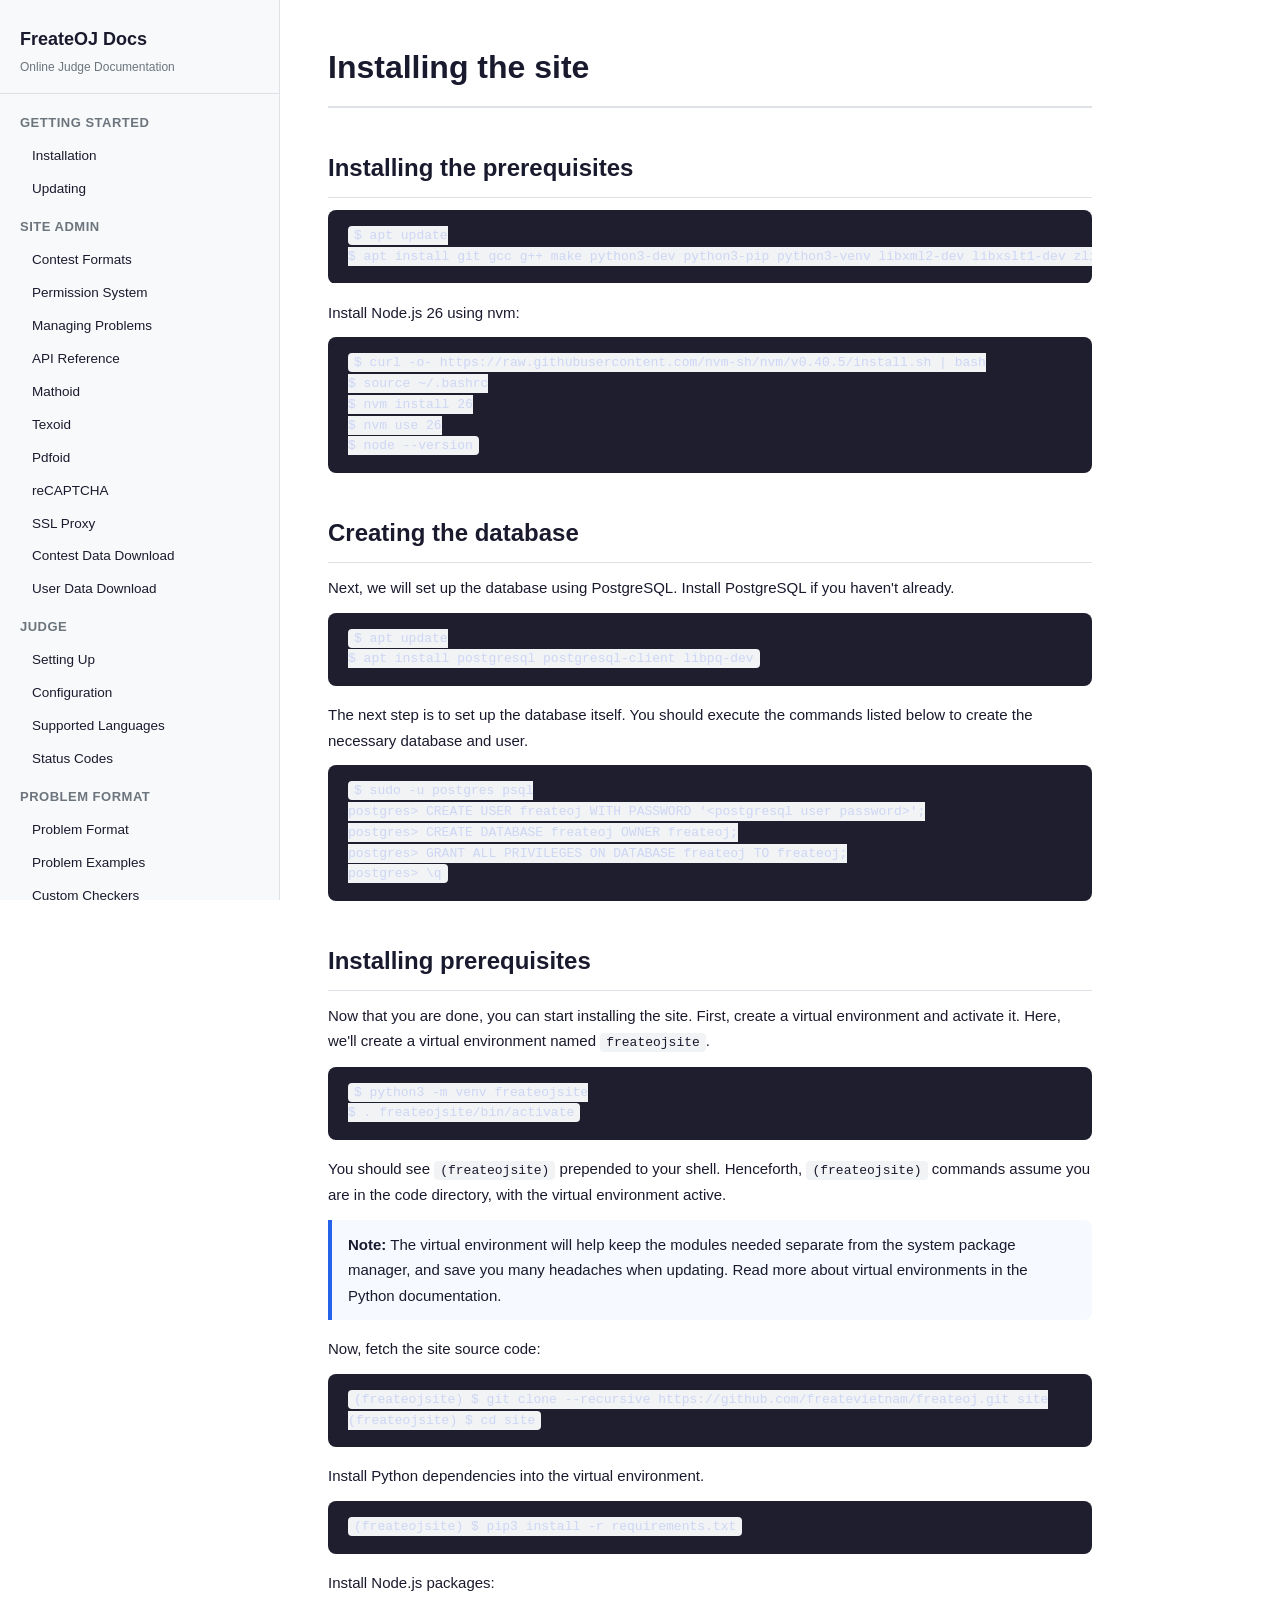
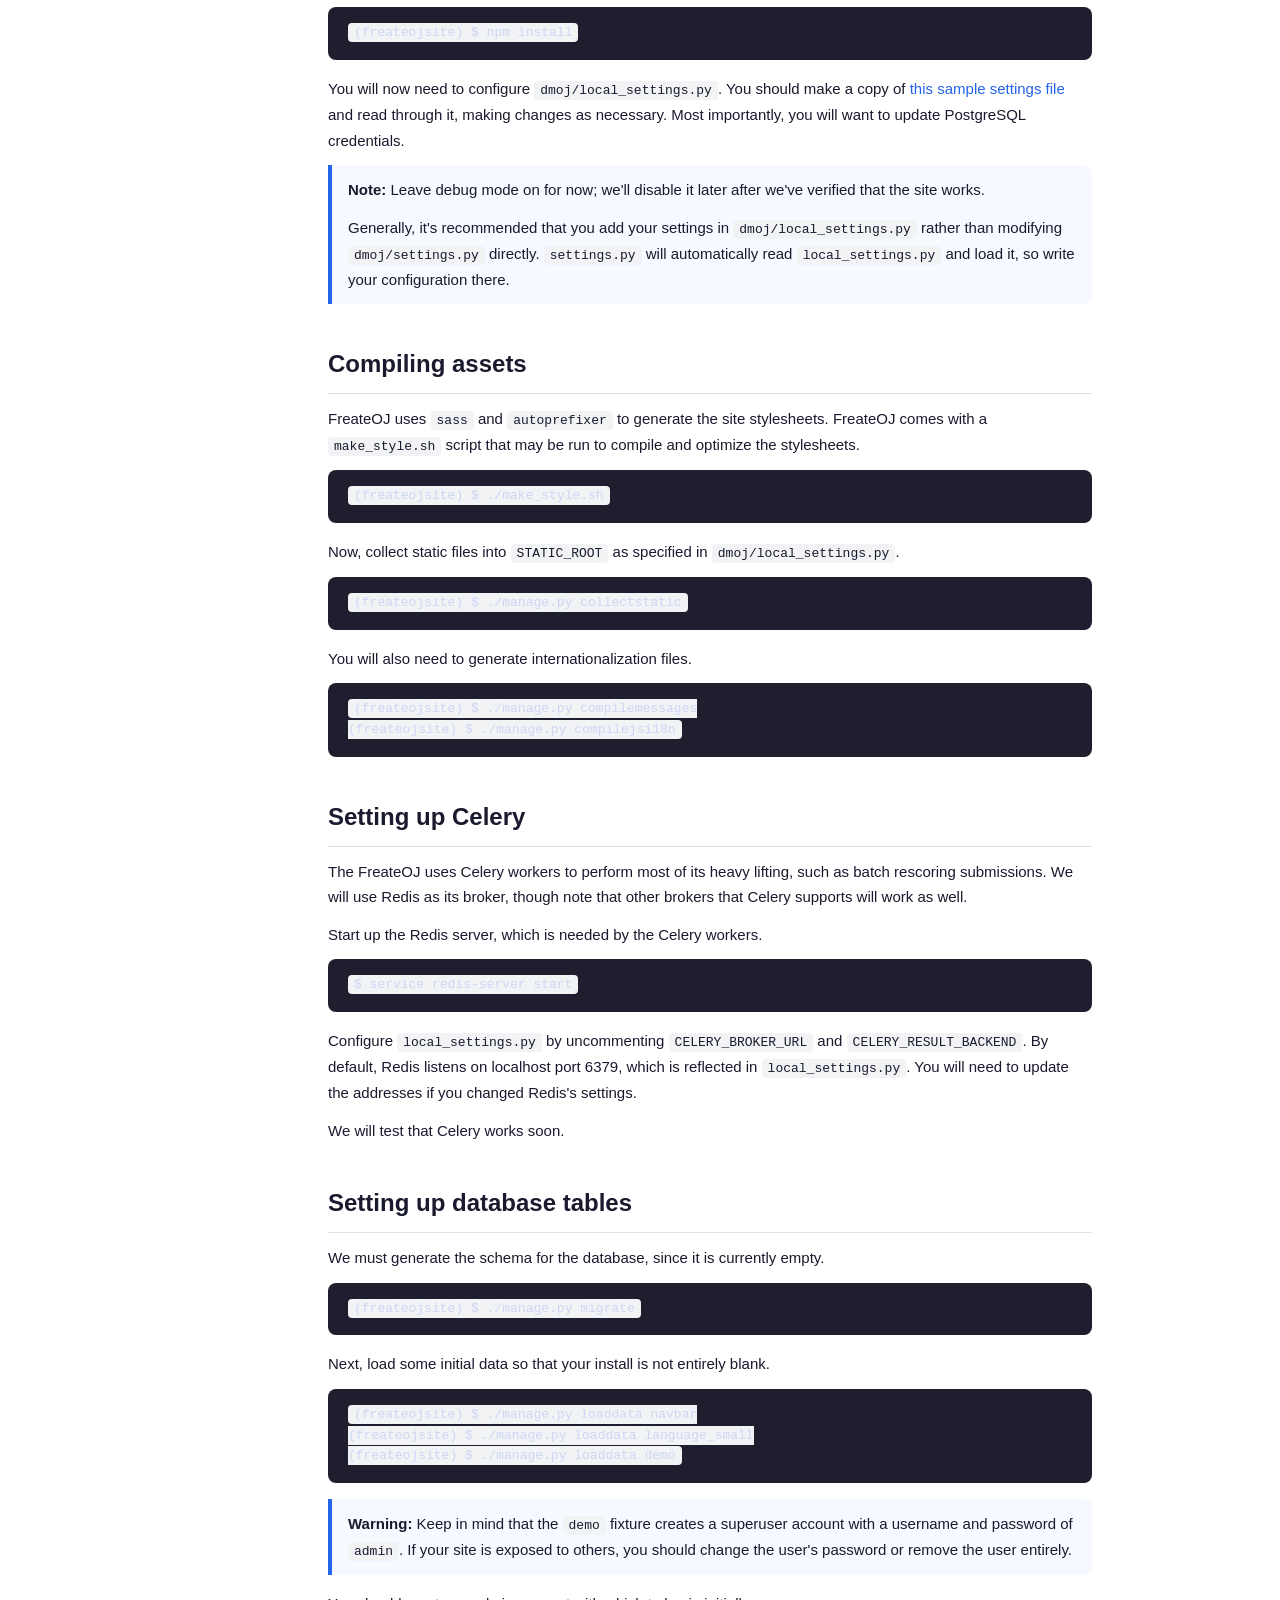
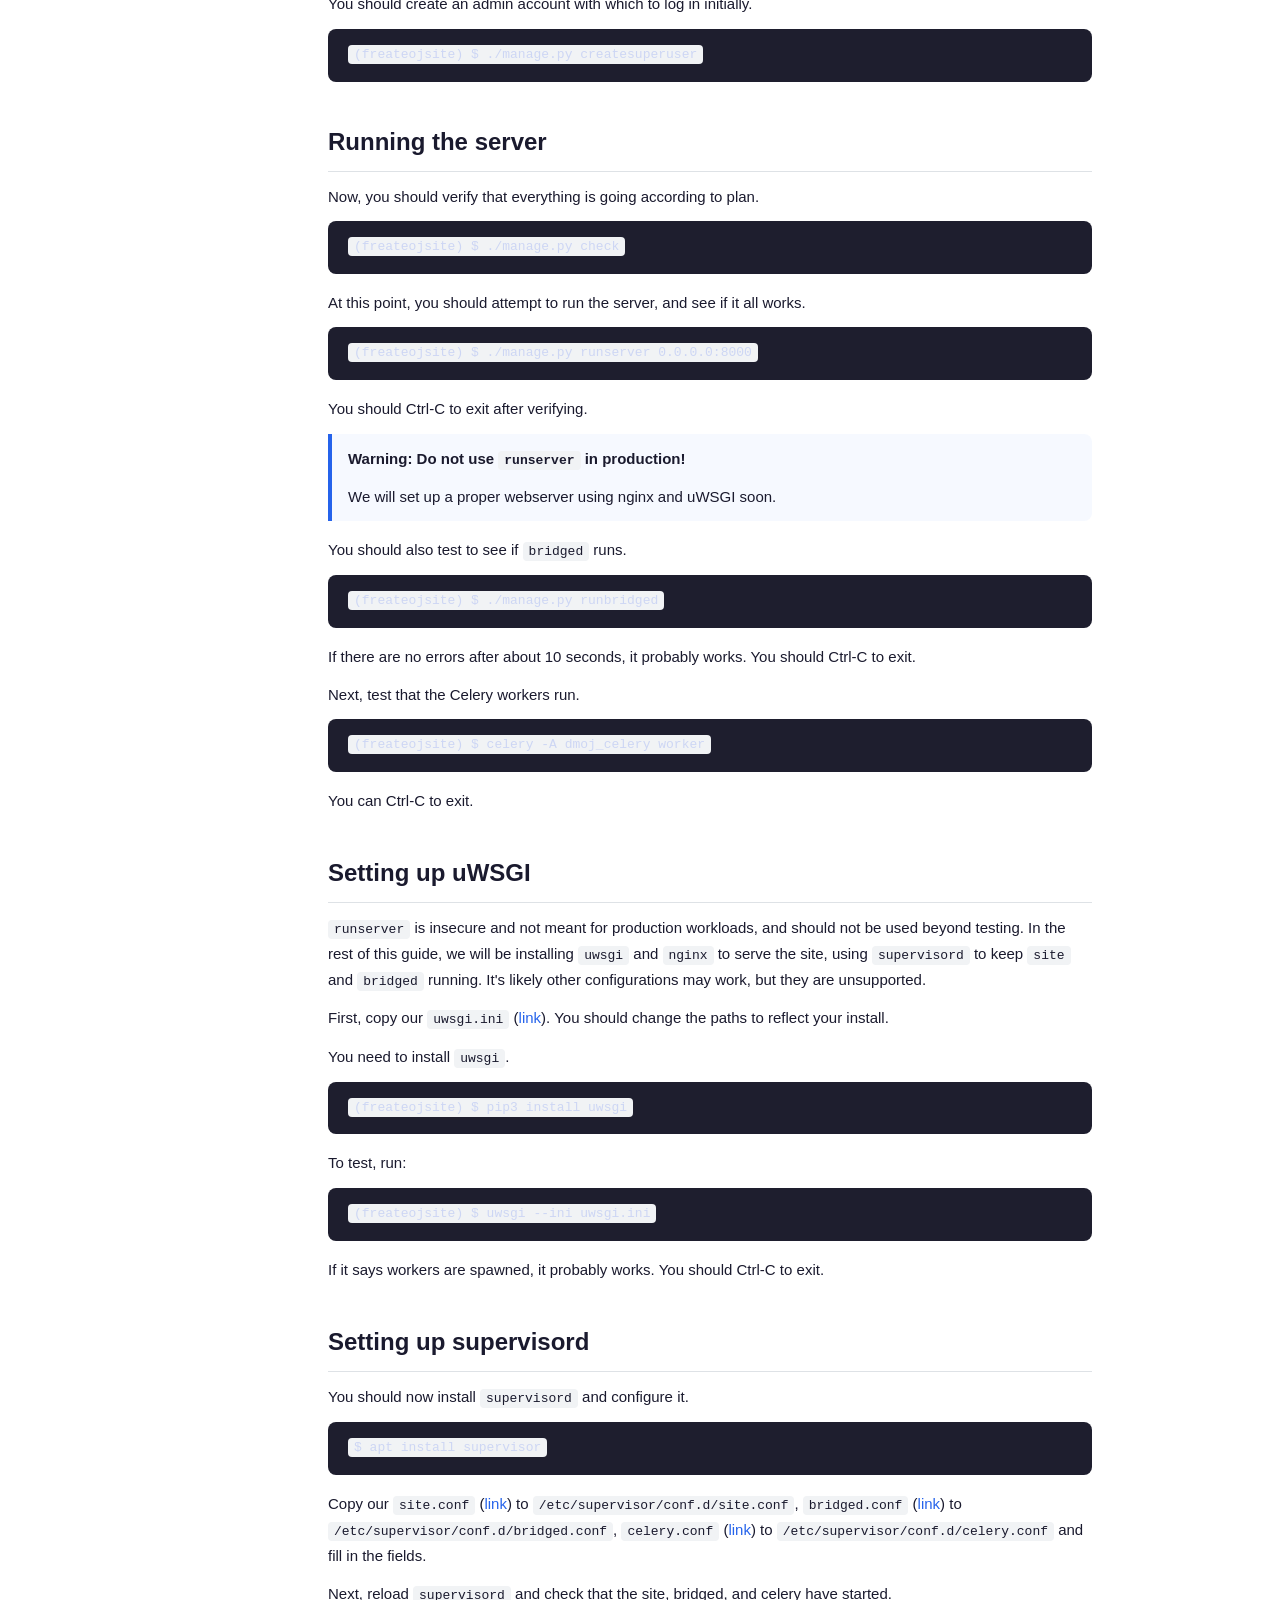
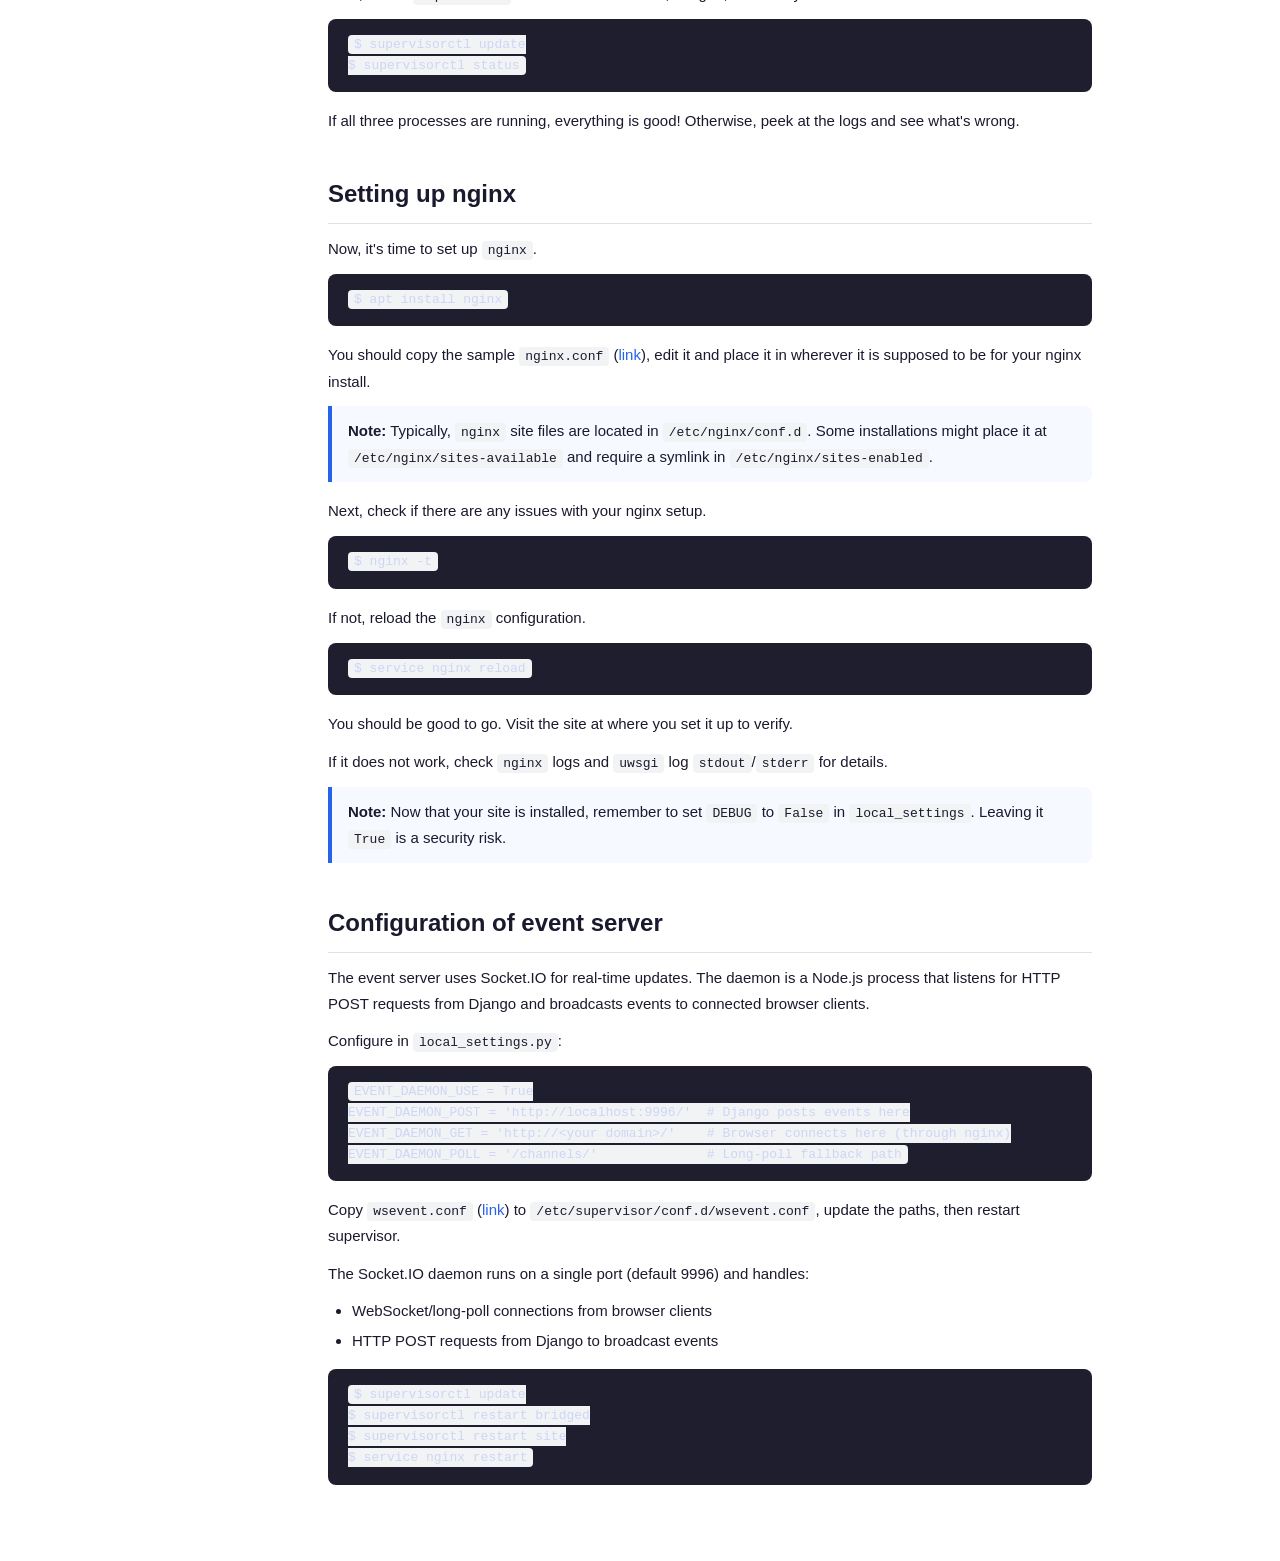
==== index.html @ dbfc80dc "Move site to root, remove unused files" ====
<!DOCTYPE html>
<html lang="en">
<head>
    <meta charset="UTF-8">
    <meta name="viewport" content="width=device-width, initial-scale=1.0">
    <title>FreateOJ Documentation</title>
    <link rel="stylesheet" href="css/docs.css">
</head>
<body>
    <button class="menu-toggle" onclick="document.querySelector('.sidebar').classList.toggle('open')">&#9776;</button>
    
    <aside class="sidebar">
        <div class="sidebar-header">
            <h2>FreateOJ Docs</h2>
            <p>Online Judge Documentation</p>
        </div>
        <nav>
            <ul>
                <li>
                    <a href="#">Getting Started</a>
                    <ul>
                        <li><a href="#installation">Installation</a></li>
                        <li><a href="#updating">Updating</a></li>
                    </ul>
                </li>
                <li>
                    <a href="#">Site Admin</a>
                    <ul>
                        <li><a href="#contest-formats">Contest Formats</a></li>
                        <li><a href="#permission-system">Permission System</a></li>
                        <li><a href="#managing-problems">Managing Problems</a></li>
                        <li><a href="#api">API Reference</a></li>
                        <li><a href="#mathoid">Mathoid</a></li>
                        <li><a href="#texoid">Texoid</a></li>
                        <li><a href="#pdfoid">Pdfoid</a></li>
                        <li><a href="#recaptcha">reCAPTCHA</a></li>
                        <li><a href="#ssl-proxy">SSL Proxy</a></li>
                        <li><a href="#contest-data-download">Contest Data Download</a></li>
                        <li><a href="#user-data-download">User Data Download</a></li>
                    </ul>
                </li>
                <li>
                    <a href="#">Judge</a>
                    <ul>
                        <li><a href="#judge-setup">Setting Up</a></li>
                        <li><a href="#judge-config">Configuration</a></li>
                        <li><a href="#supported-languages">Supported Languages</a></li>
                        <li><a href="#status-codes">Status Codes</a></li>
                    </ul>
                </li>
                <li>
                    <a href="#">Problem Format</a>
                    <ul>
                        <li><a href="#problem-format">Problem Format</a></li>
                        <li><a href="#problem-examples">Problem Examples</a></li>
                        <li><a href="#custom-checkers">Custom Checkers</a></li>
                        <li><a href="#custom-graders">Custom Graders</a></li>
                        <li><a href="#generators">Generators</a></li>
                    </ul>
                </li>
                <li>
                    <a href="#">Reference</a>
                    <ul>
                        <li><a href="#math-syntax">Math Syntax</a></li>
                        <li><a href="#license">License</a></li>
                    </ul>
                </li>
            </ul>
        </nav>
    </aside>
    
    <main class="main">

        <div class="doc-section active" id="installation">
            <h1>Installing the site</h1>
            <h2>Installing the prerequisites</h2>
<pre><code class="language-shell-session">$ apt update
$ apt install git gcc g++ make python3-dev python3-pip python3-venv libxml2-dev libxslt1-dev zlib1g-dev gettext curl redis-server pkg-config libpq-dev
</code></pre>
            <p>Install Node.js 26 using nvm:</p>
<pre><code class="language-shell-session">$ curl -o- https://raw.githubusercontent.com/nvm-sh/nvm/v0.40.5/install.sh | bash
$ source ~/.bashrc
$ nvm install 26
$ nvm use 26
$ node --version
</code></pre>
            <h2>Creating the database</h2>
            <p>Next, we will set up the database using PostgreSQL. Install PostgreSQL if you haven't already.</p>
<pre><code class="language-shell-session">$ apt update
$ apt install postgresql postgresql-client libpq-dev
</code></pre>
            <p>The next step is to set up the database itself. You should execute the commands listed below to create the necessary database and user.</p>
<pre><code class="language-shell-session">$ sudo -u postgres psql
postgres> CREATE USER freateoj WITH PASSWORD '&lt;postgresql user password&gt;';
postgres> CREATE DATABASE freateoj OWNER freateoj;
postgres> GRANT ALL PRIVILEGES ON DATABASE freateoj TO freateoj;
postgres> \q
</code></pre>
            <h2>Installing prerequisites</h2>
            <p>Now that you are done, you can start installing the site. First, create a virtual environment and activate it. Here, we'll create a virtual environment named <code>freateojsite</code>.</p>
<pre><code class="language-shell-session">$ python3 -m venv freateojsite
$ . freateojsite/bin/activate
</code></pre>
            <p>You should see <code>(freateojsite)</code> prepended to your shell. Henceforth, <code>(freateojsite)</code> commands assume you are in the code directory, with the virtual environment active.</p>
            <blockquote><p><strong>Note:</strong> The virtual environment will help keep the modules needed separate from the system package manager, and save you many headaches when updating. Read more about virtual environments in the Python documentation.</p></blockquote>
            <p>Now, fetch the site source code:</p>
<pre><code class="language-shell-session">(freateojsite) $ git clone --recursive https://github.com/freatevietnam/freateoj.git site
(freateojsite) $ cd site
</code></pre>
            <p>Install Python dependencies into the virtual environment.</p>
<pre><code class="language-shell-session">(freateojsite) $ pip3 install -r requirements.txt
</code></pre>
            <p>Install Node.js packages:</p>
<pre><code class="language-shell-session">(freateojsite) $ npm install
</code></pre>
            <p>You will now need to configure <code>dmoj/local_settings.py</code>. You should make a copy of <a href="sample_files/local_settings.py">this sample settings file</a> and read through it, making changes as necessary. Most importantly, you will want to update PostgreSQL credentials.</p>
            <blockquote><p><strong>Note:</strong> Leave debug mode on for now; we'll disable it later after we've verified that the site works.</p>
            <p>Generally, it's recommended that you add your settings in <code>dmoj/local_settings.py</code> rather than modifying <code>dmoj/settings.py</code> directly. <code>settings.py</code> will automatically read <code>local_settings.py</code> and load it, so write your configuration there.</p></blockquote>
            <h2>Compiling assets</h2>
            <p>FreateOJ uses <code>sass</code> and <code>autoprefixer</code> to generate the site stylesheets. FreateOJ comes with a <code>make_style.sh</code> script that may be run to compile and optimize the stylesheets.</p>
<pre><code class="language-shell-session">(freateojsite) $ ./make_style.sh
</code></pre>
            <p>Now, collect static files into <code>STATIC_ROOT</code> as specified in <code>dmoj/local_settings.py</code>.</p>
<pre><code class="language-shell-session">(freateojsite) $ ./manage.py collectstatic
</code></pre>
            <p>You will also need to generate internationalization files.</p>
<pre><code class="language-shell-session">(freateojsite) $ ./manage.py compilemessages
(freateojsite) $ ./manage.py compilejsi18n
</code></pre>
            <h2>Setting up Celery</h2>
            <p>The FreateOJ uses Celery workers to perform most of its heavy lifting, such as batch rescoring submissions. We will use Redis as its broker, though note that other brokers that Celery supports will work as well.</p>
            <p>Start up the Redis server, which is needed by the Celery workers.</p>
<pre><code class="language-shell-session">$ service redis-server start
</code></pre>
            <p>Configure <code>local_settings.py</code> by uncommenting <code>CELERY_BROKER_URL</code> and <code>CELERY_RESULT_BACKEND</code>. By default, Redis listens on localhost port 6379, which is reflected in <code>local_settings.py</code>. You will need to update the addresses if you changed Redis's settings.</p>
            <p>We will test that Celery works soon.</p>
            <h2>Setting up database tables</h2>
            <p>We must generate the schema for the database, since it is currently empty.</p>
<pre><code class="language-shell-session">(freateojsite) $ ./manage.py migrate
</code></pre>
            <p>Next, load some initial data so that your install is not entirely blank.</p>
<pre><code class="language-shell-session">(freateojsite) $ ./manage.py loaddata navbar
(freateojsite) $ ./manage.py loaddata language_small
(freateojsite) $ ./manage.py loaddata demo
</code></pre>
            <blockquote><p><strong>Warning:</strong> Keep in mind that the <code>demo</code> fixture creates a superuser account with a username and password of <code>admin</code>. If your site is exposed to others, you should change the user's password or remove the user entirely.</p></blockquote>
            <p>You should create an admin account with which to log in initially.</p>
<pre><code class="language-shell-session">(freateojsite) $ ./manage.py createsuperuser
</code></pre>
            <h2>Running the server</h2>
            <p>Now, you should verify that everything is going according to plan.</p>
<pre><code class="language-shell-session">(freateojsite) $ ./manage.py check
</code></pre>
            <p>At this point, you should attempt to run the server, and see if it all works.</p>
<pre><code class="language-shell-session">(freateojsite) $ ./manage.py runserver 0.0.0.0:8000
</code></pre>
            <p>You should Ctrl-C to exit after verifying.</p>
            <blockquote><p><strong>Warning:</strong> <strong>Do not use <code>runserver</code> in production!</strong></p>
            <p>We will set up a proper webserver using nginx and uWSGI soon.</p></blockquote>
            <p>You should also test to see if <code>bridged</code> runs.</p>
<pre><code class="language-shell-session">(freateojsite) $ ./manage.py runbridged
</code></pre>
            <p>If there are no errors after about 10 seconds, it probably works. You should Ctrl-C to exit.</p>
            <p>Next, test that the Celery workers run.</p>
<pre><code class="language-shell-session">(freateojsite) $ celery -A dmoj_celery worker
</code></pre>
            <p>You can Ctrl-C to exit.</p>
            <h2>Setting up uWSGI</h2>
            <p><code>runserver</code> is insecure and not meant for production workloads, and should not be used beyond testing. In the rest of this guide, we will be installing <code>uwsgi</code> and <code>nginx</code> to serve the site, using <code>supervisord</code> to keep <code>site</code> and <code>bridged</code> running. It's likely other configurations may work, but they are unsupported.</p>
            <p>First, copy our <code>uwsgi.ini</code> (<a href="sample_files/uwsgi.ini">link</a>). You should change the paths to reflect your install.</p>
            <p>You need to install <code>uwsgi</code>.</p>
<pre><code class="language-shell-session">(freateojsite) $ pip3 install uwsgi
</code></pre>
            <p>To test, run:</p>
<pre><code class="language-shell-session">(freateojsite) $ uwsgi --ini uwsgi.ini
</code></pre>
            <p>If it says workers are spawned, it probably works. You should Ctrl-C to exit.</p>
            <h2>Setting up supervisord</h2>
            <p>You should now install <code>supervisord</code> and configure it.</p>
<pre><code class="language-shell-session">$ apt install supervisor
</code></pre>
            <p>Copy our <code>site.conf</code> (<a href="sample_files/site.conf">link</a>) to <code>/etc/supervisor/conf.d/site.conf</code>, <code>bridged.conf</code> (<a href="sample_files/bridged.conf">link</a>) to <code>/etc/supervisor/conf.d/bridged.conf</code>, <code>celery.conf</code> (<a href="sample_files/celery.conf">link</a>) to <code>/etc/supervisor/conf.d/celery.conf</code> and fill in the fields.</p>
            <p>Next, reload <code>supervisord</code> and check that the site, bridged, and celery have started.</p>
<pre><code class="language-shell-session">$ supervisorctl update
$ supervisorctl status
</code></pre>
            <p>If all three processes are running, everything is good! Otherwise, peek at the logs and see what's wrong.</p>
            <h2>Setting up nginx</h2>
            <p>Now, it's time to set up <code>nginx</code>.</p>
<pre><code class="language-shell-session">$ apt install nginx
</code></pre>
            <p>You should copy the sample <code>nginx.conf</code> (<a href="sample_files/nginx.conf">link</a>), edit it and place it in wherever it is supposed to be for your nginx install.</p>
            <blockquote><p><strong>Note:</strong> Typically, <code>nginx</code> site files are located in <code>/etc/nginx/conf.d</code>. Some installations might place it at <code>/etc/nginx/sites-available</code> and require a symlink in <code>/etc/nginx/sites-enabled</code>.</p></blockquote>
            <p>Next, check if there are any issues with your nginx setup.</p>
<pre><code class="language-shell-session">$ nginx -t
</code></pre>
            <p>If not, reload the <code>nginx</code> configuration.</p>
<pre><code class="language-shell-session">$ service nginx reload
</code></pre>
            <p>You should be good to go. Visit the site at where you set it up to verify.</p>
            <p>If it does not work, check <code>nginx</code> logs and <code>uwsgi</code> log <code>stdout</code>/<code>stderr</code> for details.</p>
            <blockquote><p><strong>Note:</strong> Now that your site is installed, remember to set <code>DEBUG</code> to <code>False</code> in <code>local_settings</code>. Leaving it <code>True</code> is a security risk.</p></blockquote>
            <h2>Configuration of event server</h2>
            <p>The event server uses Socket.IO for real-time updates. The daemon is a Node.js process that listens for HTTP POST requests from Django and broadcasts events to connected browser clients.</p>
            <p>Configure in <code>local_settings.py</code>:</p>
<pre><code class="language-python">EVENT_DAEMON_USE = True
EVENT_DAEMON_POST = 'http://localhost:9996/'  # Django posts events here
EVENT_DAEMON_GET = 'http://&lt;your domain&gt;/'    # Browser connects here (through nginx)
EVENT_DAEMON_POLL = '/channels/'              # Long-poll fallback path
</code></pre>
            <p>Copy <code>wsevent.conf</code> (<a href="sample_files/wsevent.conf">link</a>) to <code>/etc/supervisor/conf.d/wsevent.conf</code>, update the paths, then restart supervisor.</p>
            <p>The Socket.IO daemon runs on a single port (default 9996) and handles:</p>
            <ul>
                <li>WebSocket/long-poll connections from browser clients</li>
                <li>HTTP POST requests from Django to broadcast events</li>
            </ul>
<pre><code class="language-shell-session">$ supervisorctl update
$ supervisorctl restart bridged
$ supervisorctl restart site
$ service nginx restart
</code></pre>
        </div>

        <div class="doc-section" id="updating">
            <h1>Updating the site</h1>
            <p>The FreateOJ is under active development, so occasionally you may wish to update. This is a fairly simple process.</p>
            <blockquote><p><strong>Warning:</strong> The FreateOJ development team makes no commitment to backwards compatibility. It's possible that an update migration might add, change, or delete data from your install. Always back up before attempting an update.</p>
            <p>If in doubt, feel free to contact us on Discord.</p></blockquote>
            <p>First, switch to the site virtual environment, and pull the latest changes.</p>
<pre><code class="language-shell-session">(freateojsite) $ git pull origin master
</code></pre>
            <p>Dependencies may have changed since the last time you updated, so install any missing ones now.</p>
<pre><code class="language-shell-session">(freateojsite) $ pip3 install -r requirements.txt
</code></pre>
            <p>The database schema might also have changed, so update it.</p>
<pre><code class="language-shell-session">(freateojsite) $ ./manage.py migrate
(freateojsite) $ ./manage.py check
</code></pre>
            <p>Finally, update any static files that may have changed.</p>
<pre><code class="language-shell-session">(freateojsite) $ ./make_style.sh
(freateojsite) $ ./manage.py collectstatic
(freateojsite) $ ./manage.py compilemessages
(freateojsite) $ ./manage.py compilejsi18n
</code></pre>
            <p>That's it! You may wish to condense the above steps into a script you can run at a later time.</p>
        </div>

        <div class="doc-section" id="contest-formats">
            <h1>Contest formats</h1>
            <p>The FreateOJ ships with 6 contest formats by default: Default, IOI, Codechef IOI Ranklist (henceforth shortened to simply Legacy IOI), ECOO, AtCoder, and ICPC.</p>
            <h2>Default</h2>
            <p>The <code>Default</code> contest format is what all contests ran on pre-April 23, 2019.</p>
            <p>The score is the sum of the highest-scoring submission on each problem, and ties are broken by adding the time of the last submission to each problem with a non-zero maximum score.</p>
            <p>Note that <em>any</em> submission will increase time penalty, not just score-changing submissions.</p>
            <p>There are no additional options that can be configured for this contest format.</p>
            <h2>IOI</h2>
            <p>The <code>IOI</code> contest format emulates the scoring used by IOI.</p>
            <p>The score is equal to the sum of the final score on each problem, where the final score for a problem is the maximum score for each subtask across all submissions, and by default, ties are not broken. For example, consider a contestant that makes two submissions on a task with two subtasks. The first gets 30 points on the first subtask and 10 points on the second subtask. The second gets 0 points on the first subtask and 40 points on the second subtask. The final score for this problem will be 70.</p>
            <p>The <code>cumtime</code> option can be set to <code>true</code> within the JSON configuration. This will break ties by summing the submission times of the first submissions that pass each subtask.</p>
            <h2>Legacy IOI</h2>
            <p>The <code>Legacy IOI</code> contest format emulates the scoring used by Codechef's IOI Ranklist.</p>
            <p>The score is equal to the sum of the highest-scoring submission on each problem, and by default, ties are not broken.</p>
            <p>The <code>cumtime</code> option can be set to <code>true</code> within the JSON configuration. This will break ties by summing the submission times of the most recent total score-changing submissions.</p>
            <h2>ECOO</h2>
            <p>The <code>ECOO</code> contest format is based on the scoring system used by the ECOO contest.</p>
            <p>The score is equal to the sum of scores of the last submission to each problem. By default, ties are not broken, however, setting <code>cumtime</code> to <code>true</code> will sum the times of the last submission to each problem, and use that for tiebreaking.</p>
            <p>The <code>first_ac_bonus</code> field, as suggested by the name, will add the specified number of points to a problem's score if it is solved on the first attempt, excluding compile errors and internal errors. This field defaults to 10.</p>
            <p>The <code>time_bonus</code> field awards a bonus for solving problems faster. The field is in minutes, and for each such interval of time before the contest ends, any submission with a non-zero score will have a bonus point added. This field defaults to 5. Note that specifying 0 will disable this bonus.</p>
            <p>For example, say a submission with a score of 50/100 is submitted 23 minutes before the contest ends. &lfloor;23/5&rfloor; = 4, so 4 bonus points are awarded, giving a total score of 50 + 4 = 54 for that problem.</p>
            <h2>AtCoder</h2>
            <p>The <code>AtCoder</code> contest format is based on the contest format used by AtCoder.</p>
            <p>The score is equal to the sum of the highest-scoring submission on each problem, and ties are broken based on the time of the last score-changing submission plus the penalty.</p>
            <p>The penalty is specified by the <code>penalty</code> field, and defaults to 5 minutes. The penalty is equal to the total number of incorrect submissions prior to the highest-scoring submission on each solved problem, multiplied by the specified value, in minutes, and is added to the cumulative time.</p>
            <h2>ICPC</h2>
            <p>The <code>ICPC</code> contest format is based on the contest format used by the ICPC.</p>
            <p>The score is equal to the number of problems solved, and ties are broken firstly based on the sum of the elapsed time that a correct submission was submitted to each problem plus the penalty, and secondly based on the time of the last score-changing submission.</p>
            <p>The penalty is specified by the <code>penalty</code> field, and defaults to 20 minutes. The penalty is equal to the number of incorrect submissions prior to the first correct submission, multiplied by the specified value, in minutes, and is added to the cumulative time. Note that the time penalty is applied to all problems with a non-zero score (this format will not automatically disable partial points).</p>
        </div>

        <div class="doc-section" id="permission-system">
            <h1>Permission system</h1>
            <p>The FreateOJ's permission system is very extensive and allows fine-tuning a user's permissions. Here, we will document which permissions are required to perform certain tasks on the site. Any undocumented models means that they follow Django's default permission system of (<code>can_add_&lt;model&gt;</code>, <code>can_change_&lt;model&gt;</code>, <code>can_delete_&lt;model&gt;</code>, and <code>can_view_&lt;model&gt;</code>).</p>
            <h2>Blog posts</h2>
            <p>Blog posts follow Django's default permission system.</p>
            <h4><code>edit_all_post</code> (Edit all posts)</h4>
            <p><strong>Prerequisite permissions</strong>: <code>change_blogpost</code></p>
            <p>The user can edit all blog posts on the admin site.</p>
            <h2>Comments</h2>
            <p>Comments and comment locks follow Django's default permission system.</p>
            <h4><code>override_comment_lock</code> (Override comment lock)</h4>
            <p>The user can post comments on pages which are comment locked.</p>
            <h2>Contests</h2>
            <p>Contest participations, contest problems, contest submissions, and contest tags follow Django's default permission system.</p>
            <h4><code>see_private_contest</code> (See private contests)</h4>
            <p>The user can see all contests without explicitly set as organizer. The user will also be able to see hidden scoreboards. However, they will <em>not</em> be able to edit contests on the admin site.</p>
            <h4><code>edit_own_contest</code> (Edit own contests)</h4>
            <p>The user can edit contests on the admin site, but only if they are explicitly set as organizer.</p>
            <h4><code>edit_all_contest</code> (Edit all contests)</h4>
            <p><strong>Prerequisite permissions: <code>edit_own_contest</code></strong></p>
            <p><strong>Superseded permissions: <code>see_private_contest</code></strong></p>
            <p>The user can see and edit all contests on the admin site without explicitly set as organizer.</p>
            <h4><code>clone_contest</code> (Clone contest)</h4>
            <p>The user can clone contests that they can edit on the admin site.</p>
            <h4><code>moss_contest</code> (MOSS contest)</h4>
            <p>The user can run MOSS on contests that they can edit on the admin site.</p>
            <h4><code>contest_rating</code> (Rate contests)</h4>
            <p>The user can edit rating-related fields on the contest admin page, and rate the contest.</p>
            <h4><code>contest_access_code</code> (Contest access codes)</h4>
            <p>The user can edit the <code>access_code</code> field on the contest admin page.</p>
            <h4><code>create_private_contest</code> (Create private contests)</h4>
            <p>The user can create organization-private and user-private contests. The user can also edit the <code>is_visible</code> field on the contest admin page as long as the contest is organization-private or user-private.</p>
            <h4><code>change_contest_visibility</code> (Change contest visibility)</h4>
            <p>The user can edit the <code>is_visible</code> field on the contest admin page.</p>
            <h4><code>contest_problem_label</code> (Edit contest problem label script)</h4>
            <p>The user can edit the contest problem label script on the contest admin page. The contest problem label script is a LUA script for customizing the header for each problem on the scoreboard.</p>
            <h4><code>lock_contest</code> (Change lock status of contest)</h4>
            <p>The user will be able to lock and unlock submissions from a contest. Note that this permission does not require the <code>lock_submission</code> permission. See the <code>lock_submission</code> permission for more details on what locking a submission entails.</p>
            <h2>Organizations</h2>
            <p>Organizations follow Django's default permission system.</p>
            <h4><code>organization_admin</code> (Administer organizations)</h4>
            <p>The user can edit <code>registrant</code>, <code>admins</code>, <code>is_open</code>, <code>slots</code> fields on the admin site.</p>
            <h4><code>edit_all_organization</code> (Edit all organizations)</h4>
            <p><strong>Prerequisite permissions: <code>change_organization</code></strong></p>
            <p>The user can edit all organizations.</p>
            <h2>Problems</h2>
            <h4><code>see_organization_problem</code> (See organization-private problems)</h4>
            <p>The user can see organization-private (but public) problems.</p>
            <h4><code>see_private_problem</code> (See hidden problems)</h4>
            <p><strong>Superseded permissions: <code>see_organization_problem</code></strong></p>
            <p>The user can see all problems. However, they will <em>not</em> be able to edit problems on the admin site or view submission source code.</p>
            <h4><code>edit_own_problem</code> (Edit own problems)</h4>
            <p>The user can edit problems on the admin site, but only if they are explicitly set as author or curator. They will also be able to view submission source code for these problems.</p>
            <h4><code>edit_public_problem</code> (Edit public problems)</h4>
            <p><strong>Prerequisite permissions: <code>edit_own_problem</code></strong></p>
            <p>The user can edit problems on the admin site, but only if the problem is publicly visible. Note that this includes all problems which are marked as public, regardless of whether they are only public to specific organizations or everyone. They will also be able to view submission source code for these problems.</p>
            <h4><code>edit_all_problem</code> (Edit all problems)</h4>
            <p><strong>Prerequisite permissions: <code>edit_own_problem</code></strong></p>
            <p><strong>Superseded permissions: <code>see_private_problem</code>, <code>edit_public_problem</code>, <code>view_all_submission</code></strong></p>
            <p>The user can see and edit all problems on the admin site.</p>
            <h4><code>problem_full_markup</code> (Edit problems with full markup)</h4>
            <p>The user will be able to edit the description of problems which offer full markup. Full markup includes access to all HTML tags, including the <code>&lt;script&gt;</code> and <code>&lt;style&gt;</code> tags. Without this permission, the user will only be able to edit problems whose description offers a safe, limited subset of HTML tags.</p>
            <h4><code>clone_problem</code> (Clone problem)</h4>
            <p>The user can clone problems that they can edit.</p>
            <h4><code>change_public_visibility</code> (Change is_public field)</h4>
            <p>The user can change the <code>is_public</code> field.</p>
            <h4><code>change_manually_managed</code> (Change is_manually_managed field)</h4>
            <p>The user can change the <code>is_manually_managed</code> field.</p>
            <h3>Problem solutions</h3>
            <p>Problem solutions follow Django's default permission system.</p>
            <h4><code>see_private_solution</code> (See hidden solutions)</h4>
            <p>The user can see all problem solutions for problems they can access, regardless of if the solution is public or not.</p>
            <h2>Profile</h2>
            <p>Profiles follow Django's default permission system.</p>
            <h4><code>totp</code> (Edit TOTP settings)</h4>
            <p>The user can see and edit TOTP-related fields, such as a user's TOTP key.</p>
            <h2>Submissions</h2>
            <p>Submission visibility and editability are determined by problem permissions. If the user can edit the problem, they can also edit related submissions. No user can add submissions, and deleting permissions follow Django's default permission system.</p>
            <h4><code>abort_any_submission</code> (Abort any submission)</h4>
            <p>The user can abort any submission. Without this permission, the user can only abort submissions that they have submitted and which have not been rejudged.</p>
            <h4><code>rejudge_submission</code> (Rejudge the submission)</h4>
            <p><strong>Prerequisite permissions: <code>edit_own_problem</code></strong></p>
            <p>The user can rejudge submissions for problems they can edit.</p>
            <h4><code>rejudge_submission_lot</code> (Rejudge a lot of submissions)</h4>
            <p><strong>Prerequisite permissions: <code>rejudge_submission</code></strong></p>
            <p>The user can batch-rejudge submissions, and bypass the <code>FREATEOJ_SUBMISSIONS_REJUDGE_LIMIT</code> setting.</p>
            <h4><code>spam_submission</code> (Submit without limit)</h4>
            <p>The user can bypass the <code>FREATEOJ_SUBMISSION_LIMIT</code> setting, meaning they can have an infinite number of non-rejudged submissions queued.</p>
            <h4><code>view_all_submission</code> (View all submission)</h4>
            <p>The user can view submissions for all problems, but <em>cannot</em> edit them on the admin site.</p>
            <h4><code>resubmit_other</code> (Resubmit others' submission)</h4>
            <p>The user can resubmit submissions by other users.</p>
            <h4><code>lock_submission</code> (Change lock status of submission)</h4>
            <p>The user will be able to lock and unlock submissions. Locked submissions will not be rejudgeable by anyone (including superusers) until they are unlocked.</p>
        </div>

        <div class="doc-section" id="managing-problems">
            <h1>Managing problems through the site interface</h1>
            <p>The FreateOJ comes with an online interface for creating and editing problem statements as well as data. This guide is intended as an introduction to using these features for creating your own problems.</p>
            <h2>Configuring site-managed data</h2>
            <p>Set <code>FREATEOJ_PROBLEM_DATA_ROOT</code> to a folder of your choice. The test data for all problems with site-managed data will be stored within this folder.</p>
            <h2>Adding a problem</h2>
            <p>To start, head to the admin site and use your credentials to log in. Once there, click the <em>Add</em> button on the <em>Problems</em> menu.</p>
            <p>This will open up the main problem editor. To start, you should provide a problem code (must be unique site-wide), and a title for your problem. <strong>Make sure to mark yourself as an author</strong>, as otherwise you will be locked out of your problem.</p>
            <p>Here you may edit your problem statement. The FreateOJ features a rich Markdown-based syntax, with custom extensions for LaTeX-based display math, and Mathjax-based inline math. See the sample problem markdown file for a full feature example (you may copy/paste its content into your editor).</p>
            <p>There are many options controlling your problem described in the editor, that you may use to customize the execution of your problem.</p>
            <p>Once you are done preparing your statement, click the <em>Save</em> button, then scroll up to the top of the page and click the <em>View on site</em> button.</p>
            <h2>Editing test data</h2>
            <p>Internally, the FreateOJ uses a YAML-based format for describing problem data, which you may read about in the problem format documentation. The site provides an interface for managing problem data, removing the need to drop down to YAML configuration for most problems.</p>
            <p>On the problem page, click the <em>Edit test data</em> link to open up the test data editor.</p>
            <p>In the editor, you must first upload a zip archive containing the input/output data used for your problem. The typical convention is to use text files ending with a <code>.in</code> extension for input files, and <code>.out</code> for output files, with the test case number embedded in the filename.</p>
            <p>For example, for a problem with a code of <code>testp1</code>, the first test case would be named <code>testp1.1.in</code>, with an output file <code>testp1.1.out</code>.</p>
            <p>Using this format is <strong>not</strong> necessary &mdash; the judge will accept any filenames &mdash; but using it will allow the test data editor to autocomplete paths, saving some manual input.</p>
            <p>There are many other options, but for most problems, only one more is necessary: the per-case point value. If partial points are enabled in the problem statement editor, then a user's score on the problem is equal to the sum of the point values of the cases they got right divided by the total sum of case point values, multiplied by the number of points the problem is worth.</p>
            <p>For example, if your problem is worth 100 points and has 3 cases weighted 1/2/7 points respectively, a user who gets the first two cases correct and then fails the last one will have a score of 30 points, out of 100.</p>
            <h2>Submitting to a problem</h2>
            <p>After you have created your test data, you should head back to the problem and click the <em>Submit solution</em> button. If at any point in time you need to update your data, you may do so from the test data editor, and it will update automatically.</p>
        </div>

        <div class="doc-section" id="api">
            <h1>API</h1>
            <blockquote><p>!?> Untested on FreateOJ</p></blockquote>
            <p>FreateOJ supports a simple JSON API for accessing most data used by the backend. Access to the API makes use of API tokens.</p>
            <h2>API tokens</h2>
            <p>FreateOJ supports API tokens for accessing the majority of the site as your native user. The admin portion of the site is left intentionally inaccessible with these tokens. You may generate an API token on your <em>Edit profile</em> page. To use, include the following header with every request where <code>&lt;API Token&gt;</code> is your API token:</p>
<pre><code class="language-http">Authorization: Bearer &lt;API Token&gt;
</code></pre>
            <h3>Error responses</h3>
            <p>The following error codes may be returned by the API token authentication layer. Note that the site itself may return other codes not listed here or identical codes with different error messages, so read the error messages carefully.</p>
            <ul>
                <li><code>400 Invalid authorization header</code> - The <strong>header</strong> you provided is invalid. Make sure it matches the following regex: <code>Authorization: Bearer ([a-zA-Z0-9_-]{48})</code></li>
                <li><code>401 Invalid token</code> - The <strong>token</strong> you provided is invalid. Make sure it matches the one on your <em>Edit profile</em> page.</li>
                <li><code>403 Admin inaccessible</code> - You are trying to access the inaccessible admin portion of the site.</li>
            </ul>
            <h2>Rate limiting</h2>
            <p><strong>90 requests per minute</strong></p>
            <p>If you exceed this limit, you will be captcha'd. Captchas are automatically removed after 3 days. However, note that if you are captcha'd again within this 3 day period, the 3 day counter will reset.</p>
            <p><strong>Note</strong>: This is only a feature on FreateOJ.</p>
            <h2>Format</h2>
            <p>All responses are of the following structure:</p>
<pre><code class="language-json">{
    "api_version": "2.0",
    "method": "&lt;HTTP method that was used&gt;",
    "fetched": "&lt;time that the request was made in ISO format&gt;",
    "data": "&lt;rest of the data&gt;",
    "error": "&lt;any errors that were encountered&gt;"
}
</code></pre>
            <p>It is guaranteed that only one of <code>data</code> or <code>error</code> will be in the response.</p>
            <h3>Error format</h3>
<pre><code class="language-json">{
    "error": {
        "code": "&lt;HTTP status code&gt;",
        "message": "&lt;error message&gt;"
    }
}
</code></pre>
            <h3>Data format</h3>
            <p>The data format differs depending on the endpoint called. For endpoints that respond with a single object:</p>
<pre><code class="language-json">{
    "data": {
        "object": "&lt;object data&gt;"
    }
}
</code></pre>
            <p>For endpoints that respond with a list of objects:</p>
<pre><code class="language-json">{
    "data": {
        "current_object_count": "&lt;number of objects in the current page&gt;",
        "objects_per_page": "&lt;maximum number of objects that will ever appear on a single page&gt;",
        "total_objects": "&lt;total number of objects in the list&gt;",
        "page_index": "&lt;the current page's index, one indexed&gt;",
        "total_pages": "&lt;total number of pages&gt;",
        "objects": [
            "&lt;list of object data&gt;"
        ]
    }
}
</code></pre>
            <h3>Filtering</h3>
            <p>Most of the API endpoints support filtering via query parameters. There are two types of filtering that are supported, basic filtering and list filtering. Basic filtering allows filtering for a single value, while list filtering allows filtering for a group of values. Each endpoint describes the filtering that it supports, with the name in a codeblock being the query parameter name.</p>
            <p>Example of basic filtering: <code>/api/v2/problems?partial=True</code> - This will only return problems with partial points enabled.</p>
            <p>Example of list filtering: <code>/api/v2/problems?organization=1&amp;organization=2&amp;type=Implementation</code> - This will only return problems (private to organizations 1 OR 2) AND (problem type is Implementation).</p>
            <h2>Endpoints</h2>
            <h3><code>/api/v2/contests</code></h3>
            <p>Example: <code>/api/v2/contests?tag=seasonal&amp;tag=dmopc</code></p>
            <h4>Basic filters</h4>
            <ul><li><code>is_rated</code> - boolean</li></ul>
            <h4>List filters</h4>
            <ul><li><code>tag</code> - tag name</li><li><code>organization</code> - organization id</li></ul>
            <h4>Object response</h4>
<pre><code class="language-json">{
    "key": "&lt;contest key&gt;",
    "name": "&lt;contest name&gt;",
    "start_time": "&lt;contest start time in ISO format&gt;",
    "end_time": "&lt;contest end time in ISO format&gt;",
    "is_rated": "&lt;whether the contest is rated&gt;",
    "rate_all": "&lt;whether the contest is rated on join&gt;",
    "time_limit": "&lt;contest time limit in seconds, or null if the contest is not windowed&gt;",
    "tags": ["&lt;list of tag name&gt;"]
}
</code></pre>
            <h3><code>/api/v2/contest/&lt;contest key&gt;</code></h3>
            <p>Example: <code>/api/v2/contest/bts19</code></p>
            <h4>Object response</h4>
<pre><code class="language-json">{
    "key": "&lt;contest key&gt;",
    "name": "&lt;contest name&gt;",
    "start_time": "&lt;contest start time in ISO format&gt;",
    "end_time": "&lt;contest end time in ISO format&gt;",
    "time_limit": "&lt;contest time limit in seconds, or null if the contest is not windowed&gt;",
    "is_rated": "&lt;whether the contest is rated&gt;",
    "rate_all": "&lt;whether the contest is rated on join&gt;",
    "has_rating": "&lt;whether the contest has been rated&gt;",
    "rating_floor": "&lt;the minimum user rating required for the user to be rated&gt;",
    "rating_ceiling": "&lt;the maximum user rating for the user to be rated&gt;",
    "hidden_scoreboard": "&lt;whether the contest's scoreboard is hidden&gt;",
    "scoreboard_visibility": "&lt;whether the scoreboard is (V)isible, visible after (C)ontest, or visible after (P)articipation&gt;",
    "is_organization_private": "&lt;whether the contest is private to organizations&gt;",
    "organizations": ["&lt;list of organization id&gt;"],
    "is_private": "&lt;whether the contest is private to specific users&gt;",
    "tags": ["&lt;list of tag name&gt;"],
    "format": {
        "name": "&lt;the name of the contest format&gt;",
        "config": "&lt;the contest format JSON configuration&gt;"
    },
    "problems": [
        {
            "points": "&lt;the integer amount of points the problem is worth in contest&gt;",
            "partial": "&lt;whether it is possible to achieve partial points on the problem&gt;",
            "is_pretested": "&lt;whether the problem is pretested&gt;",
            "max_submissions": "&lt;the maximum number of submissions allowed, or null if there is no limit&gt;",
            "label": "&lt;the label for this problem&gt;",
            "name": "&lt;problem name&gt;",
            "code": "&lt;problem code&gt;"
        }
    ],
    "rankings": [
        {
            "user": "&lt;participant username&gt;",
            "start_time": "&lt;effective participation start time in ISO format&gt;",
            "end_time": "&lt;participation end time in ISO format&gt;",
            "score": "&lt;participant score&gt;",
            "cumulative_time": "&lt;participant cumulative time, dependent on the contest format&gt;",
            "tiebreaker": "&lt;participant tiebreaker value&gt;",
            "old_rating": "&lt;participant rating before the contest, or null if not rated&gt;",
            "new_rating": "&lt;participant rating after the contest, or null if not rated&gt;",
            "is_disqualified": "&lt;whether this participant is disqualified&gt;",
            "solutions": ["&lt;list of contest format-dependent dictionaries for individual problem scores&gt;"]
        }
    ]
}
</code></pre>
            <h3><code>/api/v2/participations</code></h3>
            <p>Example: <code>/api/v2/participations?contest=dmopc19c6&amp;virtual_participation_number=0&amp;is_disqualified=True</code></p>
            <h4>Basic filters</h4>
            <ul><li><code>contest</code> - contest key</li><li><code>user</code> - user username</li><li><code>is_disqualified</code> - boolean</li><li><code>virtual_participation_number</code> - non-negative integer</li></ul>
            <h4>Object response</h4>
<pre><code class="language-json">{
    "user": "&lt;participant username&gt;",
    "contest": "&lt;contest key&gt;",
    "start_time": "&lt;effective participation start time in ISO format&gt;",
    "end_time": "&lt;participation end time in ISO format&gt;",
    "score": "&lt;participant score&gt;",
    "cumulative_time": "&lt;participant cumulative time, dependent on the contest format&gt;",
    "tiebreaker": "&lt;participant tiebreaker value&gt;",
    "is_disqualified": "&lt;whether this participant is disqualified&gt;",
    "virtual_participation_number": "&lt;virtual participation number&gt;"
}
</code></pre>
            <h3><code>/api/v2/problems</code></h3>
            <p>Example: <code>/api/v2/problems?partial=True&amp;type=Uncategorized</code></p>
            <h4>Basic filters</h4>
            <ul><li><code>partial</code> - boolean</li></ul>
            <h4>List filters</h4>
            <ul><li><code>group</code> - problem group full name</li><li><code>type</code> - problem type full name</li><li><code>organization</code> - organization id</li></ul>
            <h4>Additional filters</h4>
            <ul><li><code>search</code> - similar to a list filter, except searches for the list of parameters in the problem's name, code, and description.</li></ul>
            <h4>Object response</h4>
<pre><code class="language-json">{
    "code": "&lt;problem code&gt;",
    "name": "&lt;problem name&gt;",
    "types": ["&lt;list of type full name&gt;"],
    "group": "&lt;problem group full name&gt;",
    "points": "&lt;problem points&gt;",
    "partial": "&lt;whether partials are enabled for this problem&gt;",
    "is_organization_private": "&lt;whether the problem is private to organizations&gt;",
    "is_public": "&lt;whether the problem is publicly visible&gt;"
}
</code></pre>
            <h3><code>/api/v2/problem/&lt;problem code&gt;</code></h3>
            <p>Example: <code>/api/v2/problem/helloworld</code></p>
            <h4>Object response</h4>
<pre><code class="language-json">{
    "code": "&lt;problem code&gt;",
    "name": "&lt;problem name&gt;",
    "authors": ["&lt;list of author username&gt;"],
    "types": ["&lt;list of type full name&gt;"],
    "group": "&lt;problem group full name&gt;",
    "time_limit": "&lt;problem time limit&gt;",
    "memory_limit": "&lt;problem memory limit&gt;",
    "language_resource_limits": [
        {
            "language": "&lt;language key&gt;",
            "time_limit": "&lt;language-specific time limit&gt;",
            "memory_limit": "&lt;language-specific memory limit&gt;"
        }
    ],
    "points": "&lt;problem points&gt;",
    "partial": "&lt;whether partials are enabled for this problem&gt;",
    "short_circuit": "&lt;whether short circuit is enabled for this problem&gt;",
    "languages": ["&lt;list of language key&gt;"],
    "is_organization_private": "&lt;whether the problem is private to organizations&gt;",
    "organizations": ["&lt;list of organization id&gt;"],
    "is_public": "&lt;whether the problem is publicly visible&gt;"
}
</code></pre>
            <h4>Additional info</h4>
            <p><code>is_public</code>: Whether the problem is publicly visible to the organizations listed. If <code>is_organization_private</code> is <code>false</code>, the problem is visible to all users.</p>
            <h3><code>/api/v2/users</code></h3>
            <p>Example: <code>/api/v2/users?organization=8</code></p>
            <h4>List filters</h4>
            <ul><li><code>organization</code> - organization id</li></ul>
            <h4>Object response</h4>
<pre><code class="language-json">{
    "id": "&lt;user id&gt;",
    "username": "&lt;user username&gt;",
    "points": "&lt;user points&gt;",
    "performance_points": "&lt;user performance points&gt;",
    "problem_count": "&lt;number of problems the user has solved&gt;",
    "rank": "&lt;user display rank&gt;",
    "rating": "&lt;user rating&gt;"
}
</code></pre>
            <h3><code>/api/v2/user/&lt;user username&gt;</code></h3>
            <p>Example: <code>/api/v2/user/Xyene</code></p>
            <h4>Object response</h4>
<pre><code class="language-json">{
    "id": "&lt;user id&gt;",
    "username": "&lt;user username&gt;",
    "points": "&lt;user points&gt;",
    "performance_points": "&lt;user performance points&gt;",
    "problem_count": "&lt;number of problems the user has solved&gt;",
    "solved_problems": ["&lt;list of problem code&gt;"],
    "rank": "&lt;user display rank&gt;",
    "rating": "&lt;user rating&gt;",
    "organizations": ["&lt;list of organization id&gt;"],
    "contests": [
        {
            "key": "&lt;contest key&gt;",
            "score": "&lt;user score&gt;",
            "cumulative_time": "&lt;user cumulative time, dependent on the contest format&gt;",
            "rating": "&lt;user rating after this contest, or null if not rated&gt;",
            "raw_rating": "&lt;user raw rating after this contest, or null if not rated&gt;",
            "performance": "&lt;user performance, or null if not rated&gt;"
        }
    ]
}
</code></pre>
            <h3><code>/api/v2/submissions</code></h3>
            <p>Example: <code>/api/v2/submissions?user=Ninjaclasher</code></p>
            <h4>Basic filters</h4>
            <ul><li><code>user</code> - user username</li><li><code>problem</code> - problem code</li></ul>
            <h4>List filters</h4>
            <ul><li><code>language</code> - language key</li><li><code>result</code> - string</li></ul>
            <h4>Object response</h4>
<pre><code class="language-json">{
    "id": "&lt;submission id&gt;",
    "problem": "&lt;problem code&gt;",
    "user": "&lt;user username&gt;",
    "date": "&lt;submission date in ISO format&gt;",
    "language": "&lt;language key&gt;",
    "time": "&lt;submission time usage&gt;",
    "memory": "&lt;submission memory usage&gt;",
    "points": "&lt;submission points awarded&gt;",
    "result": "&lt;submission result&gt;"
}
</code></pre>
            <h3><code>/api/v2/submission/&lt;submission id&gt;</code></h3>
            <p>Example: <code>/api/v2/submission/1000000</code></p>
            <h4>Object response</h4>
<pre><code class="language-json">{
    "id": "&lt;submission id&gt;",
    "problem": "&lt;problem code&gt;",
    "user": "&lt;user username&gt;",
    "date": "&lt;submission date in ISO format&gt;",
    "time": "&lt;submission time usage&gt;",
    "memory": "&lt;submission memory usage&gt;",
    "points": "&lt;submission points awarded&gt;",
    "language": "&lt;language key&gt;",
    "status": "&lt;submission status&gt;",
    "result": "&lt;submission result&gt;",
    "case_points": "&lt;submission case points&gt;",
    "case_total": "&lt;submission case total&gt;",
    "cases": ["&lt;list of case or batch data&gt;"]
}
</code></pre>
            <h4>Additional info</h4>
            <p><code>case or batch data</code>: Each object will be one of the following, depending on whether the current case is a batch or a single test case:</p>
            <h4>Case data</h4>
<pre><code class="language-json">{
    "type": "case",
    "case_id": "&lt;case id&gt;",
    "status": "&lt;case status&gt;",
    "time": "&lt;case time usage&gt;",
    "memory": "&lt;case memory usage&gt;",
    "points": "&lt;case points awarded&gt;",
    "total": "&lt;case total points&gt;"
}
</code></pre>
            <h4>Batch data</h4>
<pre><code class="language-json">{
    "type": "batch",
    "batch_id": "&lt;batch id&gt;",
    "cases": ["&lt;list of case data&gt;"],
    "points": "&lt;batch points awarded&gt;",
    "total": "&lt;batch total points&gt;"
}
</code></pre>
            <h3><code>/api/v2/organizations</code></h3>
            <p>Example: <code>/api/v2/organizations?is_open=False</code></p>
            <h4>Basic filters</h4>
            <ul><li><code>is_open</code> - boolean</li></ul>
            <h4>Object response</h4>
<pre><code class="language-json">{
    "id": "&lt;organization id&gt;",
    "slug": "&lt;organization slug&gt;",
    "short_name": "&lt;organization name&gt;",
    "is_open": "&lt;whether anyone can join the organization&gt;",
    "member_count": "&lt;number of users in the organization&gt;"
}
</code></pre>
            <h3><code>/api/v2/languages</code></h3>
            <p>Example: <code>/api/v2/languages?common_name=Python</code></p>
            <h4>Basic filters</h4>
            <ul><li><code>common_name</code> - language common name</li></ul>
            <h4>Object response</h4>
<pre><code class="language-json">{
    "id": "&lt;language id&gt;",
    "key": "&lt;language key&gt;",
    "short_name": "&lt;language short name&gt;",
    "common_name": "&lt;language common name&gt;",
    "ace_mode_name": "&lt;Ace mode name&gt;",
    "pygments_name": "&lt;Pygments name&gt;",
    "code_template": "&lt;default code template&gt;"
}
</code></pre>
            <h3><code>/api/v2/judges</code></h3>
            <p>Example: <code>/api/v2/judges</code></p>
            <h4>Object response</h4>
<pre><code class="language-json">{
    "name": "&lt;judge name&gt;",
    "start_time": "&lt;judge start time in ISO format&gt;",
    "ping": "&lt;judge ping in milliseconds&gt;",
    "load": "&lt;judge load&gt;",
    "languages": ["&lt;list of language key&gt;"]
}
</code></pre>
        </div>

        <div class="doc-section" id="mathoid">
            <h1>Rendering LaTeX math in problem statements</h1>
            <blockquote><p><strong>Warning:</strong> Untested on FreateOJ</p></blockquote>
            <p>The FreateOJ platform is capable of rendering LaTeX math for constraints and formulas that may appear in problem statements.</p>
            <p>The FreateOJ makes use of the Wikimedia Mathoid project to render math.</p>
            <h2>Installing Mathoid</h2>
            <p>Follow the installation instructions of Mathoid. Moving forward, we'll assume that you are running Mathoid on <code>localhost:8888</code>.</p>
            <h2>Configuring FreateOJ to use Mathoid</h2>
            <p>Assuming Mathoid is installed, configuring FreateOJ to generate math with it requires the addition of a few lines to <code>local_settings.py</code>.</p>
<pre><code class="language-python"># The URL Mathoid is running on.
MATHOID_URL = 'http://localhost:8888'

# A directory accessible by the user running Mathoid, as well as the web (nginx) user.
# For optimal performance, change this to something more persistent than /tmp.
MATHOID_CACHE_ROOT = '/tmp/mathoid_cache'

# The URL base MATHOID_CACHE_ROOT is configured to be served under in your webserver. For
# example, if /tmp/mathoid_cache/render.png exists, example.com/mathoid/render.png should
# serve it.
MATHOID_CACHE_URL = '//example.com/mathoid/'
</code></pre>
            <p>Restart FreateOJ for the changes to take effect. After restarting, you may have to purge Django's cache before seeing any changes.</p>
            <h2>Using Mathoid math in problem statements</h2>
            <p>A snippet of a problem statement using Mathoid to render math is shown below.</p>
<pre><code class="language-markdown">The Fibonacci sequence is a well known sequence of numbers in which

$$F(n) = \begin{cases} 0, &amp; \text{if } n = 0 \\ 1, &amp; \text{if } n = 1 \\ F(n-2) + F(n-1), &amp; \text{if } n \ge 2 \end{cases}$$

Given a number ~N~ ~(1 \le N \le 10^{19})~, find the ~N^{th}~ Fibonacci number, modulo ~1\,000\,000\,007~ ~(= 10^9 + 7)~.
**Note:** For 30% of the marks of this problem, it is guaranteed that ~(1 \le N \le 1\,000\,000)~.
</code></pre>
        </div>

        <div class="doc-section" id="texoid">
            <h1>Rendering LaTeX diagrams in problem statements</h1>
            <blockquote><p><strong>Warning:</strong> Untested on FreateOJ</p></blockquote>
            <p>The FreateOJ platform is capable of rendering LaTeX documents onto problem statements. This can be useful for things like drawing graphs with ease, porting over PDF resources, and so on.</p>
            <p>FreateOJ supports this through a related project, Texoid. Texoid interfaces with texlive to provide a REST endpoint for LaTeX rendering.</p>
            <h2>Installing Texoid</h2>
            <p>First, clone the Texoid repository, and install it and its dependencies into a new virtualenv.</p>
<pre><code class="language-shell-session">$ git clone Texoid repository
$ cd texoid
$ python3 -m venv env
$ . env/bin/activate
$ pip install -e .
</code></pre>
            <p>Texoid relies on LaTeX distribution to render documents to DVI format, <code>dvisvgm</code> to convert to SVGs, and ImageMagick to convert SVGs into PNGs. On a typical Debian or Ubuntu machine, you can fetch everything you need with:</p>
<pre><code class="language-shell-session">$ apt install texlive-latex-base texlive-binaries imagemagick
</code></pre>
            <h2>Running Texoid</h2>
            <p>To start the Texoid server, run:</p>
<pre><code class="language-shell-session">$ export LATEX_BIN=&lt;path to latex&gt;
$ export DVISVGM_BIN=&lt;path to dvisvgm&gt;
$ export CONVERT_BIN=&lt;path to convert&gt;
$ env/bin/texoid --port=&lt;port&gt;
</code></pre>
            <p>The environment variables are not necessary if all three executables are present in <code>$PATH</code>, as they should be if you followed the installation instructions above. Here, convert refers to ImageMagick's <code>convert</code> tool.</p>
            <p>To test, start Texoid with <code>--port=8886</code>. Then, we can request a render of a simple LaTeX document.</p>
<pre><code class="language-latex">\documentclass{standalone}
\begin{document}
$E=mc^2$
\end{document}
</code></pre>
            <p>The response should contain JSON, with SVG and a Base64-encoded PNG inside.</p>
<pre><code class="language-shell-session">$ curl --data 'q=%5Cdocumentclass%7Bstandalone%7D%0A%5Cbegin%7Bdocument%7D%0A%24E%3Dmc%5E2%24%0A%5Cend%7Bdocument%7D' http://localhost:8886
{
    "success": true,
    "svg": "&lt;?xml version='1.0'?&gt;&lt;svg...&lt;/svg&gt;",
    "png": "iVBORw0KGgoA...kSuQmCC\n",
    "meta": {
        "width": "48",
        "height": "10"
    }
}
</code></pre>
            <h2>Configuring FreateOJ to use Texoid</h2>
            <p>Once Texoid is installed, configuring FreateOJ to generate LaTeX diagrams with it requires the addition of a few lines to <code>local_settings.py</code>.</p>
<pre><code class="language-python"># The URL Texoid is running on.
TEXOID_URL = 'http://localhost:8886'

# A directory accessible by the user running Texoid, as well as the web (nginx)
# user.
#
# For optimal performance (since launching texlive is expensive), change this
# to something more persistent than /tmp.
TEXOID_CACHE_ROOT = '/tmp/texoid_cache'

# The URL base TEXOID_CACHE_ROOT is configured to be served under in your
# webserver. For example, if /tmp/texoid_cache/render.png exists,
# example.com/texoid/render.png should serve it.
TEXOID_CACHE_URL = '//example.com/texoid/'
</code></pre>
            <p>Restart FreateOJ for the changes to take effect. After restarting, you may have to purge Django's cache before seeing any changes.</p>
            <h2>Using LaTeX diagrams in problem statements</h2>
            <p>To invoke Texoid to generate LaTeX diagrams, wrap your LaTeX code in <code>&lt;latex&gt;</code> blocks.</p>
<pre><code class="language-markdown">## This is a LaTeX Demo

The diagram below is **real LaTeX!**

&lt;latex&gt;
\documentclass{standalone}
\begin{document}
$E=mc^2$
\end{document}
&lt;/latex&gt;
</code></pre>
            <p>Typically, <code>\documentclass{standalone}</code> works best for inlining diagrams.</p>
        </div>

        <div class="doc-section" id="pdfoid">
            <h1>PDF generation of problem statements</h1>
            <p>The FreateOJ supports rendering problem statements to PDF. This can be useful in the case of on-site contests, where contestants receive paper versions of the problems.</p>
            <p>PDF generation is backed by a related project, Pdfoid. Pdfoid interfaces with Selenium to provide a REST endpoint for PDF rendering.</p>
            <h2>Installing Pdfoid</h2>
            <p>First, clone the Pdfoid repository, and install it and its dependencies into a new virtualenv.</p>
<pre><code class="language-shell-session">$ git clone Pdfoid repository
$ cd pdfoid
$ python3 -m venv env
$ . env/bin/activate
$ pip install -e .
</code></pre>
            <p>Install <code>exiftool</code>, which is used to set PDF titles.</p>
<pre><code class="language-shell-session">$ apt install exiftool
</code></pre>
            <p>Install ChromeDriver, a special version of the Chromium engine needed by Selenium to create PDFs.</p>
<pre><code class="language-shell-session">$ apt install chromium-driver
</code></pre>
            <h2>Running Pdfoid</h2>
            <p>To start the Pdfoid server, run:</p>
<pre><code class="language-shell-session">$ export CHROME_PATH=&lt;path to chrome&gt;
$ export CHROMEDRIVER_PATH=&lt;path to chromedriver&gt;
$ export EXIFTOOL_PATH=&lt;path to exiftool&gt;
$ env/bin/pdfoid --port=&lt;port&gt;
</code></pre>
            <p>The environment variables are not necessary if all three executables are present in <code>$PATH</code>, as they should be if you followed the installation instructions above.</p>
            <p>To test, start Pdfoid with <code>--port=8887</code>. Then, we can request a render of a simple HTML document.</p>
<pre><code class="language-html">&lt;div&gt;Hello, World!&lt;/div&gt;
</code></pre>
            <p>The response should contain JSON, with a Base64-encoded PDF inside.</p>
<pre><code class="language-shell-session">$ curl -d "title=Hello&amp;html=Hello, World" -X POST -H "Content-Type: application/x-www-form-urlencoded" http://localhost:8887
{
    "success": true,
    "pdf": "JVBERi0xLjQKJdPr6eEKMSAwIG9iago8PC9DcmVhdG9yIChDaHJvbWl1bSkK..."
}
</code></pre>
            <blockquote><p><strong>Note:</strong> The FreateOJ uses a Segoe UI font when viewed on Windows browsers. If running Pdfoid on a Linux server, installing Segoe UI fonts on it will provide optimal rendering quality &mdash; otherwise, a fallback font will be used and statements will look subpar.</p></blockquote>
            <h2>Configuration</h2>
            <p>Configuring FreateOJ to generate PDFs with Pdfoid can be done by adding the following lines to your <code>local_settings.py</code>.</p>
<pre><code class="language-python"># The URL Pdfoid is running on.
FREATEOJ_PDF_PDFOID_URL = 'http://localhost:8887'

# Optional, cache location for generated PDFs. You should consider using
# something more persistent than /tmp, since PDF generation is an expensive
# operation. If omitted, no cache will be used.
FREATEOJ_PDF_PROBLEM_CACHE = '/tmp'

# Optional, URL serving FREATEOJ_PDF_PROBLEM_CACHE with X-Accel-Redirect. This is
# recommended to have nginx serve PDFs, rather than uWSGI. To enable this,
# uncomment the line below, as well as the corresponding section in the sample
# nginx configuration file.
#FREATEOJ_PDF_PROBLEM_INTERNAL = '/pdfcache'
</code></pre>
            <p>Restart FreateOJ for the changes to take effect.</p>
            <h2>Troubleshooting</h2>
            <h3>"View as PDF" button doesn't show up</h3>
            <p>If a "View as PDF" button does not show up on the problem page, make sure that the <code>FREATEOJ_PDF_PDFOID_URL</code> variable is set.</p>
            <h3>"View as PDF" button shows up</h3>
            <p>If a "View as PDF" button shows up, but generation fails, an error log should be displayed in the browser. This log will also be captured by the <code>judge.problem.pdf</code> Django log handler. Depending on the error, explicitly setting the Pdfoid environment variables <code>CHROME_PATH</code> to the path of the Chromium binary and <code>CHROMEDRIVER_PATH</code> to the path of the ChromeDriver binary may alleviate the problem.</p>
            <p>For other errors, take a look at the Selenium documentation, specifically the common exceptions section.</p>
        </div>

        <div class="doc-section" id="recaptcha">
            <h1>reCAPTCHA spam registration prevention</h1>
            <blockquote><p><strong>Warning:</strong> Untested on FreateOJ</p></blockquote>
            <p>If you run FreateOJ for any prolonged period of time, eventually spambots will begin registering in large numbers.</p>
            <p>FreateOJ can integrate with reCAPTCHA to filter out spam registrations with a little setup.</p>
            <h2>Getting an API key</h2>
            <p>First, head to the reCAPTCHA admin site at Google reCAPTCHA admin site. Select "reCAPTCHA v2", specify your domain, and click through to get an API key pair.</p>
            <p>In <code>local_settings.py</code>, set <code>RECAPTCHA_PUBLIC_KEY</code> to the site key, and <code>RECAPTCHA_PRIVATE_KEY</code> to the secret key.</p>
            <h2>Installing reCAPTCHA support</h2>
            <p>First, install <code>django-recaptcha2</code> in the site virtual environment.</p>
<pre><code class="language-shell-session">(freateojsite) $ pip3 install django-recaptcha2
</code></pre>
            <p>Finally, open <code>local_settings.py</code> in your editor of choice, and add <code>snowpenguin.django.recaptcha2</code> to the end of <code>INSTALLED_APPS</code>.</p>
            <p>Restart FreateOJ for the changes to take effect. You should now have an "I'm not a robot" checkbox on registration.</p>
        </div>

        <div class="doc-section" id="ssl-proxy">
            <h1>SSL proxying for user content</h1>
            <blockquote><p><strong>Warning:</strong> Untested on FreateOJ</p></blockquote>
            <p>User-generated content (e.g., comments) poses a threat to site security, and can cause mixed-content warnings. If your site is served over HTTPS, this may be suboptimal - routing user content through a secure server can help.</p>
            <p>The FreateOJ site provides support for this through the Github Camo project, which requires CoffeeScript to be installed (<code>apt install coffeescript</code>).</p>
            <blockquote><p><strong>Warning:</strong> Setting up Camo on the same server as your site can leave you open to attacks, even if you are set up behind Cloudflare: a malicious user can link an image to their domain, have Camo access it, and then view their server logs to see the requesting IP (allowing them to attack you behind e.g. Cloudflare).</p>
            <p>If this is important in your scenario, consider running Camo on a separate server.</p></blockquote>
            <h2>Installing Camo to <code>/code</code></h2>
<pre><code class="language-shell-session">$ cd /code
$ git clone Camo repository camo
</code></pre>
            <p>Now, Camo may be started by running <code>/code/camo/server.coffee</code>.</p>
<pre><code class="language-shell-session">$ PORT="&lt;port&gt;" CAMO_KEY="&lt;key&gt;" coffee /code/camo/server.coffee
</code></pre>
            <ul>
                <li>Camo will listen on <code>&lt;port&gt;</code>.</li>
                <li><code>&lt;key&gt;</code> is the HMAC secret key used for digests. Set it to anything you want. This is used for cache-busting purposes, so it does not need to be secure.</li>
            </ul>
            <h2>Configuring FreateOJ to use Camo</h2>
            <p>To enable the use of Camo in the FreateOJ site, you need to specify a couple of variables in your <code>local_settings.py</code>.</p>
<pre><code class="language-python"># The URL on which Camo is listening
FREATEOJ_CAMO_URL = "https://example.com[:port]"
# The key you specified for running Camo
FREATEOJ_CAMO_KEY = "&lt;key&gt;"
# Domains to exclude from Camo proxying. Typically, these would be your own domains which you use
# for content delivery, and you know to already be secure.
FREATEOJ_CAMO_EXCLUDE = ("https://oj.freate.io.vn",)
# Whether Camo should use HTTPS for protocol neutral URIs (you probably want this)
FREATEOJ_CAMO_HTTPS = True
</code></pre>
            <p>Restart FreateOJ for the changes to take effect. After restarting, you may have to purge Django's cache before seeing any changes.</p>
        </div>

        <div class="doc-section" id="contest-data-download">
            <h1>Contest data downloads</h1>
            <p>The FreateOJ allows contest authors to download contest data. At the time of writing, only submission data can be downloaded.</p>
            <p>By default, this feature is disabled. To enable, uncomment the relevant settings in <code>local_settings.py</code>.</p>
<pre><code class="language-python"># Uncomment to allow contest authors to download contest data
FREATEOJ_CONTEST_DATA_DOWNLOAD = True

# Directory to cache contest data downloads.
# It is the administrator's responsibility to clean up old files.
FREATEOJ_CONTEST_DATA_CACHE = '/home/freateoj-uwsgi/contestdatacache'

# Path to use for nginx's X-Accel-Redirect feature.
# Should be an internal location mapped to the above directory.
FREATEOJ_CONTEST_DATA_INTERNAL = '/contestdatacache'

# How often contest data can be exported.
# This applies per contest, not per user.
FREATEOJ_CONTEST_DATA_DOWNLOAD_RATELIMIT = datetime.timedelta(days=1)
</code></pre>
            <p>Also, uncomment the relevant section in your Nginx configuration if you wish to take advantage of Nginx's X-Accel-Redirect feature (see nginx documentation).</p>
<pre><code class="language-nginx"># Uncomment if you are allowing contest data downloads and want to serve it faster.
# This location name should be set to FREATEOJ_CONTEST_DATA_INTERNAL.
location /contestdatacache {
    internal;
    root &lt;path to data cache directory, without the final /contestdatacache&gt;;

    # Default from local_settings.py:
    #root /home/freateoj-uwsgi/;
}
</code></pre>
            <p>These data files are not cleaned up automatically. Although each contest can have at most one data file stored on the server at a time, you may want to clean up old files. A Cron job should suffice:</p>
<pre><code class="language-shell-session">0 */4 * * * find /home/freateoj-uwsgi/contestdatacache/ -type f -mtime +2 -delete
</code></pre>
            <p>This Cron job will delete files older than 2 days every 4 hours. You are recommended to tweak these values according to your ratelimit.</p>
            <p>You should now find a link on your <em>Edit Profile</em> that allows you to download your data, along with various configuration options.</p>
        </div>

        <div class="doc-section" id="user-data-download">
            <h1>User data downloads</h1>
            <p>The FreateOJ allows users to download their data. At the time of writing, only user comment and submission data can be downloaded.</p>
            <p>By default, this feature is disabled. To enable, uncomment the relevant settings in <code>local_settings.py</code>.</p>
<pre><code class="language-python">## Data download settings.
# Uncomment to allow users to download their data.
FREATEOJ_USER_DATA_DOWNLOAD = True

# Directory to cache user data downloads.
# It is the administrator's responsibility to clean up old files.
FREATEOJ_USER_DATA_CACHE = '/home/freateoj-uwsgi/userdatacache'

# Path to use for nginx's X-Accel-Redirect feature.
# Should be an internal location mapped to the above directory.
FREATEOJ_USER_DATA_INTERNAL = '/userdatacache'

# How often a user can download their data.
FREATEOJ_USER_DATA_DOWNLOAD_RATELIMIT = datetime.timedelta(days=1)
</code></pre>
            <p>Also, uncomment the relevant section in your Nginx configuration if you wish to take advantage of Nginx's X-Accel-Redirect feature (see nginx documentation).</p>
<pre><code class="language-nginx"># Uncomment if you are allowing user data downloads and want to serve it faster.
# This location name should be set to FREATEOJ_USER_DATA_INTERNAL.
location /userdatacache {
    internal;
    root &lt;path to data cache directory, without the final /userdatacache&gt;;

    # Default from local_settings.py:
    #root /home/freateoj-uwsgi/;
}
</code></pre>
            <p>These data files are not cleaned up automatically. Although each user can have at most one data file stored on the server at a time, you may want to clean up old files. A Cron job should suffice:</p>
<pre><code class="language-shell-session">0 */4 * * * find /home/freateoj-uwsgi/userdatacache/ -type f -mtime +2 -delete
</code></pre>
            <p>This cron job will delete files older than 2 days every 4 hours. You are recommended to tweak these values according to your ratelimit.</p>
            <p>You should now find a link on your <em>Edit profile</em> that allows you to download your data, along with various configuration options.</p>
        </div>

        <div class="doc-section" id="judge-setup">
            <h1>Setting up a judge</h1>
            <p>This guide goes through the process of installing a judge and connecting it to the site. It is intended for Linux-based machines (WSL included); Windows is not supported.</p>
            <p>It is assumed that the site installation instructions have been followed, and that a bridge instance is running.</p>
            <h2>Site-side setup</h2>
            <p>First, add a judge on the admin page, located under <code>/admin/judge/</code>. Provide the name of the judge and the authentication key for the judge. You may use the <code>Regenerate</code> button to generate an authentication key.</p>
            <p>In <code>local_settings.py</code>, find the <code>BRIDGED_JUDGE_ADDRESS</code>. This is the address you will be connecting a judge to. By default, this should be <code>localhost:9999</code>. If you are connecting from a different machine, you will need to change <code>localhost</code> to an actual IP. Also, ensure that this port is <strong>open</strong>, or you will receive cryptic error messages when attempting to connect a judge.</p>
            <p>Finally, ensure the bridge is running. You should see something similar to the following lines.</p>
<pre><code class="language-shell-session">$ supervisorctl status
bridged RUNNING pid &lt;pid&gt;, uptime &lt;uptime&gt;
</code></pre>
            <h2>Judge-side setup</h2>
            <p>FreateOJ supports installing judges through Docker and a PyPI package. We recommend the Docker installation if you are able to use Docker, since we have dealt with the hard problem of getting many runtimes co-existing on the same machine and keeping them up-to-date. The PyPI package is also supported, and may give you more control at the expense of more administrative complexity.</p>
            <h3>With Docker</h3>
            <h4>Pre-built</h4>
            <p>We maintain Docker images with all runtimes we support in the <a href="judge-server">judge-server</a> project.</p>
            <p>Runtimes are split into three tiers of decreasing support. Tier 1 includes Python 2/3, C/C++ (GCC only), Java 8, and Pascal. Tier 3 contains all the runtimes we run on FreateOJ. Tier 2 contains some in-between mix; read the <code>Dockerfile</code> for each tier for details. These images are rebuilt and tested every week to contain the latest runtime versions.</p>
            <blockquote><p><strong>Note:</strong> FreateOJ uses a custom tier, <code>tierfreateoj</code>, which contains all the runtimes in Tier 1 and some additional ones. You can find the list of supported runtimes here. The Docker image is maintained at freateoj/judge-tierfreateoj on Docker Hub.</p></blockquote>
            <h4>From source</h4>
            <p>The session below build a <code>judge-tierfreateoj</code>:</p>
<pre><code class="language-shell-session">$ git clone --recursive judge-server
$ cd judge/.docker
$ make judge-tierfreateoj
</code></pre>
            <p>The session below spawns a <code>tierfreateoj</code> judge image in the same server as the site server. <strong>It expects problems to be placed on the host under <code>/mnt/problems</code>, and judge-specific configuration to be in <code>/mnt/problems/judge.yml</code>.</strong></p>
            <blockquote><p><strong>Note:</strong> For first time developers: Both the judge and site can share a common problems folder, which is specified at <code>DMOJ_PROBLEM_DATA_ROOT</code> in <code>settings.py</code> for the site and as below for the judge.</p></blockquote>
            <p>Your <code>judge.yml</code> file should look something like below:</p>
<pre><code class="language-yaml">id: &lt;judge name&gt;
key: &lt;judge authentication key&gt;
problem_storage_globs:
  - /problems/*
</code></pre>
<pre><code class="language-shell-session">$ docker run \
    --name judge \
    --network="host" \
    -v /mnt/problems:/problems \
    --cap-add=SYS_PTRACE \
    -d \
    --restart=always \
    freateoj/judge-tierfreateoj:latest \
    run -p 9999 -c /problems/judge.yml localhost -A 0.0.0.0 -a 12345
</code></pre>
            <p>If you changed the port that was specified in <code>BRIDGED_JUDGE_ADDRESS</code> of the site's <code>local_settings.py</code>, you need to change the <code>-p 9999</code> to match the config as well.</p>
            <p>If you want to run multiple judges, you need to changes:</p>
            <ul>
                <li>Container name (<code>--name judge</code>): each judge need different name</li>
                <li>judge.yml file (<code>/problems/judge.yml</code>): each judge need different config file</li>
                <li><code>-a 12345</code>: change to others ports</li>
            </ul>
            <h3>Through PyPI</h3>
            <blockquote><p><strong>Warning:</strong> Not available for FreateOJ</p></blockquote>
            <p>We are not maintaining our judge on PyPI, you should use the docker setup above.</p>
        </div>

        <div class="doc-section" id="judge-config">
            <h1>Configuring a judge</h1>
            <p>The FreateOJ judge is configured with a YAML file, which contains the runtimes, problems folders, and other information.</p>
            <p>A sample configuration file is available <a href="../sample_files/judge_conf.yml">here</a>.</p>
            <h2>Runtimes</h2>
            <p>The runtimes are configured with a <code>runtime</code> node. While most runtimes can be automatically configured with <code>dmoj-autoconf</code>, those that are not in the <code>$PATH</code> variable will not be automatically detected, and will need to be manually configured.</p>
            <h2>Problems</h2>
            <p>The problems are configured with <code>problem_storage_globs</code>. This is a list of (potentially recursive) globs, as defined by Python's <code>glob</code> library. Any folders that match any of the listed globs and contain an <code>init.yml</code> will be treated as a problem directory. For example:</p>
            <ul>
                <li><code>/mnt/problems/folder1/*</code> will match <code>/mnt/problems/folder1/problem1</code>.</li>
                <li><code>/mnt/problems/folder2/**/</code> will match all subfolders of <code>/mnt/problems/folder2</code>, e.g. <code>/mnt/problems/folder2/foo/bar/problem2</code>.</li>
                <li><code>/mnt/problems/folder3/year20[0-9][0-9]</code> will match <code>/mnt/problems/folder3/year2023</code>.</li>
            </ul>
            <h2>ID</h2>
            <p>The judge's display name is configured with an <code>id</code> node. This is a string, and it should match the one on the site interface.</p>
            <h2>Key</h2>
            <p>This key is used to validate your judge's connection to the bridge, and as such, should match the one on the site interface. This is configured with a <code>key</code> node.</p>
        </div>

        <div class="doc-section" id="supported-languages">
            <h1>Supported languages</h1>
            <p>FreateOJ supports grading in 56 languages: Ada, Assembly (x64/x86), AWK, Brain****, C (Clang/GCC), C#, C++14 (Clang/GCC), C++03/11/17/20, C11, COBOL, D, Dart, F#, Forth, Fortran, Go, Groovy, Haskell, INTERCAL, Java 8/latest, Kotlin, Lean 4, Lisp, LLVM IR, Lua, NASM, NASM64, OCaml, Pascal, Perl, PHP, Pike, Prolog, PyPy 2/3, Python 2/3, Racket, Ruby, Rust, Scala, Scheme, Sed, Swift, TCL, Text, Turing, V8 JavaScript, Visual Basic, Zig. All these languages are tested in production on FreateOJ.</p>
            <p>As it stands, some languages are used more than others in the scope of competitive programming, so some executors have been tested more than others. As a result, they are more likely to be bug-free. As of October 2022, the stats are:</p>
<pre><code class="language-text">Java 8: 1047632
Python 3: 900484
C++11: 589256
C++14: 510588
C++17: 393980
Java (latest): 172589
C++20: 163351
Python 2: 142767
</code></pre>
        </div>

        <div class="doc-section" id="status-codes">
            <h1>Status codes</h1>
            <p>This page lists all status codes encountered on the FreateOJ and their description. It should be noted that it is possible for a test case to be given multiple status codes (indeed, this is usually the case for non-AC verdicts), in which case the one with the highest priority will be displayed. This page lists status codes in order of increasing priority.</p>
            <h2>AC - Accepted</h2>
            <p>Your program passed testing! In some cases, this may be accompanied with additional feedback from the grader.</p>
            <h2>WA - Wrong Answer</h2>
            <p>Your program did not crash while executing, but the output it produced was wrong. As for AC, this may be accompanied with additional feedback stating what you did wrong.</p>
            <h2>IR - Invalid Return</h2>
            <p>Your program returned with a nonzero exit code (if you're not using a native language like C++, it crashed). For languages like Python or Java, this will typically be accompanied with the name of the exception your program threw, e.g., <code>NameError</code> or <code>java.lang.NullPointerException</code>, respectively.</p>
            <h2>RTE - Runtime Error</h2>
            <p>Your program caused a runtime error to occur. This will only occur for native languages like C or C++. FreateOJ maps many common RTEs to more useful descriptions, described below.</p>
            <table>
                <thead><tr><th>Feedback</th><th>Description</th></tr></thead>
                <tbody>
                    <tr><td><code>segmentation fault</code>, <code>bus error</code></td><td>Your program was killed by <code>SIGSEGV</code> or <code>SIGBUS</code>. Generally, this means you ran out of memory, but it can also mean that you are accessing arrays out of bounds, in some cases.</td></tr>
                    <tr><td><code>floating point exception</code></td><td>Your program performed a bad arithmetic operation, such as division by zero.</td></tr>
                    <tr><td><code>killed</code></td><td>Your program was killed by the runtime for some reason (we don't know).</td></tr>
                    <tr><td><code>{} syscall disallowed</code></td><td>Unless you are doing something of a dubious nature, you should never see this message. If you do, please submit an issue on the judge-server repository so we can get it sorted out. It is raised when your program attempts to use a disallowed system call.</td></tr>
                    <tr><td><code>std::bad_alloc</code></td><td><code>new</code> failed to allocate enough memory.</td></tr>
                    <tr><td><code>failed initializing</code></td><td>Your program uses too much data defined in global scope for it to fit inside the memory constraints at startup. A typical example is code like <code>int arr[10000][10000]</code> on a problem with a 64mb memory limit &mdash; the aforementioned array will take 381mb, far above the allowed limit.</td></tr>
                </tbody>
            </table>
            <h2>OLE - Output Limit Exceeded</h2>
            <p>Your program outputted too much data to <code>stdout</code>, typically over 256mb (though some problems may have custom &mdash; generally larger &mdash; constraints).</p>
            <h2>MLE - Memory Limit Exceeded</h2>
            <p>Your program ran out of memory. Sometimes, this might manifest itself as an RTE with <code>segmentation fault</code> or <code>std::bad_alloc</code>.</p>
            <h2>TLE - Time Limit Exceeded</h2>
            <p>Your program took too long to execute.</p>
            <h2>IE - Internal Error</h2>
            <p>If you see this, it means either the judge encountered an error or the problemsetter's configuration is incorrect.</p>
        </div>

        <div class="doc-section" id="problem-format">
            <h1>Problem format</h1>
            <p>Each problem is stored in its own directory. That directory must contain a file named <code>init.yml</code>.</p>
            <h2><code>init.yml</code></h2>
            <p>The entire file is a YAML object. It must contain one key, <code>test_cases</code>. <code>test_cases</code> can either be a list of test cases, or two regexes to match input and output test cases. Optionally, but almost always, will there be an <code>archive</code> key, which allows the problem data to be stored, compressed, in a <code>.zip</code> file, instead of the problem directory as flat files.</p>
            <h2><code>test_cases</code></h2>
            <p>There are two methods to specify test cases.</p>
            <p>The first method is to use a list of YAML associative arrays. Each element in the list is a YAML associative array (usually written as a keyed branch) that represents a test case. The element contains the key <code>points</code>, mapping to an integer specifying the number of points that test case is worth.</p>
            <p>If <code>points: 0</code> is specified, getting a non-AC verdict on this case will result in the remaining test cases being skipped. This also applies to batched test cases where <code>points: 0</code> is specified.</p>
            <p>However, note that these cases will not be automatically run at the beginning, that is if you specify</p>
<pre><code class="language-yaml">test_cases:
- {in: case1.1.in, out: case1.1.out, points: 100}
- {in: case1.0.in, out: case1.0.out, points: 0}
</code></pre>
            <p><code>case1.1</code> will be graded before <code>case1.0</code>, and getting a non-AC verdict on <code>case1.0</code> will result in a verdict of <code>100/100 (WA)</code>.</p>
            <p>The correct configuration would be:</p>
<pre><code class="language-yaml">test_cases:
- {in: case1.0.in, out: case1.0.out, points: 0}
- {in: case1.1.in, out: case1.1.out, points: 100}
</code></pre>
            <h3>Normal cases</h3>
            <p>For normal cases, the test case will contain keys <code>in</code> and <code>out</code>, mapping to the path for the input and output files, respectively. The path is in the zip file if <code>archive</code> is defined, otherwise relative to the problem directory. A normal case will contain the key <code>points</code>.</p>
            <h3>Batched cases</h3>
            <p>The batch will contain the keys <code>points</code> and <code>batched</code>. <code>batched</code> will map to a list of batched cases, where each case contains <code>in</code> and <code>out</code>.</p>
            <p>Optionally, the batch can contain a key <code>dependencies</code>. If specified, it should be a list of integers, indicating the one-indexed batch numbers that the batch depends on. This batch will only run if all of the dependent batches passed. The sample <code>init.yml</code> below is set up so the last batch only runs if the first two passed.</p>
            <p>Note that if short circuit is enabled, it overrides this setting, i.e., a failed case implies immediate judging termination. Pretests (cases or batches with <code>points: 0</code>) also still imply immediate judging termination.</p>
            <p>Below is a sample <code>init.yml</code>:</p>
<pre><code class="language-yaml">archive: tle16p4.zip
test_cases:
- {points: 0, in: tle16p4.p0.in, out: tle16p4.p0.out}
- {points: 10, in: tle16p4.p1.in, out: tle16p4.p1.out}
- points: 10
  batched:
  - {in: tle16p4.0.in, out: tle16p4.0.out}
  - {in: tle16p4.1.in, out: tle16p4.1.out}
- points: 10
  batched:
  - {in: tle16p4.2.in, out: tle16p4.2.out}
  - {in: tle16p4.3.in, out: tle16p4.3.out}
- points: 10
  batched:
  - {in: tle16p4.4.in, out: tle16p4.4.out}
  - {in: tle16p4.5.in, out: tle16p4.5.out}
  dependencies: [1, 2]
</code></pre>
            <p>As FreateOJ's YAML dialect supports dynamic keys, large <code>init.yml</code>s can be programmatically generated. See the sample files for examples.</p>
            <h3>Specifying cases with regexes</h3>
            <p>If the test cases follow a similar format, it is possible to specify them with a regex.</p>
            <p>The default regex for input files is <code>^(?=.*?\.in|in).*?(?:(?:^|\W)(?P&lt;batch&gt;\d+)[^\d\s]+)?(?P&lt;case&gt;\d+)[^\d\s]*$</code>, and the default regex for output files is <code>^(?=.*?\.out|out).*?(?:(?:^|\W)(?P&lt;batch&gt;\d+)[^\d\s]+)?(?P&lt;case&gt;\d+)[^\d\s]*$</code>.</p>
            <p>Some examples of file formats they can match are:</p>
<pre><code class="language-text">test.1.in
test-1.in
test-case-1.in

test-1-2.in
test-batch-1-case-2.in
1.2.in
problem-1-case-1-batch-2.in
</code></pre>
            <p>Where the first three are standalone cases (i.e. not in a batch) and the latter four are batched.</p>
            <p>Note that non-batched cases treat their case number as their batch number, e.g.</p>
<pre><code class="language-text">1.in
2.1.in
2.2.in
3.in
</code></pre>
            <p>would be sorted in this order by the judge.</p>
            <p>These can be overwritten by specifying <code>input_format</code> and <code>output_format</code> within <code>test_cases</code>, respectively. The points awarded to each test case is given by <code>case_points</code>, and it defaults to 1 point per test case/batch. If there are many cases, a global <code>points:</code> can be used to set the points for all cases.</p>
        </div>

        <div class="doc-section" id="problem-examples">
            <h1>Problem examples</h1>
            <table>
                <thead><tr><th>Grading</th><th>Implemented Problem</th></tr></thead>
                <tbody>
                    <tr><td><a href="../../problem_examples/standard/aplusb">Standard Grading (IO-based)</a></td><td><a href="https://oj.freate.io.vn/problem/aplusb">https://oj.freate.io.vn/problem/aplusb</a></td></tr>
                    <tr><td><a href="../../problem_examples/batched/hungry">Batched Standard Grading (IO-based)</a></td><td><a href="https://oj.freate.io.vn/problem/hungry">https://oj.freate.io.vn/problem/hungry</a></td></tr>
                    <tr><td><a href="../../problem_examples/grader/shortest1">Custom Grading</a></td><td><a href="https://oj.freate.io.vn/problem/shortest1">https://oj.freate.io.vn/problem/shortest1</a></td></tr>
                    <tr><td><a href="../../problem_examples/interactive/seed2">Interactive Grading (conditional IO-based)</a></td><td><a href="https://oj.freate.io.vn/problem/seed2">https://oj.freate.io.vn/problem/seed2</a></td></tr>
                    <tr><td><a href="../../problem_examples/interactive/seed2native">Native Interactive Grading (conditional IO-based)</a></td><td><a href="https://oj.freate.io.vn/problem/seed2">https://oj.freate.io.vn/problem/seed2</a></td></tr>
                    <tr><td><a href="../../problem_examples/signature/siggrade">Signature Grading (IOI-style)</a></td><td><a href="https://oj.freate.io.vn/problem/siggrade">https://oj.freate.io.vn/problem/siggrade</a></td></tr>
                    <tr><td><a href="../../problem_examples/generator/ds3">Generating IO Data on the Fly (large test case generation)</a></td><td><a href="https://oj.freate.io.vn/problem/ds3">https://oj.freate.io.vn/problem/ds3</a></td></tr>
                </tbody>
            </table>
        </div>

        <div class="doc-section" id="custom-checkers">
            <h1>Custom checkers</h1>
            <p>A problem with many possible outputs (e.g. not a single possible answer, with score based on accuracy) may benefit from the <code>checker</code> field in the <code>init.yml</code> file. A checker is a Python script that is executed per-case post-execution &mdash; it grades the output of a process but does not interact with it.</p>
            <p>The FreateOJ judge already defines several checkers. These checkers are specified as follows:</p>
<pre><code class="language-yaml">checker:
  name: &lt;name of checker&gt;
  args: {}
</code></pre>
            <p>Where <code>args</code> is a dictionary of arguments to pass to the checker's <code>check</code> function. If you do not need to pass arguments, then you can write:</p>
<pre><code class="language-yaml">checker: &lt;name of checker&gt;
</code></pre>
            <h2>Standard checker - <code>standard</code></h2>
            <p>If no <code>checker</code> field is specified, then the problem will default to the <code>standard</code> checker.</p>
            <p>This checker returns <code>True</code> if the submission's output and the judge's output are equal, modulo whitespace. Specifically, the submission's output and the judge's output are split line-by-line and tokenized, with lines with no tokens being discarded. For each individual line, the submission's tokens must match exactly with the judge's tokens.</p>
            <h2>Easy checker - <code>easy</code></h2>
            <p>This checker ignores all whitespace and letter case, then checks if the number of occurrences of each character are equal.</p>
            <h2>Floating point checkers - <code>floats</code></h2>
            <p>The <code>floats</code> checker is used when outputs may suffer from floating point errors.</p>
            <p><code>args</code> can contain a key for <code>precision</code>, indicating an epsilon of 10<sup>-precision</sup>. This value defaults to 6.</p>
            <p>Additionally, <code>args</code> can contain a key for <code>error_mode</code>. The supported values are:</p>
            <ul>
                <li><code>default</code>: check if the submission's output is within an absolute or relative error of epsilon.</li>
                <li><code>relative</code>: only check for relative error.</li>
                <li><code>absolute</code>: only check for absolute error.</li>
            </ul>
            <p>Finally, all non-numeric outputs will be treated as strings, and will be compared for equality.</p>
            <h3>Absolute floating point error checker - <code>floatsabs</code></h3>
            <p><code>floatsabs</code> is an alias for <code>floats</code> with <code>error_mode</code> set to <code>absolute</code>.</p>
            <h3>Relative floating point error checker - <code>floatsrel</code></h3>
            <p><code>floatsrel</code> is an alias for <code>floats</code> with <code>error_mode</code> set to <code>relative</code>.</p>
            <h2>Identical checker - <code>identical</code></h2>
            <p>The <code>identical</code> checker will check if the submission's output and the judge's output are identical, including whitespace.</p>
            <p><code>args</code> can contain a key for <code>pe_allowed</code>, which defaults to <code>True</code>. If <code>pe_allowed</code> is true, the checker will give the feedback <code>Presentation Error, check your whitespace</code>, if the output is correct modulo whitespace. Otherwise, the checker will return <code>True</code> if the two outputs are identical, and <code>CheckerResult(False, 0, feedback=None)</code> otherwise.</p>
            <h2>Line-by-line checker - <code>linecount</code></h2>
            <p>The <code>linecount</code> checker is a custom checker primarily used for ECOO problems.</p>
            <p><code>args</code> can contain a key for <code>feedback</code>, which defaults to <code>True</code>. <code>feedback</code> indicates if the judge should give per-line feedback: a checkmark for a correct line, and an X for an incorrect line.</p>
            <h2>Sorted checker - <code>sorted</code></h2>
            <p>The <code>sorted</code> checker checks if the submission's output and judge's output are equal, modulo their ordering.</p>
            <p><code>args</code> can contain a key for <code>split_on</code>, which defaults to <code>lines</code>. The supported values for <code>split_on</code> are:</p>
            <ul>
                <li><code>lines</code>: the checker will return <code>True</code> if the two outputs are identical, modulo the ordering of their lines. Empty lines are ignored.</li>
                <li><code>whitespace</code>: the checker will return <code>True</code> if the two outputs are identical, modulo the ordering of their tokens.</li>
            </ul>
            <h3>Unordered checker - <code>unordered</code></h3>
            <p>This is an alias for <code>sorted</code> with <code>split_on</code> equal to <code>whitespace</code>.</p>
            <h2>Custom checkers</h2>
            <p>A <code>checker</code> Python script must implement a function that is called by the judge:</p>
<pre><code class="language-python">def check(process_output, judge_output, **kwargs):
</code></pre>
            <p>Variables in global scope will exist throughout the grading process.</p>
            <p><code>**kwargs</code> is a dictionary containing:</p>
            <ul>
                <li><code>submission_source</code>: the source code of the submission.</li>
                <li><code>judge_input</code>: the judge's input.</li>
                <li><code>point_value</code>: the point value of the test case.</li>
                <li><code>case_position</code>: the index of the test case.</li>
                <li><code>batch</code>: the batch the test case belongs to, or <code>0</code> if the test case is not in a batch.</li>
                <li><code>submission_language</code>: the language the submission was submitted in.</li>
                <li><code>binary_data</code>: a boolean, which is <code>True</code> if the data was not normalized to Linux line endings, and <code>False</code> otherwise.</li>
                <li><code>execution_time</code>: the runtime of the program, in seconds.</li>
                <li><code>problem_id</code>: the problem code.</li>
                <li><code>result</code>: the submission's preliminary <code>Result</code>.</li>
            </ul>
            <p>Additionally, if the <code>check</code> method has the flag <code>run_on_error</code> set (i.e. <code>check.run_on_error = True</code>), it will be run on the submission's output, even if the submission received a preliminary IR/TLE/RTE/MLE verdict. ~~The only built-in checker that has this flag set is the <code>linecount</code> checker.~~ (Removed in this commit)</p>
            <h3>Returns</h3>
            <p><code>check</code> can return either a <code>CheckerResult</code> object (<code>from freateoj.result import CheckerResult</code>), or a boolean (<code>case_passed_bool</code>). A <code>CheckerResult</code> can be instantiated through <code>CheckerResult(case_passed_bool, points_awarded, feedback='')</code>.</p>
            <h2>Native checkers</h2>
            <p>Sometimes, problems may require a computationally expensive checker. In such cases, it is often beneficial to move the checker from the slow Python problem module and into a native language. This is handled by the <code>bridged</code> checker.</p>
            <p>The <code>bridged</code> checker takes the following arguments:</p>
            <ul>
                <li><code>files</code>: either a filename, or a list of filenames, corresponding to the checker.</li>
                <li><code>lang</code>: the language the checker is written in, using the same conventions as the judge.</li>
                <li><code>time_limit</code>: the time limit allocated to the checker. It defaults to <code>env['generator_time_limit']</code>.</li>
                <li><code>memory_limit</code>: the memory limit allocated to the checker. It defaults to <code>env['generator_memory_limit']</code>.</li>
                <li><code>compiler_time_limit</code>: the time limit allocated to compiling the checker. It defaults to <code>env['generator_compiler_limit']</code>.</li>
                <li><code>feedback</code>: if true, the checker's standard output will be shown as feedback. Defaults to true.</li>
                <li><code>flags</code>: compilation flags to pass to the checker.</li>
                <li><code>type</code>: specifies the arguments to pass to the checker and how to interpret the checker's return code and output.
                    <ul>
                        <li>The <code>default</code> type passes the arguments in the order <code>input_file output_file judge_file</code>. A return code of <code>0</code> is an AC, <code>1</code> is a WA, and anything else results in an internal error.</li>
                        <li>The <code>testlib</code> type passes the arguments in the order <code>input_file output_file judge_file</code>. A return code of <code>0</code> is an AC, <code>1</code> is a WA, <code>2</code> is a presentation error, <code>3</code> corresponds to an assertion failing, and <code>7</code>, along with an output to <code>stderr</code> of the format <code>points X</code> for an integer X awards X points. Anything else results in an internal error.</li>
                        <li>The <code>coci</code> type behaves similarly to the <code>testlib</code> type, but has partial format <code>partial X/Y</code>, which awards X/Y of the points.</li>
                        <li>The <code>peg</code> type exists for compatibility with the WCIPEG judge.</li>
                    </ul>
                </li>
            </ul>
            <p>The files will be compiled and sandboxed, then executed with the arguments <code>input_file</code>, <code>output_file</code>, and <code>judge_file</code>, which are files containing input, submission output, and judge output, respectively.</p>
        </div>

        <div class="doc-section" id="custom-graders">
            <h1>Custom graders</h1>
            <h2>Custom grader behaviour</h2>
            <p>An <code>init.yml</code> object can contain a top-level <code>custom_judge</code> node, which contains a path to a Python file to be executed as a grader for the problem. The grader has access to the archive specified in <code>archive</code>.</p>
            <p>In most use cases, either using one of the built-in graders, or a custom checker will suffice. A custom grader is only truly necessary if the normal interaction between the judge and the submission is insufficient.</p>
<pre><code class="language-python">class Grader(BaseGrader):
  def grade(self, case):
    pass
</code></pre>
            <h3>Parameters</h3>
            <p><code>case</code> is a <code>TestCase</code> object.</p>
            <ul>
                <li><code>case.position</code> is an integer, the current test case with a zero-based index.</li>
                <li><code>case.input_data()</code> is a buffer containing the contents of the <code>in</code> file specified for the current case in <code>init.yml</code>. May be <code>b''</code>, if no case input file was specified.</li>
                <li><code>case.output_data()</code> is a buffer containing the contents of the <code>out</code> file specified for the current case in <code>init.yml</code>. May be <code>b''</code>, if no case output file was specified.</li>
                <li><code>case.points</code> is an integer, the max points that can be awarded for the current test case.</li>
            </ul>
            <h3>Returns</h3>
            <p>A <code>Result</code> object (<code>from freateoj.result import Result</code>). Some notable fields include:</p>
            <ul>
                <li><code>result_flag</code>: stores a mask defining the current test case result code.</li>
                <li><code>proc_output</code>: contains the string that will be displayed in the partial output pane. However, if <code>result_flag</code> is <code>Result.AC</code>, then the partial output pane will not be shown.</li>
                <li><code>feedback</code>: contains the feedback given by the judge.</li>
                <li><code>extended_feedback</code>: contains any extended feedback that would not fit into the shorter <code>feedback</code> field, and is displayed as a separate pane beside the partial output on the site.</li>
            </ul>
            <h3>Example</h3>
            <p>To illustrate, in a problem where the process must echo a line of input, an interactive approach would look like this:</p>
<pre><code class="language-python">import subprocess

from freateoj.graders.standard import StandardGrader
from freateoj.result import Result


class Grader(StandardGrader):
  def grade(self, case):
    result = Result(case)
    case_input = b'Hello, World!\n'

    self._current_proc = self.binary.launch(
      time=self.problem.time_limit,
      memory=self.problem.memory_limit,
      stdin=subprocess.PIPE,
      stdout=subprocess.PIPE,
      stderr=subprocess.PIPE,
      wall_time=case.config.wall_time_factor * self.problem.time_limit,
    )
    output, error = self._current_proc.communicate(case_input)
    self.binary.populate_result(error, result, self._current_proc)

    if output == case_input:
      result.extended_feedback = 'Correct answer! This will be displayed in the output pane.'
      if result.result_flag == Result.AC:
        result.points = case.points
    else:
      result.result_flag |= Result.WA
      result.feedback = 'Wrong answer! :('

    return result
</code></pre>
            <p>A simple solution to this problem is <code>print(input())</code>.</p>
            <p>The associated <code>init.yml</code> for this problem would look like this:</p>
<pre><code class="language-yaml">custom_judge: interactor.py
unbuffered: true
test_cases:
- points: 100
</code></pre>
            <p>Since we use no input or output files (our test case is hardcoded), we do not need to specify the <code>archive</code> or related <code>in</code> and <code>out</code> fields.</p>
            <p>In this example, it's important to note the <code>unbuffered</code> node. If set to <code>true</code>, the judge will use a pseudoterminal device for a submission's input and output pipes. Since ptys are not buffered by design, setting <code>unbuffered</code> to <code>true</code> removes the need for user submissions to <code>flush()</code> their output stream to guarantee that the <code>grader</code> receives their response. <strong>The <code>unbuffered</code> node is not exclusive to interactive grading: it may be specified regardless of judging mode.</strong></p>
            <h2>Interactive grading</h2>
            <p>Interactive grading is used for problems where users should implement an online algorithm or where the grader must generate input or compute a score based on the user's previous output. Using an interactive grader is similar to using a custom grader: the <code>custom_judge</code> node also needs to be set. Rewriting the previous custom judge using an interactive grader would result in:</p>
<pre><code class="language-python">from freateoj.graders.interactive import InteractiveGrader
from freateoj.utils.unicode import utf8text


class Grader(InteractiveGrader):
  def interact(self, case, interactor):
    # The line to print
    case_input = 'Hello, World!'

    # Print the line, using the interactor
    interactor.writeln(case_input)

    # interact can return either a boolean, or a Result
    return case_input == utf8text(interactor.readln())
</code></pre>
            <h3>Parameters</h3>
            <p><code>case</code> is a <code>TestCase</code> object, and is identical to the one in the <code>Grader</code> section. <code>interactor</code> is an <code>Interactor</code> object.</p>
            <ul>
                <li><code>interactor.read()</code> reads all of the submission's output available.</li>
                <li><code>interactor.readln(strip_newline=True)</code> reads the next line of the submission's output. If <code>strip_newline</code> is true, the trailing newline is stripped, otherwise it is retained.</li>
                <li><code>interactor.readtoken(delim=None)</code> reads the next available token of the submission's output, as determined by <code>string.split(delim)</code>.</li>
                <li><code>interactor.readint(lo=float('-inf'), hi=float('inf'), delim=None)</code> reads the next token of the submission's output, as determined by <code>string.split(delim)</code>. Additionally, the checker will automatically generate a wrong answer verdict if either the token cannot be converted to an integer, or if it is not in the range [lo, hi].</li>
                <li><code>interactor.readfloat(lo=float('-inf'), hi=float('inf'), delim=None)</code> reads the next token of the submission's output, as determined by <code>string.split(delim)</code>. Additionally, the checker will automatically generate a wrong answer verdict if either the token cannot be converted to a float, or if it is not in the range [lo, hi].</li>
                <li><code>interactor.write(val)</code> writes <code>val</code>, cast to a string, to the submission's standard input.</li>
                <li><code>interactor.writeln(val)</code> writes <code>val</code>, cast to a string, to the submission's standard input, followed by a newline.</li>
                <li><code>interactor.close()</code> closes the submission's <code>stdin</code> stream.</li>
            </ul>
            <h3>Returns</h3>
            <p>Either a boolean or a <code>Result</code> (<code>from freateoj.result import Result</code>) object. The boolean is <code>True</code> if the submission should score full points, and <code>False</code> otherwise. The <code>Result</code> object is handled the same way as custom graders.</p>
            <h2>Native interactive grading</h2>
            <p>Sometimes, an interactive grader will be very computationally expensive. In these cases, one can use the <code>bridged</code> grader. To invoke the <code>bridged</code> grader, <code>interactive</code> should be a top-level node that contains <code>files</code>. <code>files</code> is either a single filename, or a list of filenames, corresponding to the interactor.</p>
            <p>Optional arguments are:</p>
            <ul>
                <li><code>lang</code>: the language of the interactor. If empty, the judge will attempt to detect the language from the filename extension(s). Currently, the judge can detect <code>.cpp</code>, <code>.cc</code>, and <code>.c</code>.</li>
                <li><code>flags</code>: flags to pass to the compiler.</li>
                <li><code>compiler_time_limit</code>: the time limit allocated to compiling the interactor. It defaults to <code>env['compiler_time_limit']</code>.</li>
                <li><code>preprocessing_time</code>: the interactor's time limit is equal to this value plus the time limit of the problem, in seconds. It defaults to 2.</li>
                <li><code>memory_limit</code>: the memory limit allocated to the interactor. It defaults to <code>env['generator_memory_limit']</code>.</li>
                <li><code>type</code>: specifies the arguments to pass to the checker and how to interpret the checker's return code and output.
                    <ul>
                        <li>The <code>default</code> type passes the arguments in the order <code>input_file judge_file</code>. A return code of <code>0</code> is an AC, <code>1</code> is a WA, and anything else results in an internal error.</li>
                        <li>The <code>testlib</code> type passes the arguments in the order <code>input_file output_file judge_file</code>. Note that <code>output_file</code> will always be <code>/dev/null</code>, and is passed to maintain compatibility with <code>testlib.h</code>. A return code of <code>0</code> is an AC, <code>1</code> is a WA, <code>2</code> is a presentation error, <code>3</code> corresponds to an assertion failing, and <code>7</code>, along with an output to <code>stderr</code> of the format <code>points X</code> for an integer X awards X points. Anything else results in an internal error.</li>
                        <li>The <code>coci</code> type passes the arguments in the order <code>input_file judge_file</code>. Its parsing of return codes is the same as the <code>testlib</code> type, but has partial format <code>partial X/Y</code>, which awards X/Y of the points.</li>
                        <li>The <code>peg</code> type exists for compatibility with the WCIPEG judge, and is not meant to be used here.</li>
                    </ul>
                </li>
            </ul>
            <p>The interactor's standard input is connected to the submission's standard output, and vice versa. After the interactor prints, it is required to flush.</p>
            <p>To specify a correct answer, the interactor should return 0. To specify an incorrect answer, the interactor should return 1. All other return values will be considered internal errors. To override this behaviour, you can change <code>type</code> to a valid <code>contrib</code> module, such as <code>testlib</code>.</p>
            <h3>Example</h3>
            <p>An example <code>init.yml</code> would be as follows:</p>
<pre><code class="language-yaml">unbuffered: true
archive: seed2.zip
interactive: {files: interactor.cpp, type: testlib}
test_cases:
- {in: seed2.1.in, points: 20}
- {in: seed2.2.in, points: 20}
- {in: seed2.3.in, points: 20}
- {in: seed2.4.in, points: 20}
- {in: seed2.5.in, points: 20}
</code></pre>
            <p>An example of interactor is as follows. Note that it is not necessary to flush, even if <code>unbuffered</code> is false.</p>
<pre><code class="language-cpp">#include &lt;cstdio&gt;
#include &lt;cstdlib&gt;

inline void read(long long *i) {
  if (scanf("%lld", i) != 1 || *i &lt; 1 || *i &gt; 2000000000)
    exit(2);
}

int main(int argc, char *argv[]) {
  FILE *input_file = fopen(argv[1], "r");
  int N, guesses = 0;
  long long guess;
  fscanf(input_file, "%d", &amp;N);
  while (guess != N) {
    read(&amp;guess);
    if (guess == N) {
      puts("OK");
    } else if (guess &gt; N) {
      puts("FLOATS");
    } else {
      puts("SINKS");
    }
    guesses++;
  }
  if (guesses &lt;= 31)
    return 0; // AC
  else
    return 1; // WA
}
</code></pre>
            <h2>Function signature grading (IOI-style)</h2>
            <p>Signature grading is used for problems where users should implement an online algorithm or interact with the grader directly without the need for traditional input and output routines. This is commonly seen in competitions such as the IOI, where all input is passed through function arguments and output is replaced with return values or directly modifying specifically allocated memory for the computed answer.</p>
            <p>The following languages are supported for this mode:</p>
            <ul>
                <li>The C family: C, C11, Clang</li>
                <li>The C++ family: C++03, C++11, C++14, C++17, C++20, Clang++</li>
            </ul>
            <p><code>signature_grader</code> should be a top-level node that contains <code>entry</code> and <code>header</code>. <code>entry</code> is a C or C++ file that contains the <code>main</code> function. It should read input from <code>stdin</code>, call the user's implemented functions specified in <code>header</code>, and write output to <code>stdout</code>. You may specify a custom <code>checker</code> to interpret the <code>entry</code>'s output. If no custom checker is specified, it will be compared to the output file using the default checker.</p>
            <p>The user's submission will be automatically modified to include the file <code>header</code>, and the symbol <code>main</code> is redefined as <code>main_GUID</code> where GUID is a randomly generated GUID. This is so users testing their program do not have to manually remove their <code>main</code> function before submissions; it does not protect against the preprocessor directive <code>#undef main</code>.</p>
            <p>The global variables in the <code>entry</code> should be declared static to prevent name collisions. Optimally, <code>header</code> should have an include guard, in case it contains something other than function prototypes.</p>
            <h3>Example</h3>
            <p>An example of the <code>init.yml</code>:</p>
<pre><code class="language-yaml">signature_grader: {entry: handler.c, header: header.h}
test_cases:
- {in: siggrade.1.in, out: siggrade.1.out, points: 50}
- {in: siggrade.2.in, out: siggrade.2.out, points: 50}
</code></pre>
            <p>An example of the <code>entry</code> file:</p>
<pre><code class="language-c">#include "header.h"
#include &lt;stdbool.h&gt;
#include &lt;stdio.h&gt;

static int n;

int main() {
  scanf("%d", &amp;n);
  bool valid = is_valid(n); // Defined in header
  printf(valid ? "correct" : "wrong");
  return 0;
}
</code></pre>
            <p>An example of the <code>header</code> file:</p>
<pre><code class="language-c">#ifndef _GRADER_HEADER_INCLUDED
#define _GRADER_HEADER_INCLUDED
#include &lt;stdbool.h&gt;
bool is_valid(int);
#endif
</code></pre>
        </div>

        <div class="doc-section" id="generators">
            <h1>Generators</h1>
            <p>When there is a large amount of test data, a generator file can be used instead of input and output files. A generator is a program that takes command line arguments for each case, and outputs the input and output data for each case.</p>
            <h2>The <code>generator</code> node</h2>
            <p>The <code>generator</code> node can contain either:</p>
            <ul>
                <li>a single value, the name of the generator file.</li>
                <li>an array, in which case the first element is the source file (in either C or C++), and the remaining elements are auxiliary files, such as header files.</li>
                <li>a YAML associative array that can contain the following keys:
                    <ul>
                        <li><code>source</code>: either a single string: the name of generator file, or an array, in which case the first file is the generator source, and the remaining files are auxiliary files (e.g. header files).</li>
                        <li><code>language</code>: the language the generator is written in. If empty, the judge tries to infer the language from <code>source</code>.</li>
                        <li><code>flags</code>: additional flags to pass to the compiler. It defaults to <code>[]</code>.</li>
                        <li><code>compiler_time_limit</code>: the compiler time limit for the generator. It defaults to <code>env.compiler_time_limit</code>, as defined in <code>freateoj/judgeenv.py</code>. It is recommended to set this value to 60 seconds if using <code>testlib.h</code>.</li>
                        <li><code>time_limit</code>: the time limit allocated to the generator. It defaults to <code>env.time_limit</code>, as defined in <code>freateoj/judgeenv.py</code>.</li>
                        <li><code>memory_limit</code>: the memory limit allocated to the generator. It defaults to <code>env.memory_limit</code>, as defined in <code>freateoj/judgeenv.py</code>.</li>
                    </ul>
                </li>
            </ul>
            <p>Additionally, it is possible to specify this node in each test case, so several generators can be used for a single problem.</p>
            <h2>Generator arguments</h2>
            <p>The <code>generator_args</code> node contains a list of arguments that will be cast to a Python <code>str</code>, then passed to the compiled generator. <code>generator_args</code> can be specified as a top-level node, or more commonly, as a key in a test case node. For example, consider:</p>
<pre><code class="language-yaml">generator: gen.cpp
test_cases:
- {generator_args: [false, 123, "a b\nc"], points: 10}
- {points: 20}
</code></pre>
            <p>For the first test case, the generator will receive 4 arguments: <code>"_aux_file"</code>, <code>"False"</code>, <code>"123"</code>, <code>"a b\nc"</code>. For the second test case, <code>generator_args</code> defaults to <code>[]</code>, so the generator will receive 1 argument: <code>"_aux_file"</code>.</p>
            <p>The generator should output the test case's input data to <code>stdout</code>, and the output data to <code>stderr</code>.</p>
            <p>If a test case already has an input file <strong>and</strong> output file defined by the <code>in</code> and <code>out</code> keys, the generator will not be run for that test case.</p>
        </div>

        <div class="doc-section" id="math-syntax">
            <h1>Math Syntax Guide</h1>
            <p>FreateOJ uses <strong>MathJax 3.2.0</strong> for rendering mathematical expressions. This guide covers the syntax conventions used across the platform.</p>
            <h2>Quick Reference</h2>
            <table>
                <thead><tr><th>Type</th><th>Syntax</th><th>Example</th><th>Renders</th></tr></thead>
                <tbody>
                    <tr><td>Inline</td><td><code>$expr$</code></td><td><code>$x^2$</code></td><td>x&#xB2;</td></tr>
                    <tr><td>Display</td><td><code>$$expr$$</code></td><td><code>$$\sum_{i=1}^{n} i$$</code></td><td>&sum;<sub>i=1</sub><sup>n</sup> i</td></tr>
                </tbody>
            </table>
            <h2>Inline Math</h2>
            <p>Use single dollar signs <code>$</code> to wrap inline mathematical expressions:</p>
<pre><code class="language-markdown">The value of $\pi$ is approximately 3.14159.
</code></pre>
            <p>Renders as: The value of pi is approximately 3.14159.</p>
            <h3>Common Examples</h3>
            <table>
                <thead><tr><th>Expression</th><th>Syntax</th></tr></thead>
                <tbody>
                    <tr><td>Superscript</td><td><code>$x^2$</code></td></tr>
                    <tr><td>Subscript</td><td><code>$a_i$</code></td></tr>
                    <tr><td>Fraction</td><td><code>$\frac{a}{b}$</code></td></tr>
                    <tr><td>Square root</td><td><code>$\sqrt{n}$</code></td></tr>
                    <tr><td>Summation</td><td><code>$\sum_{i=1}^{n} a_i$</code></td></tr>
                    <tr><td>Integral</td><td><code>$\int_0^1 f(x) \, dx$</code></td></tr>
                    <tr><td>Limit</td><td><code>$\lim_{n \to \infty} a_n$</code></td></tr>
                    <tr><td>Binomial</td><td><code>$\binom{n}{k}$</code></td></tr>
                </tbody>
            </table>
            <h2>Display Math</h2>
            <p>Use double dollar signs <code>$$</code> for centered, display-style equations:</p>
<pre><code class="language-markdown">$$\sum_{i=1}^{n} i = \frac{n(n+1)}{2}$$
</code></pre>
            <h3>Piecewise Functions</h3>
<pre><code class="language-markdown">$$f(x) = \begin{cases} 1 &amp; \text{if } x \ge 0 \\ -1 &amp; \text{if } x &lt; 0 \end{cases}$$
</code></pre>
            <h2>Common LaTeX Commands</h2>
            <h3>Greek Letters</h3>
            <table>
                <thead><tr><th>Letter</th><th>Syntax</th><th>Letter</th><th>Syntax</th></tr></thead>
                <tbody>
                    <tr><td>&alpha;</td><td><code>$\alpha$</code></td><td>&Alpha;</td><td><code>$\Alpha$</code></td></tr>
                    <tr><td>&beta;</td><td><code>$\beta$</code></td><td>&Beta;</td><td><code>$\Beta$</code></td></tr>
                    <tr><td>&gamma;</td><td><code>$\gamma$</code></td><td>&Gamma;</td><td><code>$\Gamma$</code></td></tr>
                    <tr><td>&delta;</td><td><code>$\delta$</code></td><td>&Delta;</td><td><code>$\Delta$</code></td></tr>
                    <tr><td>&epsilon;</td><td><code>$\epsilon$</code></td><td>&Epsilon;</td><td><code>$\Epsilon$</code></td></tr>
                    <tr><td>&theta;</td><td><code>$\theta$</code></td><td>&Theta;</td><td><code>$\Theta$</code></td></tr>
                    <tr><td>&lambda;</td><td><code>$\lambda$</code></td><td>&Lambda;</td><td><code>$\Lambda$</code></td></tr>
                    <tr><td>&mu;</td><td><code>$\mu$</code></td><td>&Mu;</td><td><code>$\Mu$</code></td></tr>
                    <tr><td>&pi;</td><td><code>$\pi$</code></td><td>&Pi;</td><td><code>$\Pi$</code></td></tr>
                    <tr><td>&sigma;</td><td><code>$\sigma$</code></td><td>&Sigma;</td><td><code>$\Sigma$</code></td></tr>
                    <tr><td>&phi;</td><td><code>$\phi$</code></td><td>&Phi;</td><td><code>$\Phi$</code></td></tr>
                    <tr><td>&omega;</td><td><code>$\omega$</code></td><td>&Omega;</td><td><code>$\Omega$</code></td></tr>
                </tbody>
            </table>
            <h3>Operators</h3>
            <table>
                <thead><tr><th>Operation</th><th>Syntax</th></tr></thead>
                <tbody>
                    <tr><td>Modulo</td><td><code>$a \bmod b$</code></td></tr>
                    <tr><td>Logarithm</td><td><code>$\log n$</code></td></tr>
                    <tr><td>Natural log</td><td><code>$\ln n$</code></td></tr>
                    <tr><td>Greatest common divisor</td><td><code>$\gcd(a, b)$</code></td></tr>
                    <tr><td>Maximum</td><td><code>$\max(a, b)$</code></td></tr>
                    <tr><td>Minimum</td><td><code>$\min(a, b)$</code></td></tr>
                    <tr><td>Absolute value</td><td><code>$\|x\|$</code></td></tr>
                    <tr><td>Floor</td><td><code>$\lfloor x \rfloor$</code></td></tr>
                    <tr><td>Ceiling</td><td><code>$\lceil x \rceil$</code></td></tr>
                </tbody>
            </table>
            <h3>Sets and Logic</h3>
            <table>
                <thead><tr><th>Symbol</th><th>Syntax</th></tr></thead>
                <tbody>
                    <tr><td>Set</td><td><code>$\{1, 2, 3\}$</code></td></tr>
                    <tr><td>Union</td><td><code>$A \cup B$</code></td></tr>
                    <tr><td>Intersection</td><td><code>$A \cap B$</code></td></tr>
                    <tr><td>Subset</td><td><code>$A \subseteq B$</code></td></tr>
                    <tr><td>Element of</td><td><code>$x \in A$</code></td></tr>
                    <tr><td>For all</td><td><code>$\forall$</code></td></tr>
                    <tr><td>Exists</td><td><code>$\exists$</code></td></tr>
                    <tr><td>Therefore</td><td><code>$\therefore$</code></td></tr>
                    <tr><td>Because</td><td><code>$\because$</code></td></tr>
                </tbody>
            </table>
            <h3>Big Operators</h3>
            <table>
                <thead><tr><th>Symbol</th><th>Syntax</th></tr></thead>
                <tbody>
                    <tr><td>Sum</td><td><code>$\sum_{i=1}^{n} a_i$</code></td></tr>
                    <tr><td>Product</td><td><code>$\prod_{i=1}^{n} a_i$</code></td></tr>
                    <tr><td>Union</td><td><code>$\bigcup_{i=1}^{n} A_i$</code></td></tr>
                    <tr><td>Intersection</td><td><code>$\bigcap_{i=1}^{n} A_i$</code></td></tr>
                </tbody>
            </table>
            <h2>Complexity Notation</h2>
<pre><code class="language-markdown">The time complexity is $\mathcal{O}(N \log N)$.
</code></pre>
            <p>Renders as: The time complexity is O(N log N).</p>
            <h2>Colored Math</h2>
            <p>FreateOJ supports the <code>\color</code> command:</p>
<pre><code class="language-markdown">$\color{red}x + \color{blue}y$
</code></pre>
            <h2>Tips</h2>
            <ol>
                <li><strong>Escape dollar signs</strong>: Use <code>\$</code> for a literal dollar sign outside math mode</li>
                <li><strong>Spacing</strong>: Use <code>\,</code>, <code>\;</code>, <code>\:</code> for different spacing widths</li>
                <li><strong>Newlines in display math</strong>: Use <code>\\</code> for line breaks</li>
                <li><strong>Text in math</strong>: Use <code>\text{...}</code> for text within expressions</li>
                <li><strong>Operators</strong>: Use <code>\operatorname{...}</code> for custom operators</li>
            </ol>
        </div>

        <div class="doc-section" id="license">
            <h1>GNU AFFERO GENERAL PUBLIC LICENSE</h1>
            <p><em>Version 3, 19 November 2007</em></p>
            <p><em>Copyright &copy; 2007 Free Software Foundation, Inc. <a href="https://fsf.org/">https://fsf.org/</a></em></p>
            <p>Everyone is permitted to copy and distribute verbatim copies of this license document, but changing it is not allowed.</p>
            <h2>Preamble</h2>
            <p>The GNU Affero General Public License is a free, copyleft license for software and other kinds of works, specifically designed to ensure cooperation with the community in the case of network server software.</p>
            <p>The licenses for most software and other practical works are designed to take away your freedom to share and change the works. By contrast, our General Public Licenses are intended to guarantee your freedom to share and change all versions of a program--to make sure it remains free software for all its users.</p>
            <p>When we speak of free software, we are referring to freedom, not price. Our General Public Licenses are designed to make sure that you have the freedom to distribute copies of free software (and charge for them if you wish), that you receive source code or can get it if you want it, that you can change the software or use pieces of it in new free programs, and that you know you can do these things.</p>
            <p>Developers that use our General Public Licenses protect your rights with two steps: (1) assert copyright on the software, and (2) offer you this License which gives you legal permission to copy, distribute and/or modify the software.</p>
            <p>A secondary benefit of defending all users' freedom is that improvements made in alternate versions of the program, if they receive widespread use, become available for other developers to incorporate. Many developers of free software are heartened and encouraged by the resulting cooperation. However, in the case of software used on network servers, this result may fail to come about. The GNU General Public License permits making a modified version and letting the public access it on a server without ever releasing its source code to the public.</p>
            <p>The GNU Affero General Public License is designed specifically to ensure that, in such cases, the modified source code becomes available to the community. It requires the operator of a network server to provide the source code of the modified version running there to the users of that server. Therefore, public use of a modified version, on a publicly accessible server, gives the public access to the source code of the modified version.</p>
            <p>An older license, called the Affero General Public License and published by Affero, was designed to accomplish similar goals. This is a different license, not a version of the Affero GPL, but Affero has released a new version of the Affero GPL which permits relicensing under this license.</p>
            <p>The precise terms and conditions for copying, distribution and modification follow.</p>
            <h2>TERMS AND CONDITIONS</h2>
            <h3>0. Definitions.</h3>
            <p>"This License" refers to version 3 of the GNU Affero General Public License.</p>
            <p>"Copyright" also means copyright-like laws that apply to other kinds of works, such as semiconductor masks.</p>
            <p>"The Program" refers to any copyrightable work licensed under this License. Each licensee is addressed as "you". "Licensees" and "recipients" may be individuals or organizations.</p>
            <p>To "modify" a work means to copy from or adapt all or part of the work in a fashion requiring copyright permission, other than the making of an exact copy. The resulting work is called a "modified version" of the earlier work or a work "based on" the earlier work.</p>
            <p>A "covered work" means either the unmodified Program or a work based on the Program.</p>
            <p>To "propagate" a work means to do anything with it that, without permission, would make you directly or secondarily liable for infringement under applicable copyright law, except executing it on a computer or modifying a private copy. Propagation includes copying, distribution (with or without modification), making available to the public, and in some countries other activities as well.</p>
            <p>To "convey" a work means any kind of propagation that enables other parties to make or receive copies. Mere interaction with a user through a computer network, with no transfer of a copy, is not conveying.</p>
            <p>An interactive user interface displays "Appropriate Legal Notices" to the extent that it includes a convenient and prominently visible feature that (1) displays an appropriate copyright notice, and (2) tells the user that there is no warranty for the work (except to the extent that warranties are provided), that licensees may convey the work under this License, and how to view a copy of this License. If the interface presents a list of user commands or options, such as a menu, a prominent item in the list meets this criterion.</p>
            <h3>1. Source Code.</h3>
            <p>The "source code" for a work means the preferred form of the work for making modifications to it. "Object code" means any non-source form of a work.</p>
            <p>A "Standard Interface" means an interface that either is an official standard defined by a recognized standards body, or, in the case of interfaces specified for a particular programming language, one that is widely used among developers working in that language.</p>
            <p>The "System Libraries" of an executable work include anything, other than the work as a whole, that (a) is included in the normal form of packaging a Major Component, but which is not part of that Major Component, and (b) serves only to enable use of the work with that Major Component, or to implement a Standard Interface for which an implementation is available to the public in source code form. A "Major Component", in this context, means a major essential component (kernel, window system, and so on) of the specific operating system (if any) on which the executable work runs, or a compiler used to produce the work, or an object code interpreter used to run it.</p>
            <p>The "Corresponding Source" for a work in object code form means all the source code needed to generate, install, and (for an executable work) run the object code and to modify the work, including scripts to control those activities. However, it does not include the work's System Libraries, or general-purpose tools or generally available free programs which are used unmodified in performing those activities but which are not part of the work. For example, Corresponding Source includes interface definition files associated with source files for the work, and the source code for shared libraries and dynamically linked subprograms that the work is specifically designed to require, such as by intimate data communication or control flow between those subprograms and other parts of the work.</p>
            <p>The Corresponding Source need not include anything that users can regenerate automatically from other parts of the Corresponding Source.</p>
            <p>The Corresponding Source for a work in source code form is that same work.</p>
            <h3>2. Basic Permissions.</h3>
            <p>All rights granted under this License are granted for the term of copyright on the Program, and are irrevocable provided the stated conditions are met. This License explicitly affirms your unlimited permission to run the unmodified Program. The output from running a covered work is covered by this License only if the output, given its content, constitutes a covered work. This License acknowledges your rights of fair use or other equivalent, as provided by copyright law.</p>
            <p>You may make, run and propagate covered works that you do not convey, without conditions so long as your license otherwise remains in force. You may convey covered works to others for the sole purpose of having them make modifications exclusively for you, or provide you with facilities for running those works, provided that you comply with the terms of this License in conveying all material for which you do not control copyright. Those thus making or running the covered works for you must do so exclusively on your behalf, under your direction and control, on terms that prohibit them from making any copies of your copyrighted material outside their relationship with you.</p>
            <p>Conveying under any other circumstances is permitted solely under the conditions stated below. Sublicensing is not allowed; section 10 makes it unnecessary.</p>
            <h3>3. Protecting Users' Legal Rights From Anti-Circumvention Law.</h3>
            <p>No covered work shall be deemed part of an effective technological measure under any applicable law fulfilling obligations under article 11 of the WIPO copyright treaty adopted on 20 December 1996, or similar laws prohibiting or restricting circumvention of such measures.</p>
            <p>When you convey a covered work, you waive any legal power to forbid circumvention of technological measures to the extent such circumvention is effected by exercising rights under this License with respect to the covered work, and you disclaim any intention to limit operation or modification of the work as a means of enforcing, against the work's users, your or third parties' legal rights to forbid circumvention of technological measures.</p>
            <h3>4. Conveying Verbatim Copies.</h3>
            <p>You may convey verbatim copies of the Program's source code as you receive it, in any medium, provided that you conspicuously and appropriately publish on each copy an appropriate copyright notice; keep intact all notices stating that this License and any non-permissive terms added in accord with section 7 apply to the code; keep intact all notices of the absence of any warranty; and give all recipients a copy of this License along with the Program.</p>
            <p>You may charge any price or no price for each copy that you convey, and you may offer support or warranty protection for a fee.</p>
            <h3>5. Conveying Modified Source Versions.</h3>
            <p>You may convey a work based on the Program, or the modifications to produce it from the Program, in the form of source code under the terms of section 4, provided that you also meet all of these conditions:</p>
            <ul>
                <li>a) The work must carry prominent notices stating that you modified it, and giving a relevant date.</li>
                <li>b) The work must carry prominent notices stating that it is released under this License and any conditions added under section 7. This requirement modifies the requirement in section 4 to "keep intact all notices".</li>
                <li>c) You must license the entire work, as a whole, under this License to anyone who comes into possession of a copy. This License will therefore apply, along with any applicable section 7 additional terms, to the whole of the work, and all its parts, regardless of how they are packaged. This License gives no permission to license the work in any other way, but it does not invalidate such permission if you have separately received it.</li>
                <li>d) If the work has interactive user interfaces, each must display Appropriate Legal Notices; however, if the Program has interactive interfaces that do not display Appropriate Legal Notices, your work need not make them do so.</li>
            </ul>
            <p>A compilation of a covered work with other separate and independent works, which are not by their nature extensions of the covered work, and which are not combined with it such as to form a larger program, in or on a volume of a storage or distribution medium, is called an "aggregate" if the compilation and its resulting copyright are not used to limit the access or legal rights of the compilation's users beyond what the individual works permit. Inclusion of a covered work in an aggregate does not cause this License to apply to the other parts of the aggregate.</p>
            <h3>6. Conveying Non-Source Forms.</h3>
            <p>You may convey a covered work in object code form under the terms of sections 4 and 5, provided that you also convey the machine-readable Corresponding Source under the terms of this License, in one of these ways:</p>
            <ul>
                <li>a) Convey the object code in, or embodied in, a physical product (including a physical distribution medium), accompanied by the Corresponding Source fixed on a durable physical medium customarily used for software interchange.</li>
                <li>b) Convey the object code in, or embodied in, a physical product (including a physical distribution medium), accompanied by a written offer, valid for at least three years and valid for as long as you offer spare parts or customer support for that product model, to give anyone who possesses the object code either (1) a copy of the Corresponding Source for all the software in the product that is covered by this License, on a durable physical medium customarily used for software interchange, for a price no more than your reasonable cost of physically performing this conveying of source, or (2) access to copy the Corresponding Source from a network server at no charge.</li>
                <li>c) Convey individual copies of the object code with a copy of the written offer to provide the Corresponding Source. This alternative is allowed only occasionally and noncommercially, and only if you received the object code with such an offer, in accord with subsection 6b.</li>
                <li>d) Convey the object code by offering access from a designated place (gratis or for a charge), and offer equivalent access to the Corresponding Source in the same way through the same place at no further charge. You need not require recipients to copy the Corresponding Source along with the object code. If the place to copy the object code is a network server, the Corresponding Source may be on a different server (operated by you or a third party) that supports equivalent copying facilities, provided you maintain clear directions next to the object code saying where to find the Corresponding Source. Regardless of what server hosts the Corresponding Source, you remain obligated to ensure that it is available for as long as needed to satisfy these requirements.</li>
                <li>e) Convey the object code using peer-to-peer transmission, provided you inform other peers where the object code and Corresponding Source of the work are being offered to the general public at no charge under subsection 6d.</li>
            </ul>
            <p>A separable portion of the object code, whose source code is excluded from the Corresponding Source as a System Library, need not be included in conveying the object code work.</p>
            <p>A "User Product" is either (1) a "consumer product", which means any tangible personal property which is normally used for personal, family, or household purposes, or (2) anything designed or sold for incorporation into a dwelling. In determining whether a product is a consumer product, doubtful cases shall be resolved in favor of coverage. For a particular product received by a particular user, "normally used" refers to a typical or common use of that class of product, regardless of the status of the particular user or of the way in which the particular user actually uses, or expects or is expected to use, the product. A product is a consumer product regardless of whether the product has substantial commercial, industrial or non-consumer uses, unless such uses represent the only significant mode of use of the product.</p>
            <p>"Installation Information" for a User Product means any methods, procedures, authorization keys, or other information required to install and execute modified versions of a covered work in that User Product from a modified version of its Corresponding Source. The information must suffice to ensure that the continued functioning of the modified object code is in no case prevented or interfered with solely because modification has been made.</p>
            <p>If you convey an object code work under this section in, or with, or specifically for use in, a User Product, and the conveying occurs as part of a transaction in which the right of possession and use of the User Product is transferred to the recipient in perpetuity or for a fixed term (regardless of how the transaction is characterized), the Corresponding Source conveyed under this section must be accompanied by the Installation Information. But this requirement does not apply if neither you nor any third party retains the ability to install modified object code on the User Product (for example, the work has been installed in ROM).</p>
            <p>The requirement to provide Installation Information does not include a requirement to continue to provide support service, warranty, or updates for a work that has been modified or installed by the recipient, or for the User Product in which it has been modified or installed. Access to a network may be denied when the modification itself materially and adversely affects the operation of the network or violates the rules and protocols for communication across the network.</p>
            <p>Corresponding Source conveyed, and Installation Information provided, in accord with this section must be in a format that is publicly documented (and with an implementation available to the public in source code form), and must require no special password or key for unpacking, reading or copying.</p>
            <h3>7. Additional Terms.</h3>
            <p>"Additional permissions" are terms that supplement the terms of this License by making exceptions from one or more of its conditions. Additional permissions that are applicable to the entire Program shall be treated as though they were included in this License, to the extent that they are valid under applicable law. If additional permissions apply only to part of the Program, that part may be used separately under those permissions, but the entire Program remains governed by this License without regard to the additional permissions.</p>
            <p>When you convey a copy of a covered work, you may at your option remove any additional permissions from that copy, or from any part of it. (Additional permissions may be written to require their own removal in certain cases when you modify the work.) You may place additional permissions on material, added by you to a covered work, for which you have or can give appropriate copyright permission.</p>
            <p>Notwithstanding any other provision of this License, for material you add to a covered work, you may (if authorized by the copyright holders of that material) supplement the terms of this License with terms:</p>
            <ul>
                <li>a) Disclaiming warranty or limiting liability differently from the terms of sections 15 and 16 of this License; or</li>
                <li>b) Requiring preservation of specified reasonable legal notices or author attributions in that material or in the Appropriate Legal Notices displayed by works containing it; or</li>
                <li>c) Prohibiting misrepresentation of the origin of that material, or requiring that modified versions of such material be marked in reasonable ways as different from the original version; or</li>
                <li>d) Limiting the use for publicity purposes of names of licensors or authors of the material; or</li>
                <li>e) Declining to grant rights under trademark law for use of some trade names, trademarks, or service marks; or</li>
                <li>f) Requiring indemnification of licensors and authors of that material by anyone who conveys the material (or modified versions of it) with contractual assumptions of liability to the recipient, for any liability that these contractual assumptions directly impose on those licensors and authors.</li>
            </ul>
            <p>All other non-permissive additional terms are considered "further restrictions" within the meaning of section 10. If the Program as you received it, or any part of it, contains a notice stating that it is governed by this License along with a term that is a further restriction, you may remove that term. If a license document contains a further restriction but permits relicensing or conveying under this License, you may add to a covered work material governed by the terms of that license document, provided that the further restriction does not survive such relicensing or conveying.</p>
            <p>If you add terms to a covered work in accord with this section, you must place, in the relevant source files, a statement of the additional terms that apply to those files, or a notice indicating where to find the applicable terms.</p>
            <p>Additional terms, permissive or non-permissive, may be stated in the form of a separately written license, or stated as exceptions; the above requirements apply either way.</p>
            <h3>8. Termination.</h3>
            <p>You may not propagate or modify a covered work except as expressly provided under this License. Any attempt otherwise to propagate or modify it is void, and will automatically terminate your rights under this License (including any patent licenses granted under the third paragraph of section 11).</p>
            <p>However, if you cease all violation of this License, then your license from a particular copyright holder is reinstated (a) provisionally, unless and until the copyright holder explicitly and finally terminates your license, and (b) permanently, if the copyright holder fails to notify you of the violation by some reasonable means prior to 60 days after the cessation.</p>
            <p>Moreover, your license from a particular copyright holder is reinstated permanently if the copyright holder notifies you of the violation by some reasonable means, this is the first time you have received notice of violation of this License (for any work) from that copyright holder, and you cure the violation prior to 30 days after your receipt of the notice.</p>
            <p>Termination of your rights under this section does not terminate the licenses of parties who have received copies or rights from you under this License. If your rights have been terminated and not permanently reinstated, you do not qualify to receive new licenses for the same material under section 10.</p>
            <h3>9. Acceptance Not Required for Having Copies.</h3>
            <p>You are not required to accept this License in order to receive or run a copy of the Program. Ancillary propagation of a covered work occurring solely as a consequence of using peer-to-peer transmission to receive a copy likewise does not require acceptance. However, nothing other than this License grants you permission to propagate or modify any covered work. These actions infringe copyright if you do not accept this License. Therefore, by modifying or propagating a covered work, you indicate your acceptance of this License to do so.</p>
            <h3>10. Automatic Licensing of Downstream Recipients.</h3>
            <p>Each time you convey a covered work, the recipient automatically receives a license from the original licensors, to run, modify and propagate that work, subject to this License. You are not responsible for enforcing compliance by third parties with this License.</p>
            <p>An "entity transaction" is a transaction transferring control of an organization, or substantially all assets of one, or subdividing an organization, or merging organizations. If propagation of a covered work results from an entity transaction, each party to that transaction who receives a copy of the work also receives whatever licenses to the work the party's predecessor in interest had or could give under the previous paragraph, plus a right to possession of the Corresponding Source of the work from the predecessor in interest, if the predecessor has it or can get it with reasonable efforts.</p>
            <p>You may not impose any further restrictions on the exercise of the rights granted or affirmed under this License. For example, you may not impose a license fee, royalty, or other charge for exercise of rights granted under this License, and you may not initiate litigation (including a cross-claim or counterclaim in a lawsuit) alleging that any patent claim is infringed by making, using, selling, offering for sale, or importing the Program or any portion of it.</p>
            <h3>11. Patents.</h3>
            <p>A "contributor" is a copyright holder who authorizes use under this License of the Program or a work on which the Program is based. The work thus licensed is called the contributor's "contributor version".</p>
            <p>A contributor's "essential patent claims" are all patent claims owned or controlled by the contributor, whether already acquired or hereafter acquired, that would be infringed by some manner, permitted by this License, of making, using, or selling its contributor version, but do not include claims that would be infringed only as a consequence of further modification of the contributor version. For purposes of this definition, "control" includes the right to grant patent sublicenses in a manner consistent with the requirements of this License.</p>
            <p>Each contributor grants you a non-exclusive, worldwide, royalty-free patent license under the contributor's essential patent claims, to make, use, sell, offer for sale, import and otherwise run, modify and propagate the contents of its contributor version.</p>
            <p>In the following three paragraphs, a "patent license" is any express agreement or commitment, however denominated, not to enforce a patent (such as an express permission to practice a patent or covenant not to sue for patent infringement). To "grant" such a patent license to a party means to make such an agreement or commitment not to enforce a patent against the party.</p>
            <p>If you convey a covered work, knowingly relying on a patent license, and the Corresponding Source of the work is not available for anyone to copy, free of charge and under the terms of this License, through a publicly available network server or other readily accessible means, then you must either (1) cause the Corresponding Source to be so available, or (2) arrange to deprive yourself of the benefit of the patent license for this particular work, or (3) arrange, in a manner consistent with the requirements of this License, to extend the patent license to downstream recipients. "Knowingly relying" means you have actual knowledge that, but for the patent license, your conveying the covered work in a country, or your recipient's use of the covered work in a country, would infringe one or more identifiable patents in that country that you have reason to believe are valid.</p>
            <p>If, pursuant to or in connection with a single transaction or arrangement, you convey, or propagate by procuring conveyance of, a covered work, and grant a patent license to some of the parties receiving the covered work authorizing them to use, propagate, modify or convey a specific copy of the covered work, then the patent license you grant is automatically extended to all recipients of the covered work and works based on it.</p>
            <p>A patent license is "discriminatory" if it does not include within the scope of its coverage, prohibits the exercise of, or is conditioned on the non-exercise of one or more of the rights that are specifically granted under this License. You may not convey a covered work if you are a party to an arrangement with a third party that is in the business of distributing software, under which you make payment to the third party based on the extent of your activity of conveying the work, and under which the third party grants, to any of the parties who would receive the covered work from you, a discriminatory patent license (a) in connection with copies of the covered work conveyed by you (or copies made from those copies), or (b) primarily for and in connection with specific products or compilations that contain the covered work, unless you entered into that arrangement, or that patent license was granted, prior to 28 March 2007.</p>
            <p>Nothing in this License shall be construed as excluding or limiting any implied license or other defenses to infringement that may otherwise be available to you under applicable patent law.</p>
            <h3>12. No Surrender of Others' Freedom.</h3>
            <p>If conditions are imposed on you (whether by court order, agreement or otherwise) that contradict the conditions of this License, they do not excuse you from the conditions of this License. If you cannot convey a covered work so as to satisfy simultaneously your obligations under this License and any other pertinent obligations, then as a consequence you may not convey it at all. For example, if you agree to terms that obligate you to collect a royalty for further conveying from those to whom you convey the Program, the only way you could satisfy both those terms and this License would be to refrain entirely from conveying the Program.</p>
            <h3>13. Remote Network Interaction; Use with the GNU General Public License.</h3>
            <p>Notwithstanding any other provision of this License, if you modify the Program, your modified version must prominently offer all users interacting with it remotely through a computer network (if your version supports such interaction) an opportunity to receive the Corresponding Source of your version by providing access to the Corresponding Source from a network server at no charge, through some standard or customary means of facilitating copying of software. This Corresponding Source shall include the Corresponding Source for any work covered by version 3 of the GNU General Public License that is incorporated pursuant to the following paragraph.</p>
            <p>Notwithstanding any other provision of this License, you have permission to link or combine any covered work with a work licensed under version 3 of the GNU General Public License into a single combined work, and to convey the resulting work. The terms of this License will continue to apply to the part which is the covered work, but the work with which it is combined will remain governed by version 3 of the GNU General Public License.</p>
            <h3>14. Revised Versions of this License.</h3>
            <p>The Free Software Foundation may publish revised and/or new versions of the GNU Affero General Public License from time to time. Such new versions will be similar in spirit to the present version, but may differ in detail to address new problems or concerns.</p>
            <p>Each version is given a distinguishing version number. If the Program specifies that a certain numbered version of the GNU Affero General Public License "or any later version" applies to it, you have the option of following the terms and conditions either of that numbered version or of any later version published by the Free Software Foundation. If the Program does not specify a version number of the GNU Affero General Public License, you may choose any version ever published by the Free Software Foundation.</p>
            <p>If the Program specifies that a proxy can decide which future versions of the GNU Affero General Public License can be used, that proxy's public statement of acceptance of a version permanently authorizes you to choose that version for the Program.</p>
            <p>Later license versions may give you additional or different permissions. However, no additional obligations are imposed on any author or copyright holder as a result of your choosing to follow a later version.</p>
            <h3>15. Disclaimer of Warranty.</h3>
            <p>THERE IS NO WARRANTY FOR THE PROGRAM, TO THE EXTENT PERMITTED BY APPLICABLE LAW. EXCEPT WHEN OTHERWISE STATED IN WRITING THE COPYRIGHT HOLDERS AND/OR OTHER PARTIES PROVIDE THE PROGRAM "AS IS" WITHOUT WARRANTY OF ANY KIND, EITHER EXPRESSED OR IMPLIED, INCLUDING, BUT NOT LIMITED TO, THE IMPLIED WARRANTIES OF MERCHANTABILITY AND FITNESS FOR A PARTICULAR PURPOSE. THE ENTIRE RISK AS TO THE QUALITY AND PERFORMANCE OF THE PROGRAM IS WITH YOU. SHOULD THE PROGRAM PROVE DEFECTIVE, YOU ASSUME THE COST OF ALL NECESSARY SERVICING, REPAIR OR CORRECTION.</p>
            <h3>16. Limitation of Liability.</h3>
            <p>IN NO EVENT UNLESS REQUIRED BY APPLICABLE LAW OR AGREED TO IN WRITING WILL ANY COPYRIGHT HOLDER, OR ANY OTHER PARTY WHO MODIFIES AND/OR CONVEYS THE PROGRAM AS PERMITTED ABOVE, BE LIABLE TO YOU FOR DAMAGES, INCLUDING ANY GENERAL, SPECIAL, INCIDENTAL OR CONSEQUENTIAL DAMAGES ARISING OUT OF THE USE OR INABILITY TO USE THE PROGRAM (INCLUDING BUT NOT LIMITED TO LOSS OF DATA OR DATA BEING RENDERED INACCURATE OR LOSSES SUSTAINED BY YOU OR THIRD PARTIES OR A FAILURE OF THE PROGRAM TO OPERATE WITH ANY OTHER PROGRAMS), EVEN IF SUCH HOLDER OR OTHER PARTY HAS BEEN ADVISED OF THE POSSIBILITY OF SUCH DAMAGES.</p>
            <h3>17. Interpretation of Sections 15 and 16.</h3>
            <p>If the disclaimer of warranty and limitation of liability provided above cannot be given local legal effect according to their terms, reviewing courts shall apply local law that most closely approximates an absolute waiver of all civil liability in connection with the Program, unless a warranty or assumption of liability accompanies a copy of the Program in return for a fee.</p>
            <p><em>END OF TERMS AND CONDITIONS</em></p>
            <h2>How to Apply These Terms to Your New Programs</h2>
            <p>If you develop a new program, and you want it to be of the greatest possible use to the public, the best way to achieve this is to make it free software which everyone can redistribute and change under these terms.</p>
            <p>To do so, attach the following notices to the program. It is safest to attach them to the start of each source file to most effectively state the exclusion of warranty; and each file should have at least the "copyright" line and a pointer to where the full notice is found.</p>
<pre><code class="language-text">&lt;one line to give the program's name and a brief idea of what it does.&gt;
Copyright (C) &lt;year&gt;  &lt;name of author&gt;

This program is free software: you can redistribute it and/or modify
it under the terms of the GNU Affero General Public License as
published by the Free Software Foundation, either version 3 of the
License, or (at your option) any later version.

This program is distributed in the hope that it will be useful,
but WITHOUT ANY WARRANTY; without even the implied warranty of
MERCHANTABILITY or FITNESS FOR A PARTICULAR PURPOSE.  See the
GNU Affero General Public License for more details.

You should have received a copy of the GNU Affero General Public License
along with this program.  If not, see &lt;https://www.gnu.org/licenses/&gt;.
</code></pre>
            <p>Also add information on how to contact you by electronic and paper mail.</p>
            <p>If your software can interact with users remotely through a computer network, you should also make sure that it provides a way for users to get its source. For example, if your program is a web application, its interface could display a "Source" link that leads users to an archive of the code. There are many ways you could offer source, and different solutions will be better for different programs; see section 13 for the specific requirements.</p>
            <p>You should also get your employer (if you work as a programmer) or school, if any, to sign a "copyright disclaimer" for the program, if necessary. For more information on this, and how to apply and follow the GNU AGPL, see <a href="https://www.gnu.org/licenses/">https://www.gnu.org/licenses/</a>.</p>
        </div>

    </main>

    <script>
        document.querySelectorAll('.sidebar a[href^="#"]').forEach(link => {
            link.addEventListener('click', function(e) {
                e.preventDefault();
                document.querySelectorAll('.doc-section').forEach(s => s.classList.remove('active'));
                document.querySelectorAll('.sidebar a').forEach(a => a.classList.remove('active'));
                var id = this.getAttribute('href').substring(1);
                var target = document.getElementById(id);
                if (target) {
                    target.classList.add('active');
                    this.classList.add('active');
                    document.querySelector('.sidebar').classList.remove('open');
                    window.scrollTo(0, 0);
                }
            });
        });
    </script>
</body>
</html>
---- css/docs.css ----
:root {
    --bg: #ffffff;
    --bg-sidebar: #f8f9fa;
    --bg-code: #f1f3f5;
    --text: #1a1a2e;
    --text-muted: #6c757d;
    --border: #dee2e6;
    --accent: #2563eb;
    --accent-hover: #1d4ed8;
    --code-bg: #1e1e2e;
    --code-text: #cdd6f4;
    --radius: 8px;
    --shadow: 0 1px 3px rgba(0,0,0,0.08);
    --sidebar-w: 280px;
}

* { margin: 0; padding: 0; box-sizing: border-box; }

html { scroll-behavior: smooth; }

body {
    font-family: -apple-system, BlinkMacSystemFont, 'Segoe UI', Roboto, sans-serif;
    background: var(--bg);
    color: var(--text);
    line-height: 1.7;
    font-size: 15px;
}

a { color: var(--accent); text-decoration: none; }
a:hover { color: var(--accent-hover); text-decoration: underline; }

/* Sidebar */
.sidebar {
    position: fixed;
    top: 0; left: 0;
    width: var(--sidebar-w);
    height: 100vh;
    background: var(--bg-sidebar);
    border-right: 1px solid var(--border);
    overflow-y: auto;
    padding: 24px 0;
    z-index: 100;
}

.sidebar-header {
    padding: 0 20px 16px;
    border-bottom: 1px solid var(--border);
    margin-bottom: 12px;
}

.sidebar-header h2 {
    font-size: 18px;
    font-weight: 700;
    color: var(--text);
}

.sidebar-header p {
    font-size: 12px;
    color: var(--text-muted);
    margin-top: 2px;
}

.sidebar nav ul {
    list-style: none;
    padding: 0;
}

.sidebar nav > ul > li {
    margin-bottom: 4px;
}

.sidebar nav > ul > li > a {
    display: block;
    padding: 6px 20px;
    font-size: 13px;
    font-weight: 600;
    color: var(--text-muted);
    text-transform: uppercase;
    letter-spacing: 0.5px;
}

.sidebar nav > ul > li > ul {
    list-style: none;
    padding: 0;
}

.sidebar nav > ul > li > ul > li > a {
    display: block;
    padding: 5px 20px 5px 32px;
    font-size: 13.5px;
    color: var(--text);
    transition: background 0.15s, color 0.15s;
}

.sidebar nav > ul > li > ul > li > a:hover,
.sidebar nav > ul > li > ul > li > a.active {
    background: rgba(37, 99, 235, 0.08);
    color: var(--accent);
    text-decoration: none;
}

/* Main content */
.main {
    margin-left: var(--sidebar-w);
    padding: 40px 48px 80px;
    max-width: 860px;
}

.main h1 {
    font-size: 32px;
    font-weight: 700;
    margin-bottom: 12px;
    padding-bottom: 12px;
    border-bottom: 2px solid var(--border);
}

.main h2 {
    font-size: 24px;
    font-weight: 600;
    margin-top: 40px;
    margin-bottom: 12px;
    padding-bottom: 8px;
    border-bottom: 1px solid var(--border);
}

.main h3 {
    font-size: 18px;
    font-weight: 600;
    margin-top: 28px;
    margin-bottom: 8px;
}

.main h4 {
    font-size: 15px;
    font-weight: 600;
    margin-top: 20px;
    margin-bottom: 6px;
}

.main p { margin-bottom: 12px; }

.main ul, .main ol {
    margin: 0 0 16px 24px;
}

.main li { margin-bottom: 4px; }

/* Code blocks */
.main code {
    background: var(--bg-code);
    padding: 2px 6px;
    border-radius: 4px;
    font-size: 13px;
    font-family: 'SF Mono', 'Fira Code', Consolas, monospace;
}

pre {
    background: var(--code-bg);
    color: var(--code-text);
    padding: 16px 20px;
    border-radius: var(--radius);
    overflow-x: auto;
    margin: 0 0 16px;
    font-size: 13px;
    line-height: 1.6;
}

pre code {
    background: none;
    padding: 0;
    color: inherit;
    font-size: inherit;
}

/* Tables */
.main table {
    width: 100%;
    border-collapse: collapse;
    margin: 0 0 20px;
    font-size: 14px;
}

.main th, .main td {
    padding: 8px 12px;
    border: 1px solid var(--border);
    text-align: left;
}

.main th {
    background: var(--bg-sidebar);
    font-weight: 600;
}

.main tr:nth-child(even) { background: rgba(0,0,0,0.02); }

/* Blockquotes */
.main blockquote {
    border-left: 4px solid var(--accent);
    padding: 12px 16px;
    margin: 0 0 16px;
    background: rgba(37, 99, 235, 0.04);
    border-radius: 0 var(--radius) var(--radius) 0;
}

.main blockquote p:last-child { margin-bottom: 0; }

/* Section (each page content) */
.doc-section { display: none; }
.doc-section.active { display: block; }

/* Mobile */
.menu-toggle {
    display: none;
    position: fixed;
    top: 12px; left: 12px;
    z-index: 200;
    background: var(--accent);
    color: #fff;
    border: none;
    border-radius: 6px;
    padding: 8px 12px;
    font-size: 18px;
    cursor: pointer;
}

@media (max-width: 768px) {
    .sidebar {
        transform: translateX(-100%);
        transition: transform 0.25s ease;
    }
    .sidebar.open { transform: translateX(0); }
    .main { margin-left: 0; padding: 60px 20px 60px; }
    .menu-toggle { display: block; }
}
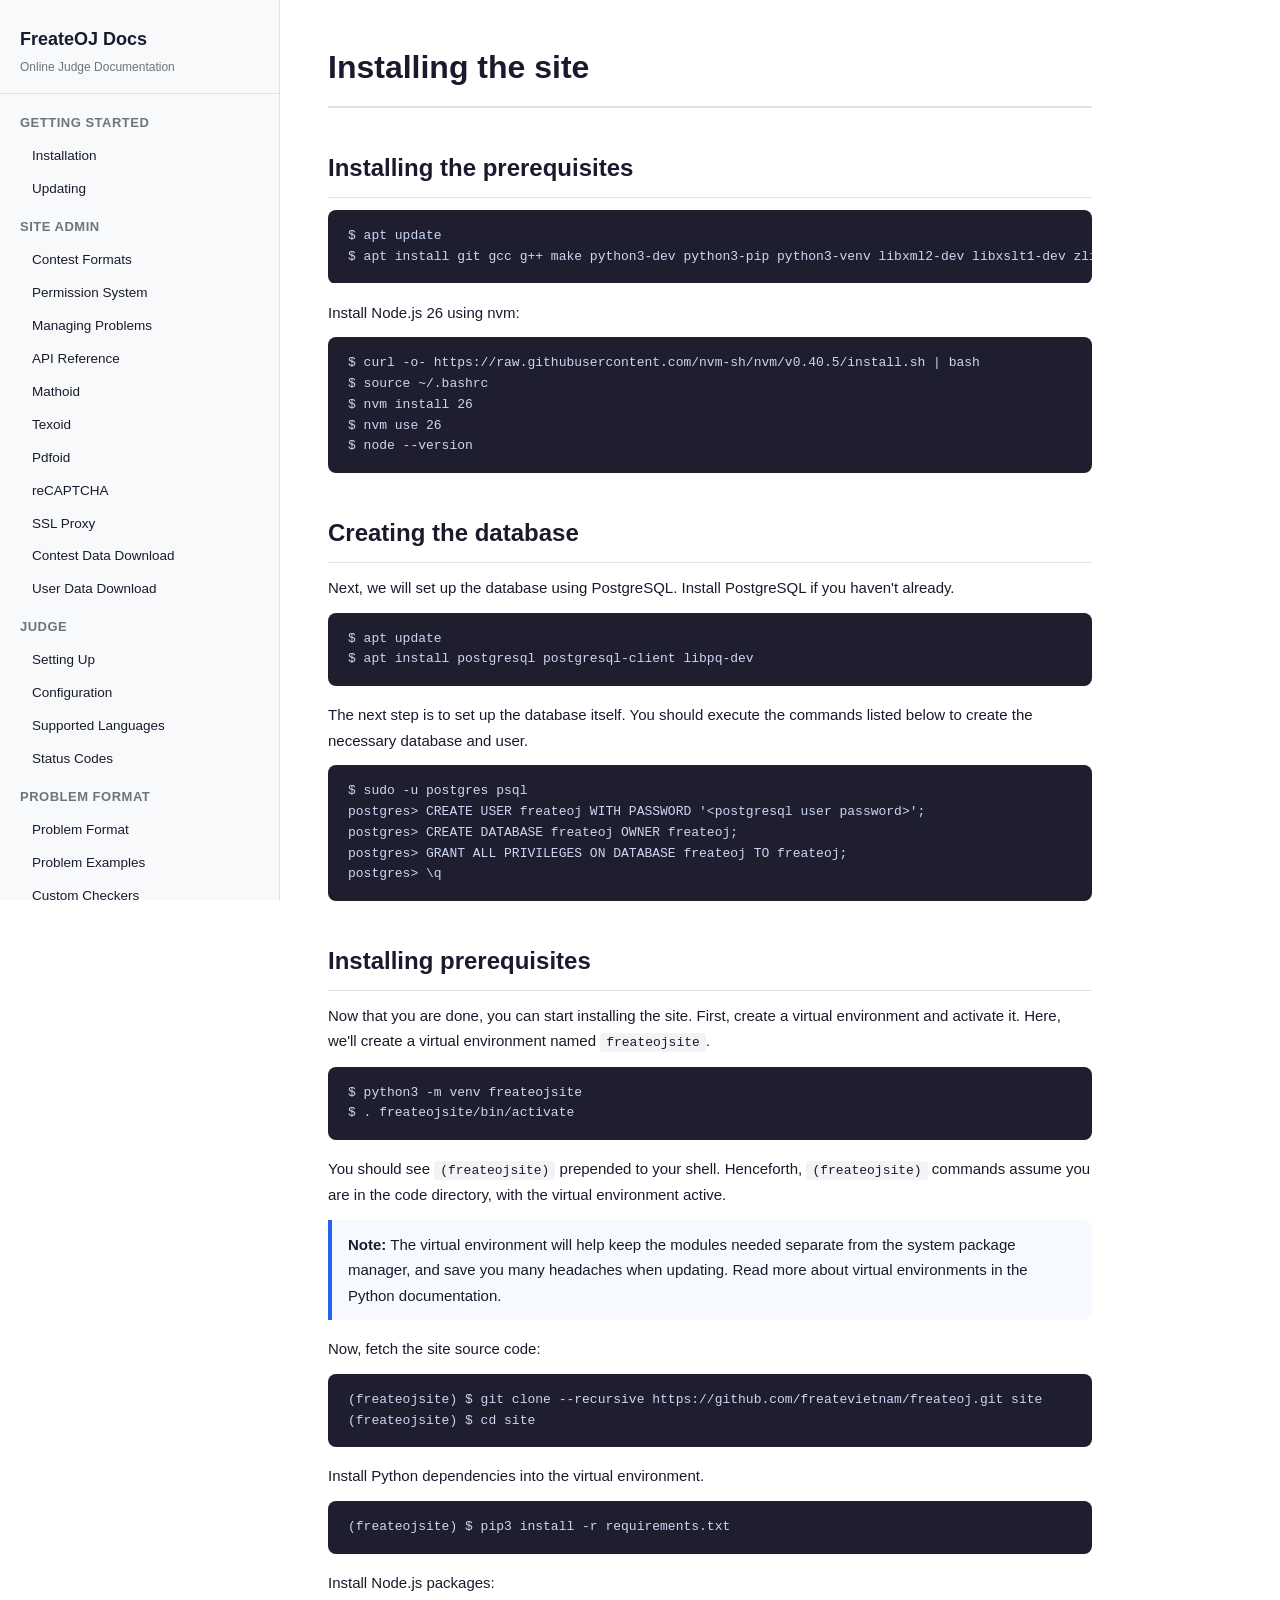
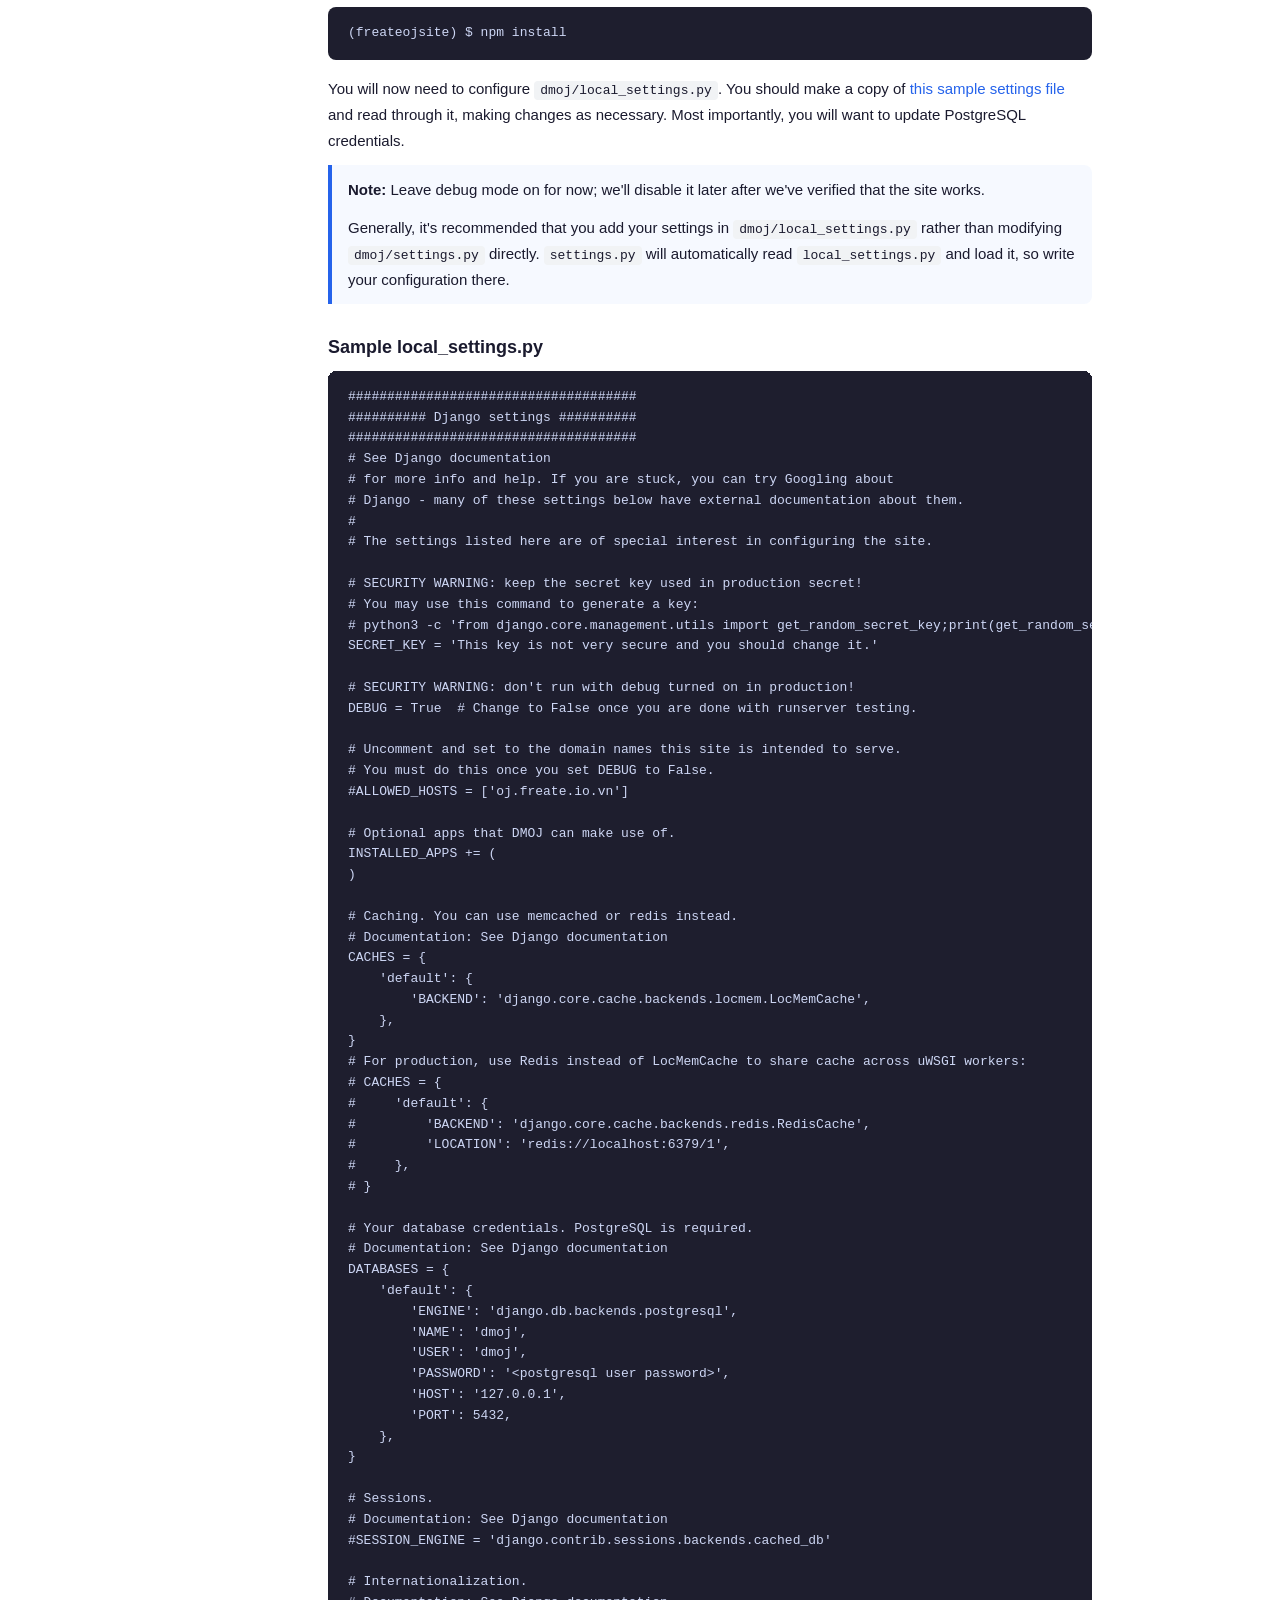
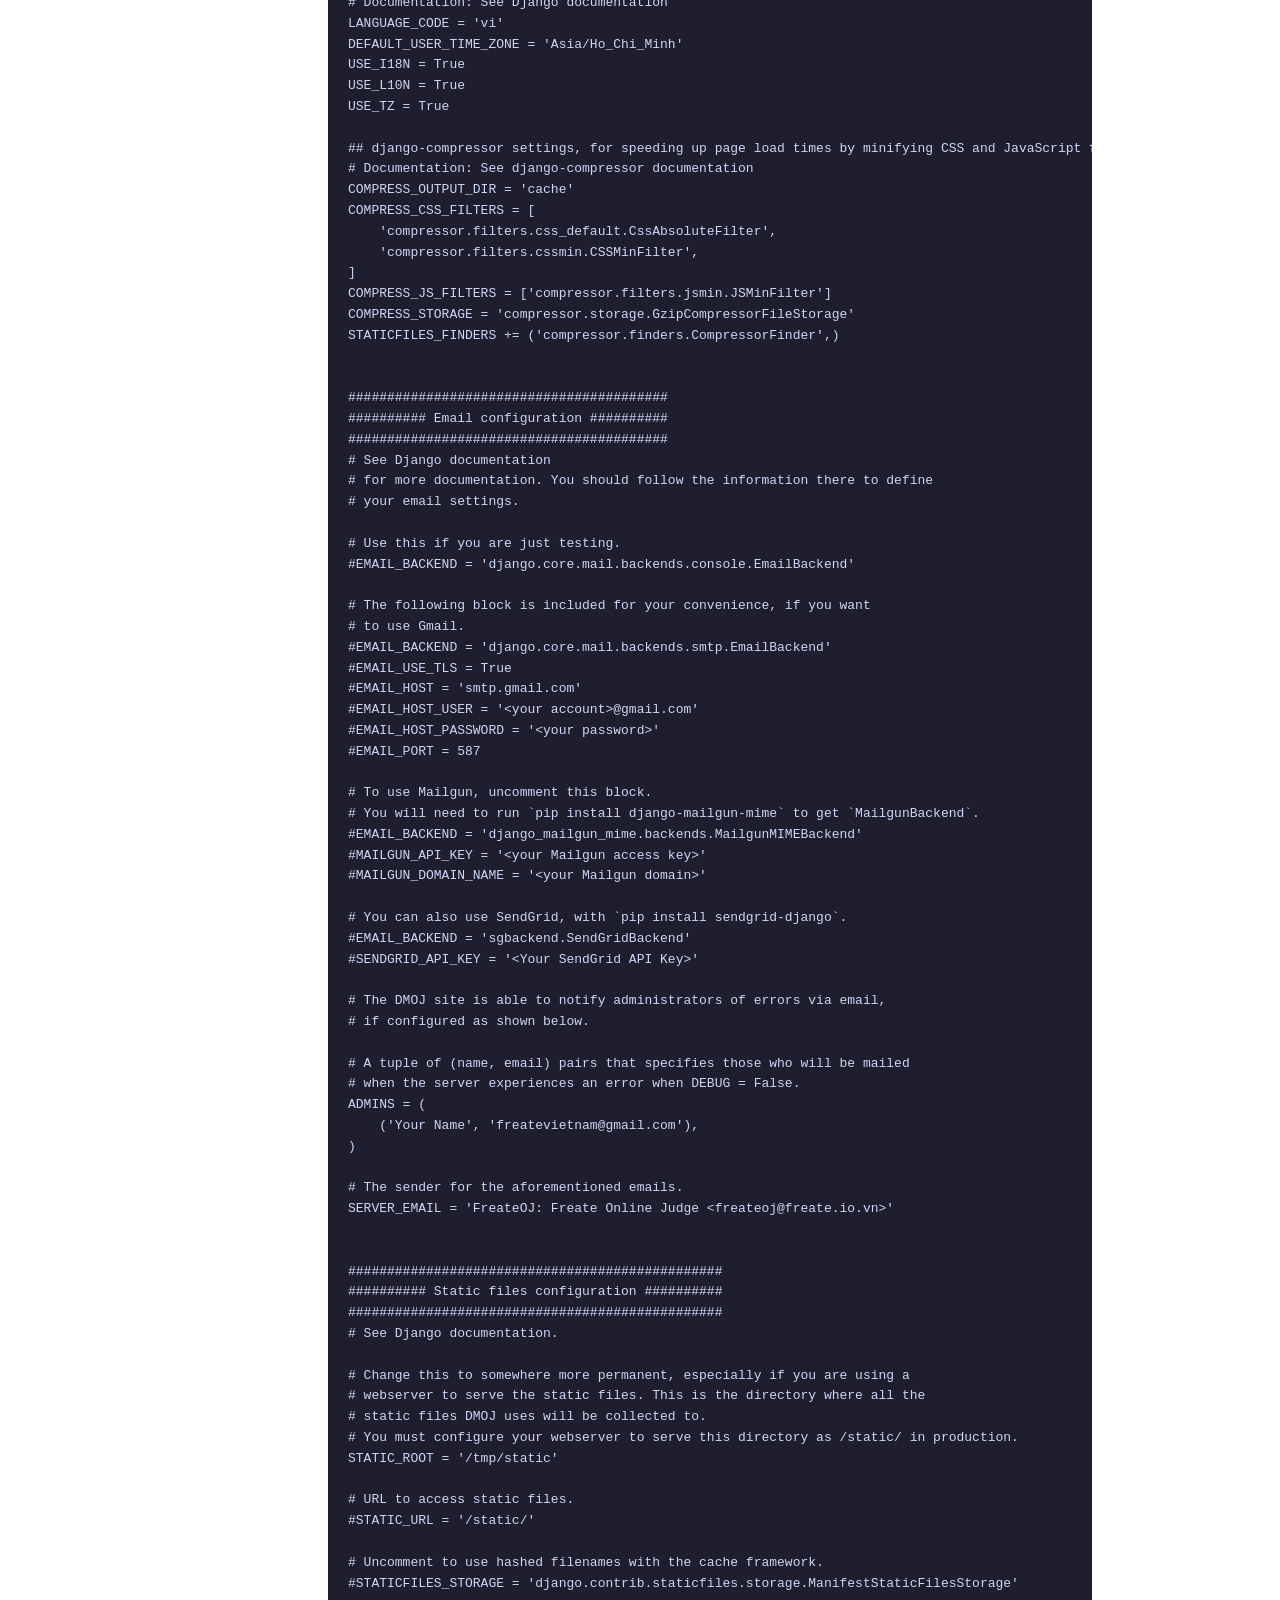
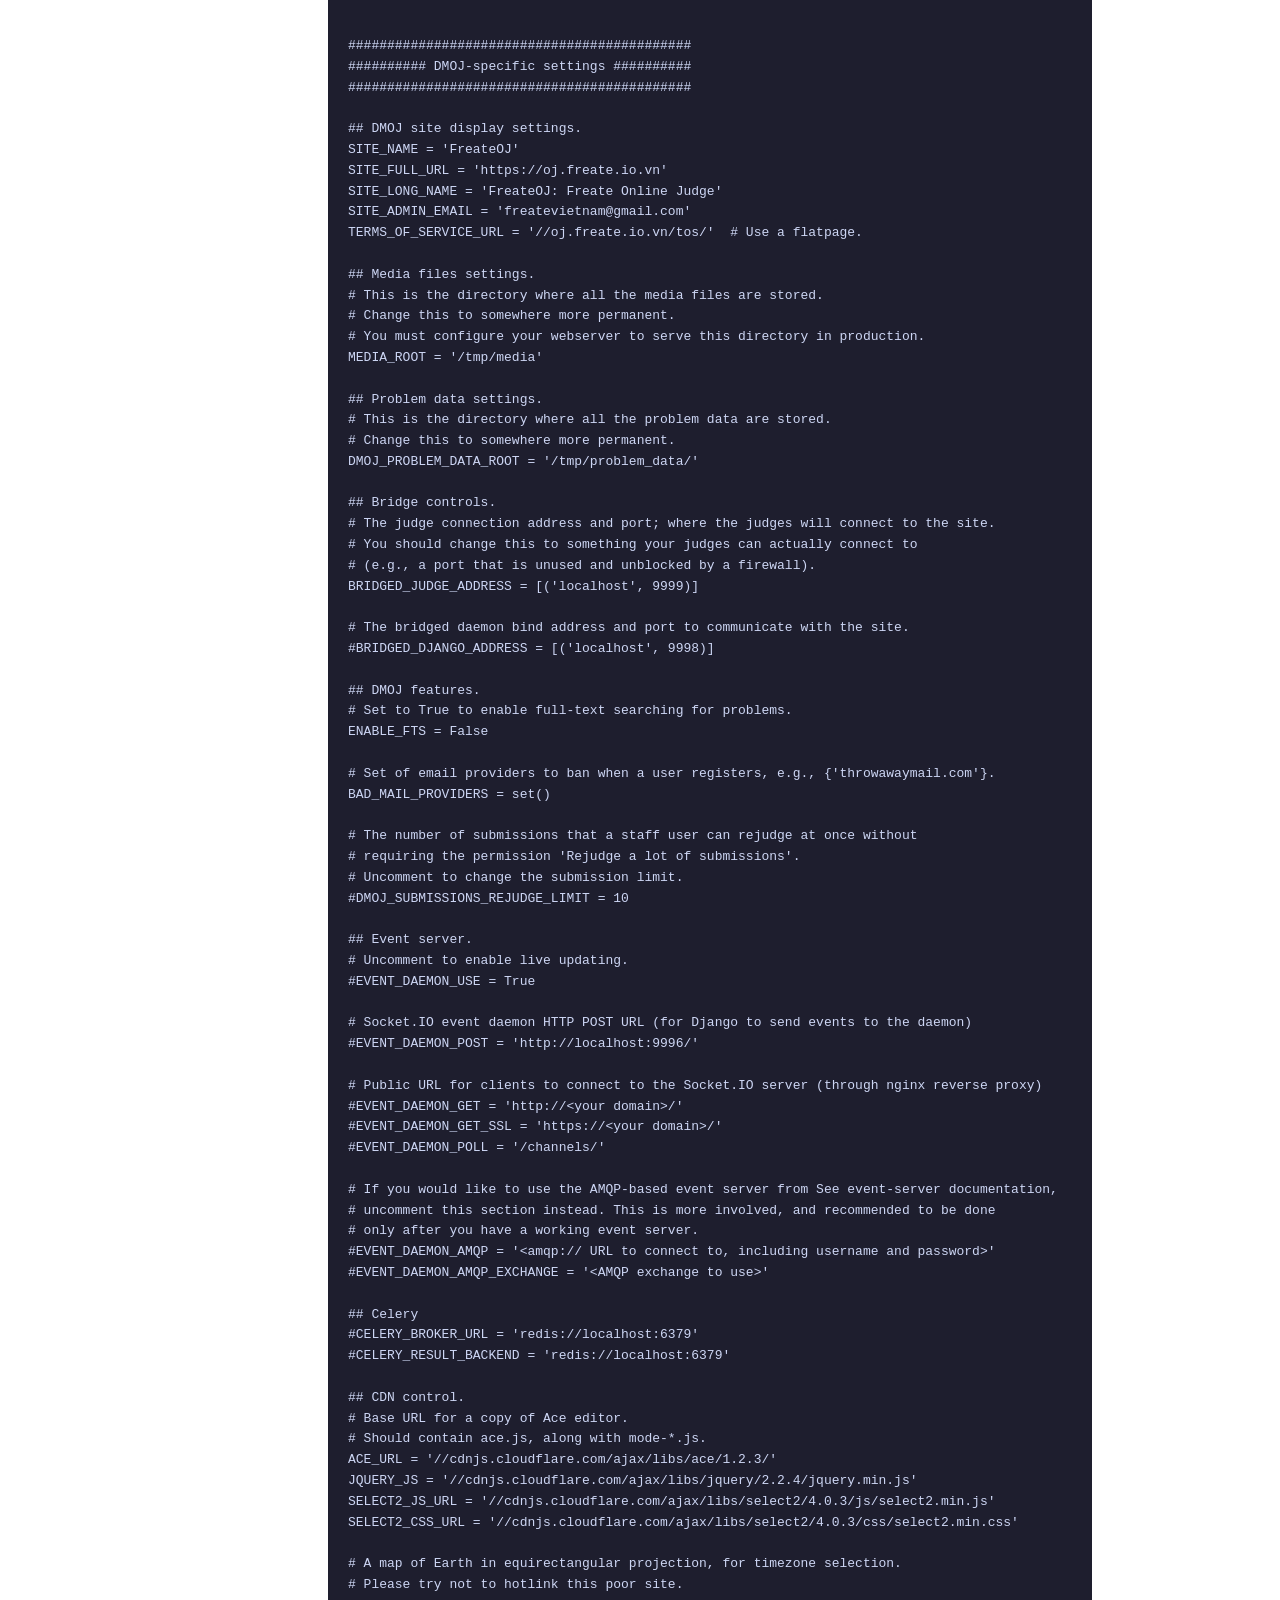
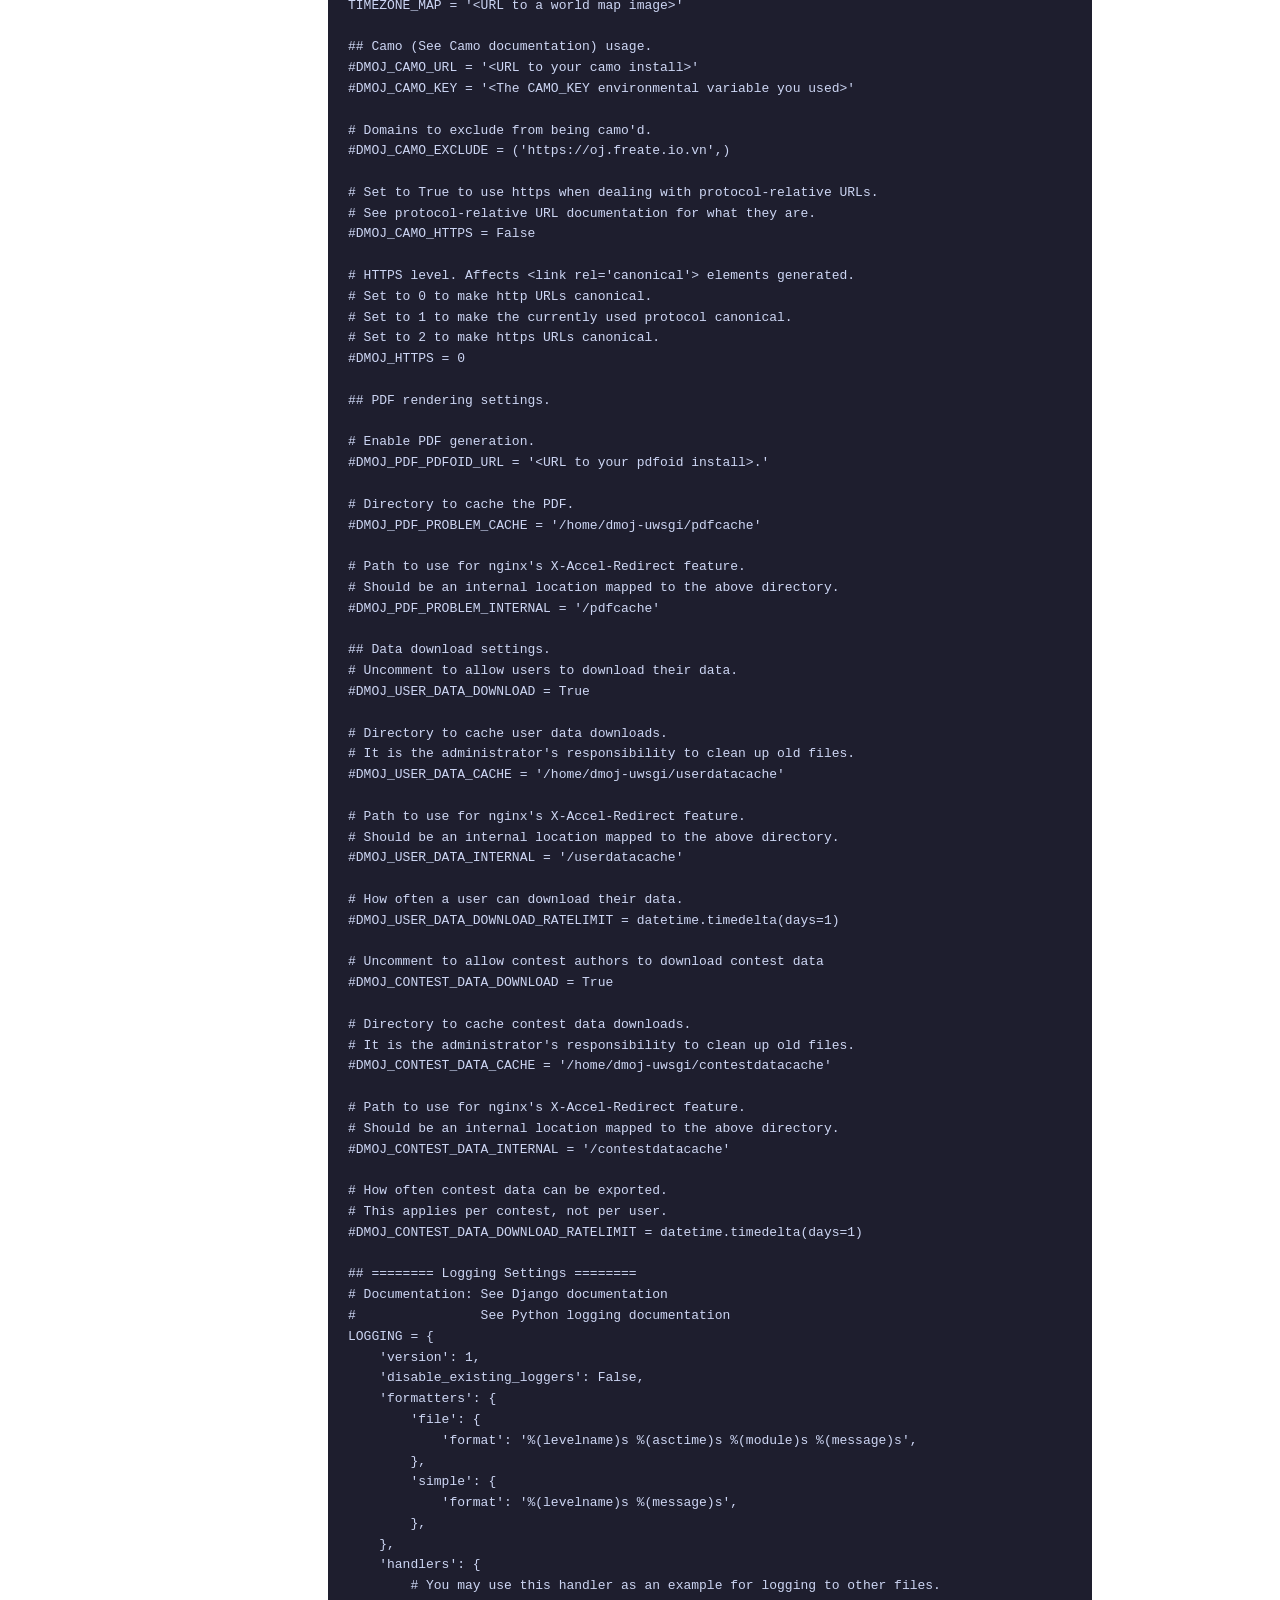
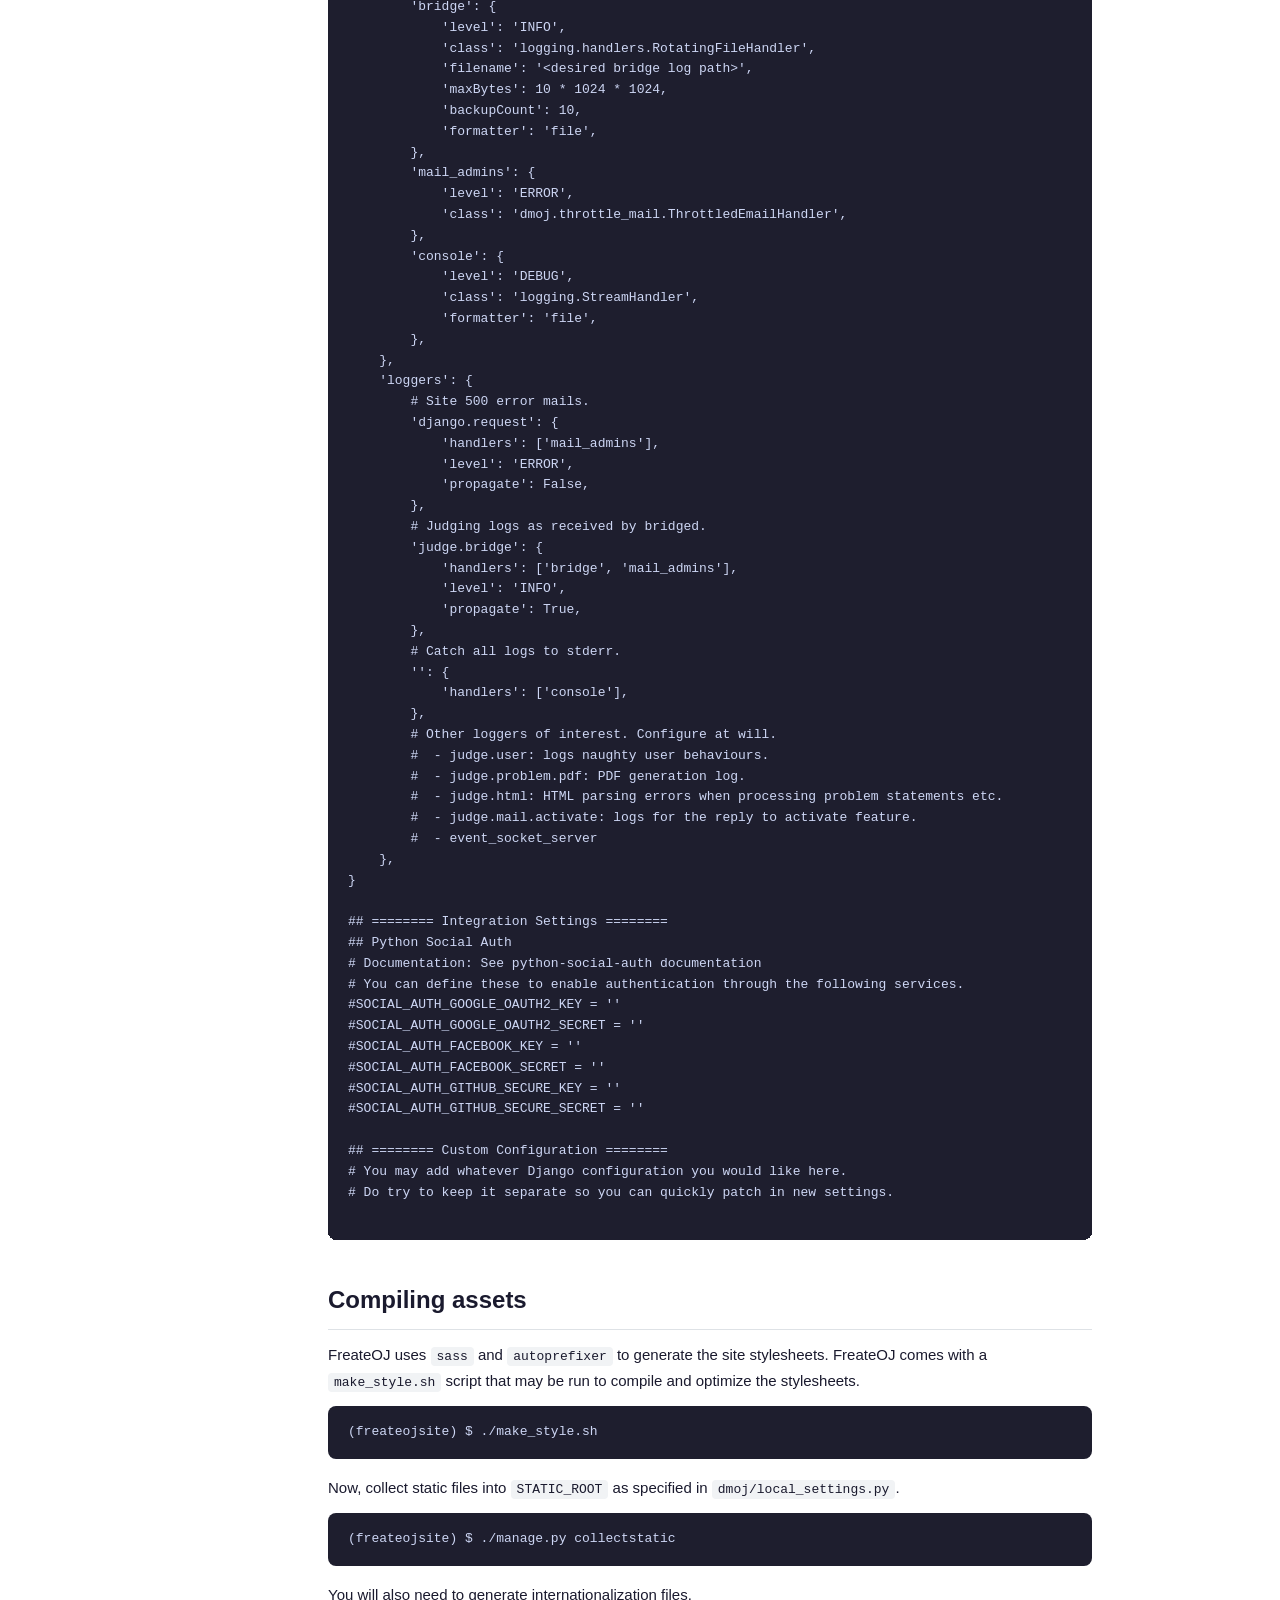
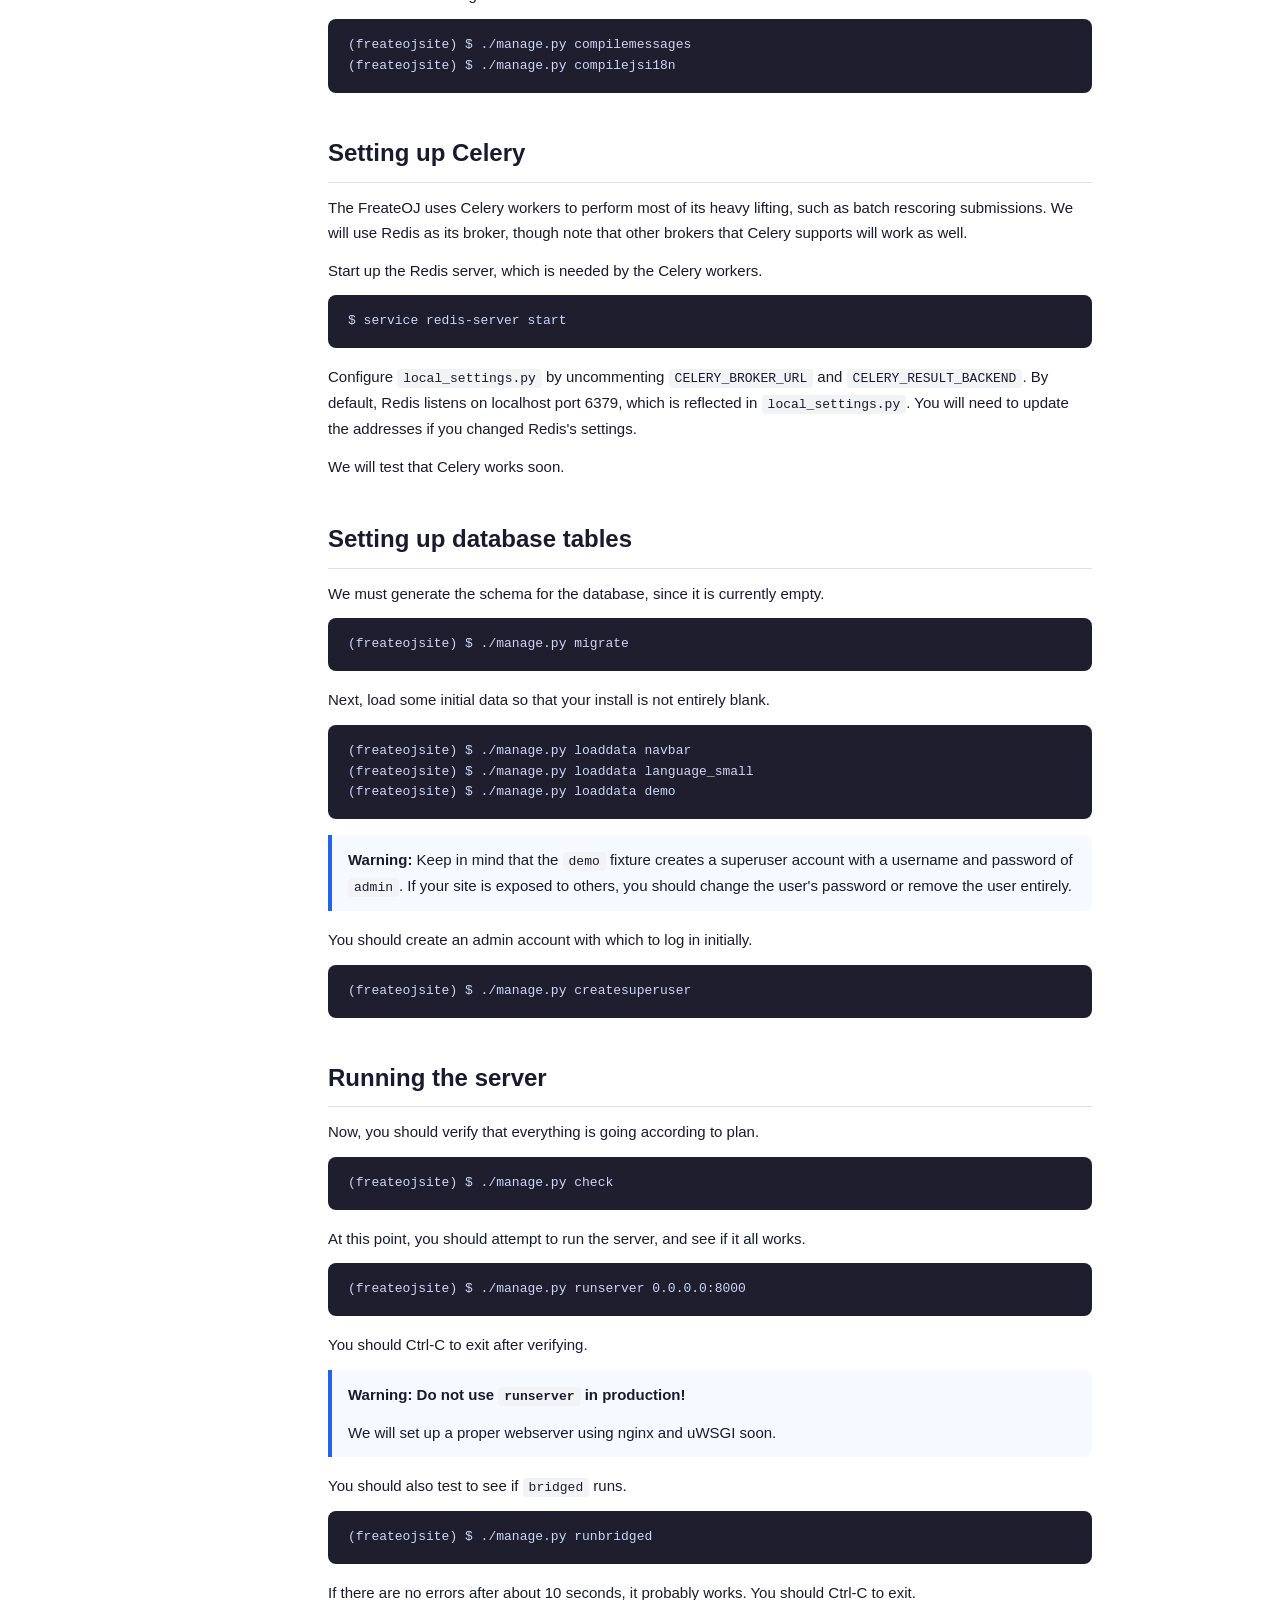
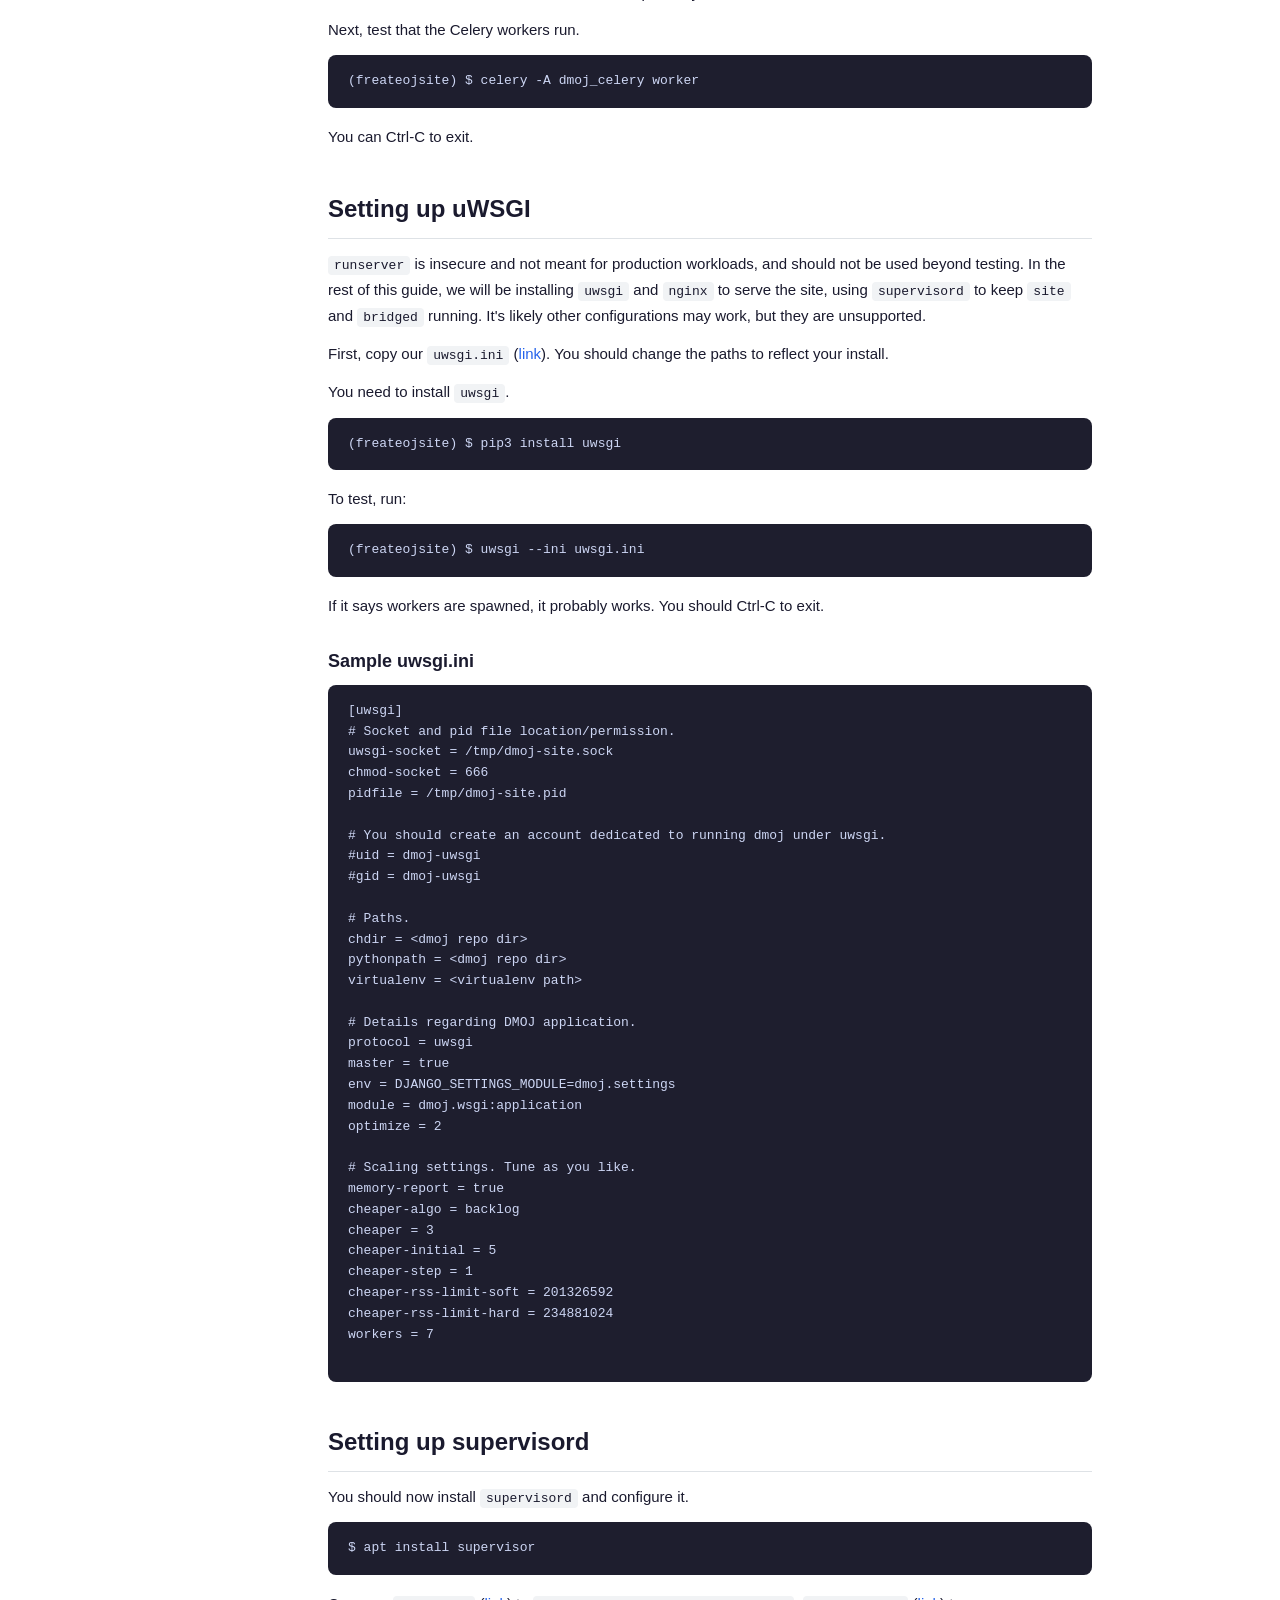
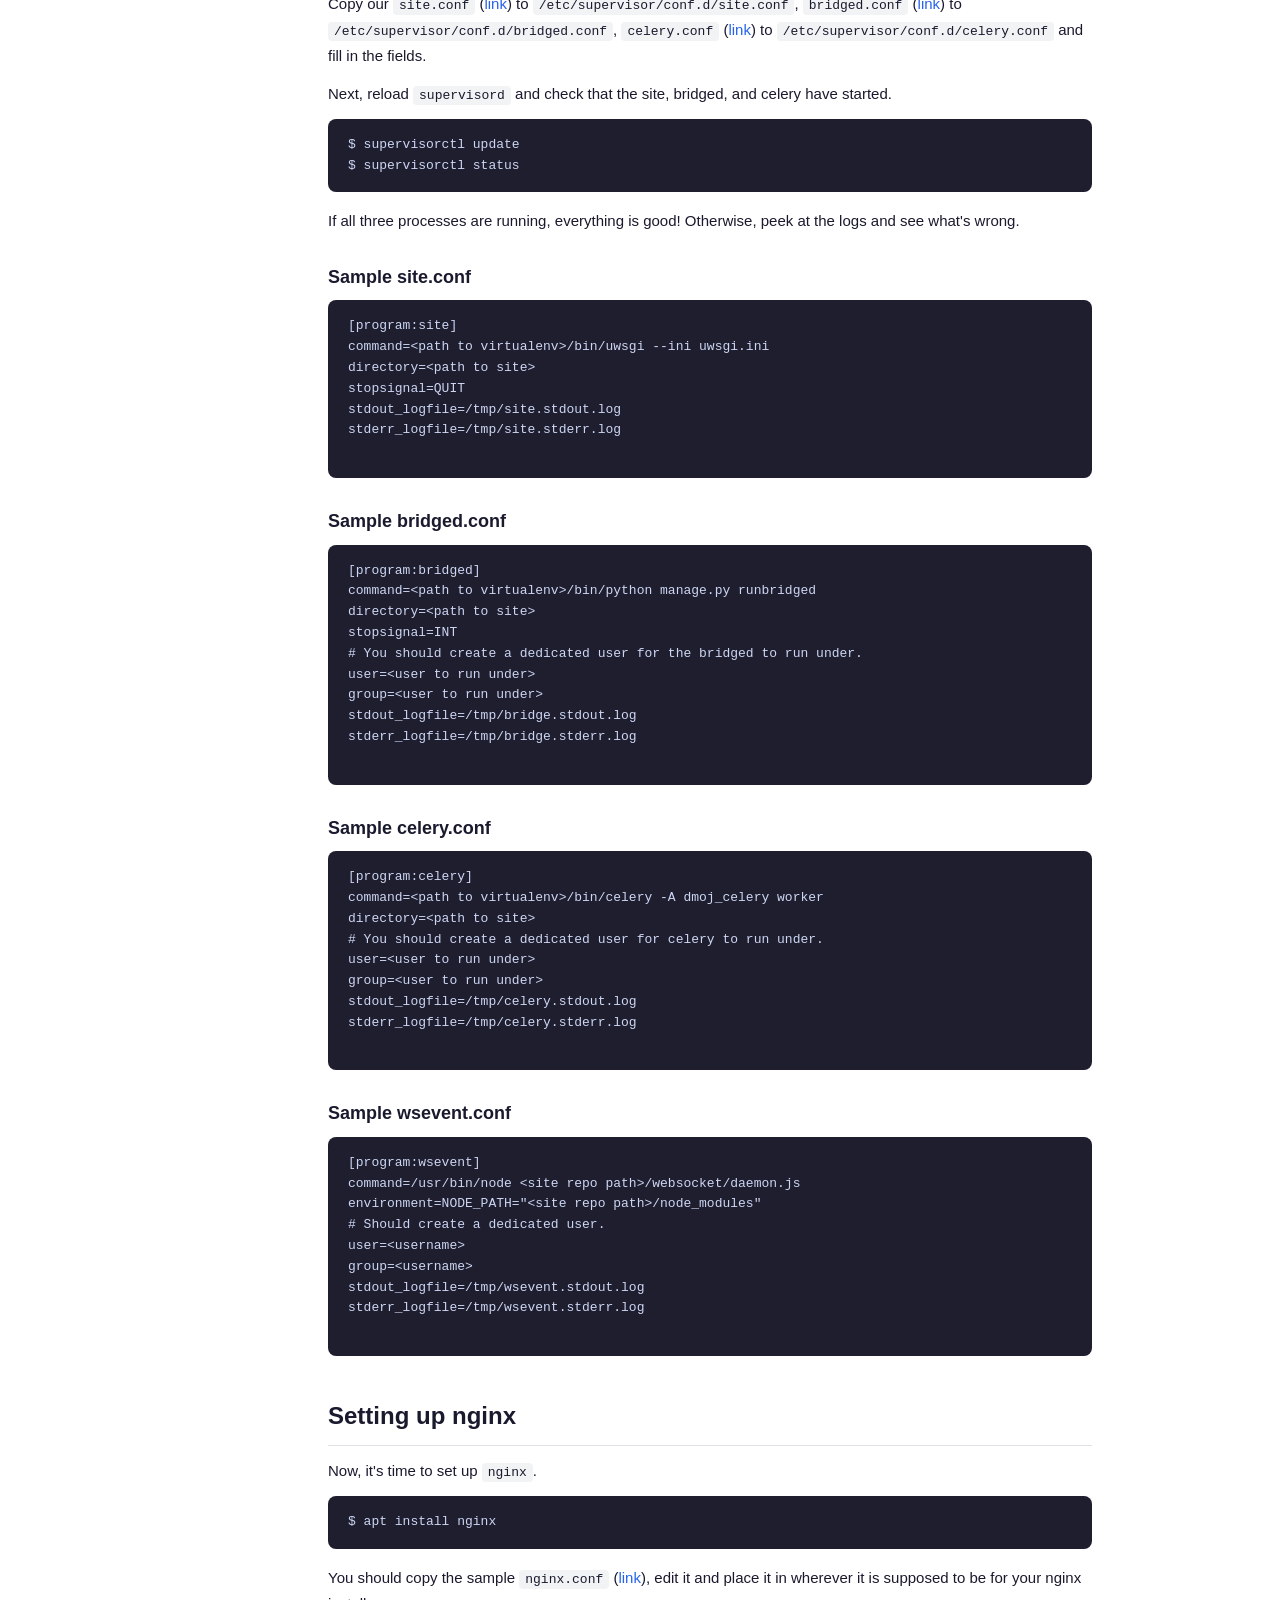
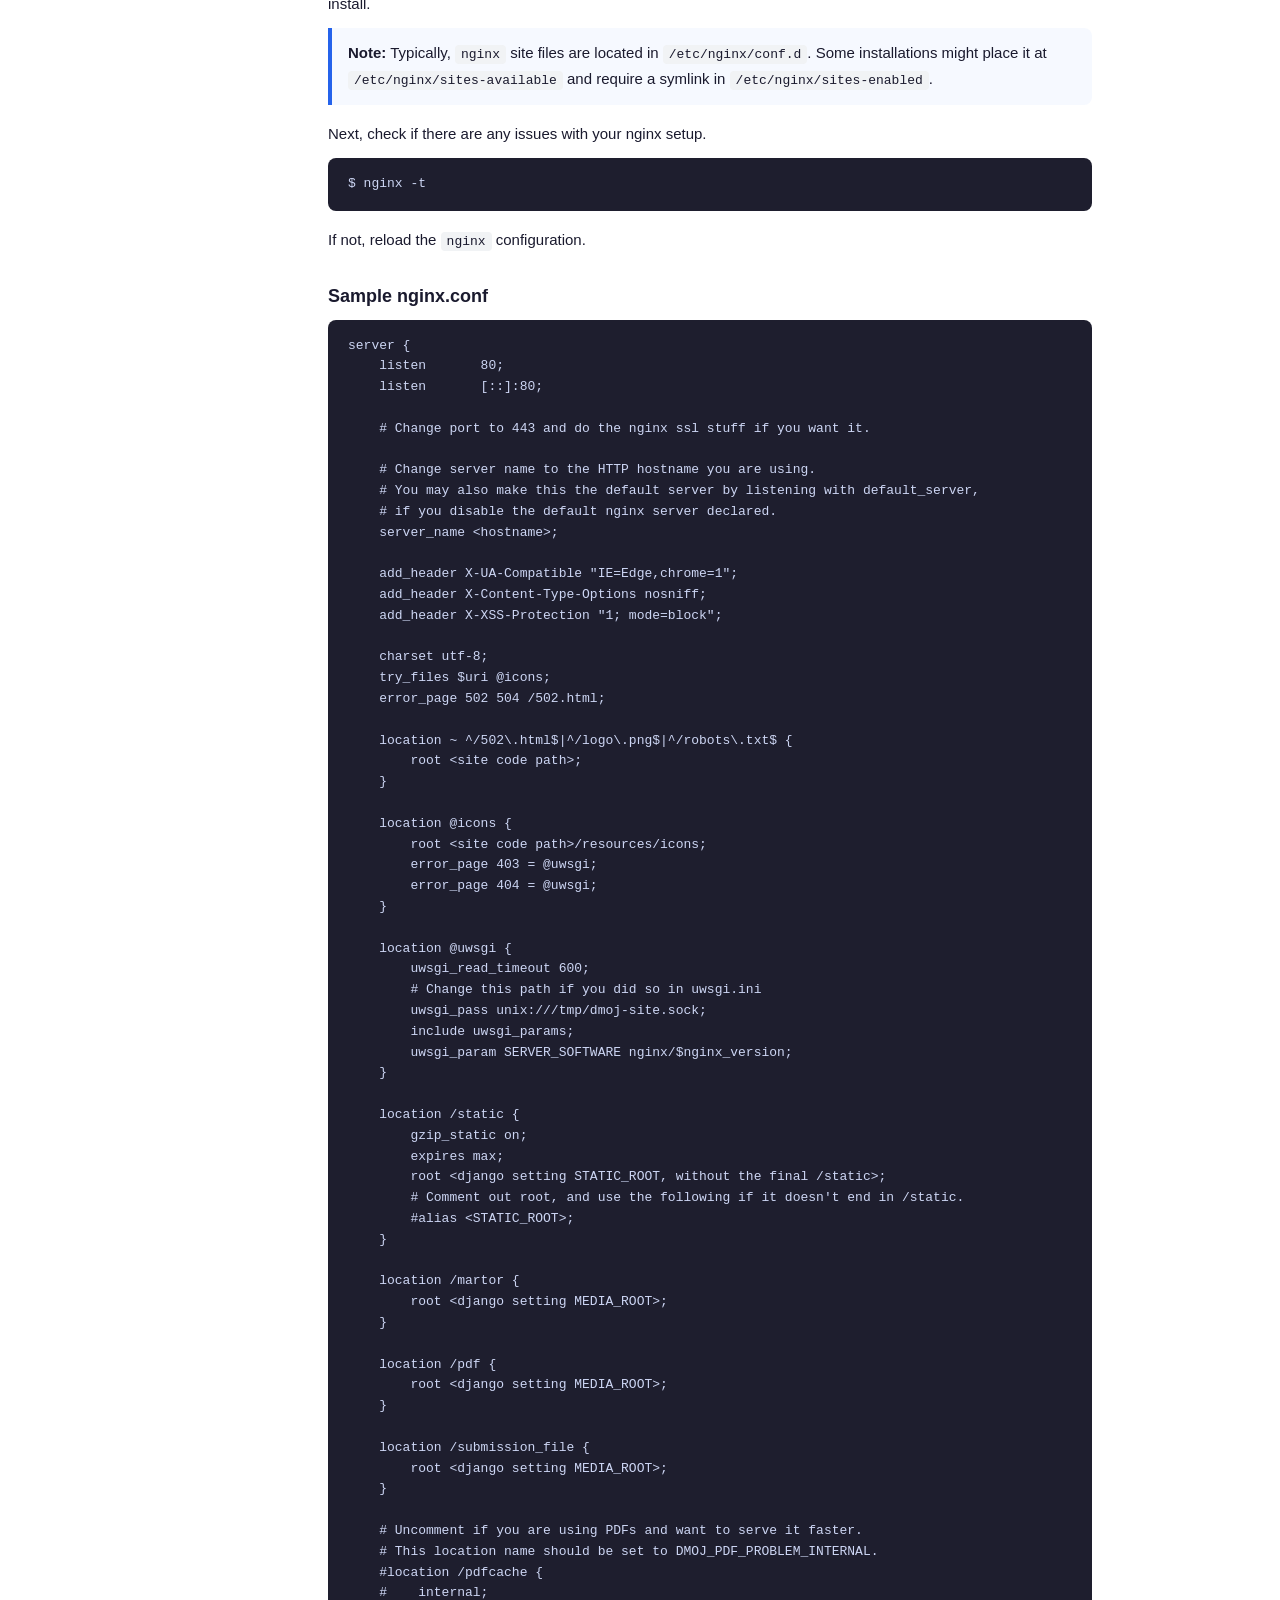
==== commit b816cf1f: "Add sample file contents as code blocks in docs" ====
--- a/index.html
+++ b/index.html
@@ -116,6 +116,356 @@
             <p>You will now need to configure <code>dmoj/local_settings.py</code>. You should make a copy of <a href="sample_files/local_settings.py">this sample settings file</a> and read through it, making changes as necessary. Most importantly, you will want to update PostgreSQL credentials.</p>
             <blockquote><p><strong>Note:</strong> Leave debug mode on for now; we'll disable it later after we've verified that the site works.</p>
             <p>Generally, it's recommended that you add your settings in <code>dmoj/local_settings.py</code> rather than modifying <code>dmoj/settings.py</code> directly. <code>settings.py</code> will automatically read <code>local_settings.py</code> and load it, so write your configuration there.</p></blockquote>
+            <h3>Sample local_settings.py</h3>
+<pre><code class="language-python">#####################################
+########## Django settings ##########
+#####################################
+# See Django documentation
+# for more info and help. If you are stuck, you can try Googling about
+# Django - many of these settings below have external documentation about them.
+#
+# The settings listed here are of special interest in configuring the site.
+
+# SECURITY WARNING: keep the secret key used in production secret!
+# You may use this command to generate a key:
+# python3 -c 'from django.core.management.utils import get_random_secret_key;print(get_random_secret_key())'
+SECRET_KEY = 'This key is not very secure and you should change it.'
+
+# SECURITY WARNING: don't run with debug turned on in production!
+DEBUG = True  # Change to False once you are done with runserver testing.
+
+# Uncomment and set to the domain names this site is intended to serve.
+# You must do this once you set DEBUG to False.
+#ALLOWED_HOSTS = ['oj.freate.io.vn']
+
+# Optional apps that DMOJ can make use of.
+INSTALLED_APPS += (
+)
+
+# Caching. You can use memcached or redis instead.
+# Documentation: See Django documentation
+CACHES = {
+    'default': {
+        'BACKEND': 'django.core.cache.backends.locmem.LocMemCache',
+    },
+}
+# For production, use Redis instead of LocMemCache to share cache across uWSGI workers:
+# CACHES = {
+#     'default': {
+#         'BACKEND': 'django.core.cache.backends.redis.RedisCache',
+#         'LOCATION': 'redis://localhost:6379/1',
+#     },
+# }
+
+# Your database credentials. PostgreSQL is required.
+# Documentation: See Django documentation
+DATABASES = {
+    'default': {
+        'ENGINE': 'django.db.backends.postgresql',
+        'NAME': 'dmoj',
+        'USER': 'dmoj',
+        'PASSWORD': '&lt;postgresql user password&gt;',
+        'HOST': '127.0.0.1',
+        'PORT': 5432,
+    },
+}
+
+# Sessions.
+# Documentation: See Django documentation
+#SESSION_ENGINE = 'django.contrib.sessions.backends.cached_db'
+
+# Internationalization.
+# Documentation: See Django documentation
+LANGUAGE_CODE = 'vi'
+DEFAULT_USER_TIME_ZONE = 'Asia/Ho_Chi_Minh'
+USE_I18N = True
+USE_L10N = True
+USE_TZ = True
+
+## django-compressor settings, for speeding up page load times by minifying CSS and JavaScript files.
+# Documentation: See django-compressor documentation
+COMPRESS_OUTPUT_DIR = 'cache'
+COMPRESS_CSS_FILTERS = [
+    'compressor.filters.css_default.CssAbsoluteFilter',
+    'compressor.filters.cssmin.CSSMinFilter',
+]
+COMPRESS_JS_FILTERS = ['compressor.filters.jsmin.JSMinFilter']
+COMPRESS_STORAGE = 'compressor.storage.GzipCompressorFileStorage'
+STATICFILES_FINDERS += ('compressor.finders.CompressorFinder',)
+
+
+#########################################
+########## Email configuration ##########
+#########################################
+# See Django documentation
+# for more documentation. You should follow the information there to define
+# your email settings.
+
+# Use this if you are just testing.
+#EMAIL_BACKEND = 'django.core.mail.backends.console.EmailBackend'
+
+# The following block is included for your convenience, if you want
+# to use Gmail.
+#EMAIL_BACKEND = 'django.core.mail.backends.smtp.EmailBackend'
+#EMAIL_USE_TLS = True
+#EMAIL_HOST = 'smtp.gmail.com'
+#EMAIL_HOST_USER = '&lt;your account&gt;@gmail.com'
+#EMAIL_HOST_PASSWORD = '&lt;your password&gt;'
+#EMAIL_PORT = 587
+
+# To use Mailgun, uncomment this block.
+# You will need to run `pip install django-mailgun-mime` to get `MailgunBackend`.
+#EMAIL_BACKEND = 'django_mailgun_mime.backends.MailgunMIMEBackend'
+#MAILGUN_API_KEY = '&lt;your Mailgun access key&gt;'
+#MAILGUN_DOMAIN_NAME = '&lt;your Mailgun domain&gt;'
+
+# You can also use SendGrid, with `pip install sendgrid-django`.
+#EMAIL_BACKEND = 'sgbackend.SendGridBackend'
+#SENDGRID_API_KEY = '&lt;Your SendGrid API Key&gt;'
+
+# The DMOJ site is able to notify administrators of errors via email,
+# if configured as shown below.
+
+# A tuple of (name, email) pairs that specifies those who will be mailed
+# when the server experiences an error when DEBUG = False.
+ADMINS = (
+    ('Your Name', 'freatevietnam@gmail.com'),
+)
+
+# The sender for the aforementioned emails.
+SERVER_EMAIL = 'FreateOJ: Freate Online Judge &lt;freateoj@freate.io.vn&gt;'
+
+
+################################################
+########## Static files configuration ##########
+################################################
+# See Django documentation.
+
+# Change this to somewhere more permanent, especially if you are using a
+# webserver to serve the static files. This is the directory where all the
+# static files DMOJ uses will be collected to.
+# You must configure your webserver to serve this directory as /static/ in production.
+STATIC_ROOT = '/tmp/static'
+
+# URL to access static files.
+#STATIC_URL = '/static/'
+
+# Uncomment to use hashed filenames with the cache framework.
+#STATICFILES_STORAGE = 'django.contrib.staticfiles.storage.ManifestStaticFilesStorage'
+
+
+############################################
+########## DMOJ-specific settings ##########
+############################################
+
+## DMOJ site display settings.
+SITE_NAME = 'FreateOJ'
+SITE_FULL_URL = 'https://oj.freate.io.vn'
+SITE_LONG_NAME = 'FreateOJ: Freate Online Judge'
+SITE_ADMIN_EMAIL = 'freatevietnam@gmail.com'
+TERMS_OF_SERVICE_URL = '//oj.freate.io.vn/tos/'  # Use a flatpage.
+
+## Media files settings.
+# This is the directory where all the media files are stored.
+# Change this to somewhere more permanent.
+# You must configure your webserver to serve this directory in production.
+MEDIA_ROOT = '/tmp/media'
+
+## Problem data settings.
+# This is the directory where all the problem data are stored.
+# Change this to somewhere more permanent.
+DMOJ_PROBLEM_DATA_ROOT = '/tmp/problem_data/'
+
+## Bridge controls.
+# The judge connection address and port; where the judges will connect to the site.
+# You should change this to something your judges can actually connect to
+# (e.g., a port that is unused and unblocked by a firewall).
+BRIDGED_JUDGE_ADDRESS = [('localhost', 9999)]
+
+# The bridged daemon bind address and port to communicate with the site.
+#BRIDGED_DJANGO_ADDRESS = [('localhost', 9998)]
+
+## DMOJ features.
+# Set to True to enable full-text searching for problems.
+ENABLE_FTS = False
+
+# Set of email providers to ban when a user registers, e.g., {'throwawaymail.com'}.
+BAD_MAIL_PROVIDERS = set()
+
+# The number of submissions that a staff user can rejudge at once without
+# requiring the permission 'Rejudge a lot of submissions'.
+# Uncomment to change the submission limit.
+#DMOJ_SUBMISSIONS_REJUDGE_LIMIT = 10
+
+## Event server.
+# Uncomment to enable live updating.
+#EVENT_DAEMON_USE = True
+
+# Socket.IO event daemon HTTP POST URL (for Django to send events to the daemon)
+#EVENT_DAEMON_POST = 'http://localhost:9996/'
+
+# Public URL for clients to connect to the Socket.IO server (through nginx reverse proxy)
+#EVENT_DAEMON_GET = 'http://&lt;your domain&gt;/'
+#EVENT_DAEMON_GET_SSL = 'https://&lt;your domain&gt;/'
+#EVENT_DAEMON_POLL = '/channels/'
+
+# If you would like to use the AMQP-based event server from See event-server documentation,
+# uncomment this section instead. This is more involved, and recommended to be done
+# only after you have a working event server.
+#EVENT_DAEMON_AMQP = '&lt;amqp:// URL to connect to, including username and password&gt;'
+#EVENT_DAEMON_AMQP_EXCHANGE = '&lt;AMQP exchange to use&gt;'
+
+## Celery
+#CELERY_BROKER_URL = 'redis://localhost:6379'
+#CELERY_RESULT_BACKEND = 'redis://localhost:6379'
+
+## CDN control.
+# Base URL for a copy of Ace editor.
+# Should contain ace.js, along with mode-*.js.
+ACE_URL = '//cdnjs.cloudflare.com/ajax/libs/ace/1.2.3/'
+JQUERY_JS = '//cdnjs.cloudflare.com/ajax/libs/jquery/2.2.4/jquery.min.js'
+SELECT2_JS_URL = '//cdnjs.cloudflare.com/ajax/libs/select2/4.0.3/js/select2.min.js'
+SELECT2_CSS_URL = '//cdnjs.cloudflare.com/ajax/libs/select2/4.0.3/css/select2.min.css'
+
+# A map of Earth in equirectangular projection, for timezone selection.
+# Please try not to hotlink this poor site.
+TIMEZONE_MAP = '&lt;URL to a world map image&gt;'
+
+## Camo (See Camo documentation) usage.
+#DMOJ_CAMO_URL = '&lt;URL to your camo install&gt;'
+#DMOJ_CAMO_KEY = '&lt;The CAMO_KEY environmental variable you used&gt;'
+
+# Domains to exclude from being camo'd.
+#DMOJ_CAMO_EXCLUDE = ('https://oj.freate.io.vn',)
+
+# Set to True to use https when dealing with protocol-relative URLs.
+# See protocol-relative URL documentation for what they are.
+#DMOJ_CAMO_HTTPS = False
+
+# HTTPS level. Affects &lt;link rel='canonical'&gt; elements generated.
+# Set to 0 to make http URLs canonical.
+# Set to 1 to make the currently used protocol canonical.
+# Set to 2 to make https URLs canonical.
+#DMOJ_HTTPS = 0
+
+## PDF rendering settings.
+
+# Enable PDF generation.
+#DMOJ_PDF_PDFOID_URL = '&lt;URL to your pdfoid install&gt;.'
+
+# Directory to cache the PDF.
+#DMOJ_PDF_PROBLEM_CACHE = '/home/dmoj-uwsgi/pdfcache'
+
+# Path to use for nginx's X-Accel-Redirect feature.
+# Should be an internal location mapped to the above directory.
+#DMOJ_PDF_PROBLEM_INTERNAL = '/pdfcache'
+
+## Data download settings.
+# Uncomment to allow users to download their data.
+#DMOJ_USER_DATA_DOWNLOAD = True
+
+# Directory to cache user data downloads.
+# It is the administrator's responsibility to clean up old files.
+#DMOJ_USER_DATA_CACHE = '/home/dmoj-uwsgi/userdatacache'
+
+# Path to use for nginx's X-Accel-Redirect feature.
+# Should be an internal location mapped to the above directory.
+#DMOJ_USER_DATA_INTERNAL = '/userdatacache'
+
+# How often a user can download their data.
+#DMOJ_USER_DATA_DOWNLOAD_RATELIMIT = datetime.timedelta(days=1)
+
+# Uncomment to allow contest authors to download contest data
+#DMOJ_CONTEST_DATA_DOWNLOAD = True
+
+# Directory to cache contest data downloads.
+# It is the administrator's responsibility to clean up old files.
+#DMOJ_CONTEST_DATA_CACHE = '/home/dmoj-uwsgi/contestdatacache'
+
+# Path to use for nginx's X-Accel-Redirect feature.
+# Should be an internal location mapped to the above directory.
+#DMOJ_CONTEST_DATA_INTERNAL = '/contestdatacache'
+
+# How often contest data can be exported.
+# This applies per contest, not per user.
+#DMOJ_CONTEST_DATA_DOWNLOAD_RATELIMIT = datetime.timedelta(days=1)
+
+## ======== Logging Settings ========
+# Documentation: See Django documentation
+#                See Python logging documentation
+LOGGING = {
+    'version': 1,
+    'disable_existing_loggers': False,
+    'formatters': {
+        'file': {
+            'format': '%(levelname)s %(asctime)s %(module)s %(message)s',
+        },
+        'simple': {
+            'format': '%(levelname)s %(message)s',
+        },
+    },
+    'handlers': {
+        # You may use this handler as an example for logging to other files.
+        'bridge': {
+            'level': 'INFO',
+            'class': 'logging.handlers.RotatingFileHandler',
+            'filename': '&lt;desired bridge log path&gt;',
+            'maxBytes': 10 * 1024 * 1024,
+            'backupCount': 10,
+            'formatter': 'file',
+        },
+        'mail_admins': {
+            'level': 'ERROR',
+            'class': 'dmoj.throttle_mail.ThrottledEmailHandler',
+        },
+        'console': {
+            'level': 'DEBUG',
+            'class': 'logging.StreamHandler',
+            'formatter': 'file',
+        },
+    },
+    'loggers': {
+        # Site 500 error mails.
+        'django.request': {
+            'handlers': ['mail_admins'],
+            'level': 'ERROR',
+            'propagate': False,
+        },
+        # Judging logs as received by bridged.
+        'judge.bridge': {
+            'handlers': ['bridge', 'mail_admins'],
+            'level': 'INFO',
+            'propagate': True,
+        },
+        # Catch all logs to stderr.
+        '': {
+            'handlers': ['console'],
+        },
+        # Other loggers of interest. Configure at will.
+        #  - judge.user: logs naughty user behaviours.
+        #  - judge.problem.pdf: PDF generation log.
+        #  - judge.html: HTML parsing errors when processing problem statements etc.
+        #  - judge.mail.activate: logs for the reply to activate feature.
+        #  - event_socket_server
+    },
+}
+
+## ======== Integration Settings ========
+## Python Social Auth
+# Documentation: See python-social-auth documentation
+# You can define these to enable authentication through the following services.
+#SOCIAL_AUTH_GOOGLE_OAUTH2_KEY = ''
+#SOCIAL_AUTH_GOOGLE_OAUTH2_SECRET = ''
+#SOCIAL_AUTH_FACEBOOK_KEY = ''
+#SOCIAL_AUTH_FACEBOOK_SECRET = ''
+#SOCIAL_AUTH_GITHUB_SECURE_KEY = ''
+#SOCIAL_AUTH_GITHUB_SECURE_SECRET = ''
+
+## ======== Custom Configuration ========
+# You may add whatever Django configuration you would like here.
+# Do try to keep it separate so you can quickly patch in new settings.
+
+</code></pre>
             <h2>Compiling assets</h2>
             <p>FreateOJ uses <code>sass</code> and <code>autoprefixer</code> to generate the site stylesheets. FreateOJ comes with a <code>make_style.sh</code> script that may be run to compile and optimize the stylesheets.</p>
 <pre><code class="language-shell-session">(freateojsite) $ ./make_style.sh
@@ -175,6 +525,40 @@
 <pre><code class="language-shell-session">(freateojsite) $ uwsgi --ini uwsgi.ini
 </code></pre>
             <p>If it says workers are spawned, it probably works. You should Ctrl-C to exit.</p>
+            <h3>Sample uwsgi.ini</h3>
+<pre><code class="language-ini">[uwsgi]
+# Socket and pid file location/permission.
+uwsgi-socket = /tmp/dmoj-site.sock
+chmod-socket = 666
+pidfile = /tmp/dmoj-site.pid
+
+# You should create an account dedicated to running dmoj under uwsgi.
+#uid = dmoj-uwsgi
+#gid = dmoj-uwsgi
+
+# Paths.
+chdir = &lt;dmoj repo dir&gt;
+pythonpath = &lt;dmoj repo dir&gt;
+virtualenv = &lt;virtualenv path&gt;
+
+# Details regarding DMOJ application.
+protocol = uwsgi
+master = true
+env = DJANGO_SETTINGS_MODULE=dmoj.settings
+module = dmoj.wsgi:application
+optimize = 2
+
+# Scaling settings. Tune as you like.
+memory-report = true
+cheaper-algo = backlog
+cheaper = 3
+cheaper-initial = 5
+cheaper-step = 1
+cheaper-rss-limit-soft = 201326592
+cheaper-rss-limit-hard = 234881024
+workers = 7
+
+</code></pre>
             <h2>Setting up supervisord</h2>
             <p>You should now install <code>supervisord</code> and configure it.</p>
 <pre><code class="language-shell-session">$ apt install supervisor
@@ -185,6 +569,49 @@
 $ supervisorctl status
 </code></pre>
             <p>If all three processes are running, everything is good! Otherwise, peek at the logs and see what's wrong.</p>
+            <h3>Sample site.conf</h3>
+<pre><code class="language-conf">[program:site]
+command=&lt;path to virtualenv&gt;/bin/uwsgi --ini uwsgi.ini
+directory=&lt;path to site&gt;
+stopsignal=QUIT
+stdout_logfile=/tmp/site.stdout.log
+stderr_logfile=/tmp/site.stderr.log
+
+</code></pre>
+            <h3>Sample bridged.conf</h3>
+<pre><code class="language-conf">[program:bridged]
+command=&lt;path to virtualenv&gt;/bin/python manage.py runbridged
+directory=&lt;path to site&gt;
+stopsignal=INT
+# You should create a dedicated user for the bridged to run under.
+user=&lt;user to run under&gt;
+group=&lt;user to run under&gt;
+stdout_logfile=/tmp/bridge.stdout.log
+stderr_logfile=/tmp/bridge.stderr.log
+
+</code></pre>
+            <h3>Sample celery.conf</h3>
+<pre><code class="language-conf">[program:celery]
+command=&lt;path to virtualenv&gt;/bin/celery -A dmoj_celery worker
+directory=&lt;path to site&gt;
+# You should create a dedicated user for celery to run under.
+user=&lt;user to run under&gt;
+group=&lt;user to run under&gt;
+stdout_logfile=/tmp/celery.stdout.log
+stderr_logfile=/tmp/celery.stderr.log
+
+</code></pre>
+            <h3>Sample wsevent.conf</h3>
+<pre><code class="language-conf">[program:wsevent]
+command=/usr/bin/node &lt;site repo path&gt;/websocket/daemon.js
+environment=NODE_PATH="&lt;site repo path&gt;/node_modules"
+# Should create a dedicated user.
+user=&lt;username&gt;
+group=&lt;username&gt;
+stdout_logfile=/tmp/wsevent.stdout.log
+stderr_logfile=/tmp/wsevent.stderr.log
+
+</code></pre>
             <h2>Setting up nginx</h2>
             <p>Now, it's time to set up <code>nginx</code>.</p>
 <pre><code class="language-shell-session">$ apt install nginx
@@ -195,6 +622,111 @@
 <pre><code class="language-shell-session">$ nginx -t
 </code></pre>
             <p>If not, reload the <code>nginx</code> configuration.</p>
+            <h3>Sample nginx.conf</h3>
+<pre><code class="language-nginx">server {
+    listen       80;
+    listen       [::]:80;
+
+    # Change port to 443 and do the nginx ssl stuff if you want it.
+
+    # Change server name to the HTTP hostname you are using.
+    # You may also make this the default server by listening with default_server,
+    # if you disable the default nginx server declared.
+    server_name &lt;hostname&gt;;
+
+    add_header X-UA-Compatible "IE=Edge,chrome=1";
+    add_header X-Content-Type-Options nosniff;
+    add_header X-XSS-Protection "1; mode=block";
+
+    charset utf-8;
+    try_files $uri @icons;
+    error_page 502 504 /502.html;
+
+    location ~ ^/502\.html$|^/logo\.png$|^/robots\.txt$ {
+        root &lt;site code path&gt;;
+    }
+
+    location @icons {
+        root &lt;site code path&gt;/resources/icons;
+        error_page 403 = @uwsgi;
+        error_page 404 = @uwsgi;
+    }
+
+    location @uwsgi {
+        uwsgi_read_timeout 600;
+        # Change this path if you did so in uwsgi.ini
+        uwsgi_pass unix:///tmp/dmoj-site.sock;
+        include uwsgi_params;
+        uwsgi_param SERVER_SOFTWARE nginx/$nginx_version;
+    }
+
+    location /static {
+        gzip_static on;
+        expires max;
+        root &lt;django setting STATIC_ROOT, without the final /static&gt;;
+        # Comment out root, and use the following if it doesn't end in /static.
+        #alias &lt;STATIC_ROOT&gt;;
+    }
+
+    location /martor {
+        root &lt;django setting MEDIA_ROOT&gt;;
+    }
+
+    location /pdf {
+        root &lt;django setting MEDIA_ROOT&gt;;
+    }
+
+    location /submission_file {
+        root &lt;django setting MEDIA_ROOT&gt;;
+    }
+
+    # Uncomment if you are using PDFs and want to serve it faster.
+    # This location name should be set to DMOJ_PDF_PROBLEM_INTERNAL.
+    #location /pdfcache {
+    #    internal;
+    #    root &lt;the value of DMOJ_PDF_PROBLEM_CACHE in local_settings.py&gt;;
+    #
+    #    # Default from local_settings.py:
+    #    #root /home/dmoj-uwsgi/;
+    #}
+
+    # Uncomment if you are allowing user data downloads and want to serve it faster.
+    # This location name should be set to DMOJ_USER_DATA_INTERNAL.
+    #location /userdatacache {
+    #    internal;
+    #    root &lt;path to data cache directory, without the final /userdatacache&gt;;
+    #
+    #    # Default from local_settings.py:
+    #    #root /home/dmoj-uwsgi/;
+    #}
+
+    # Uncomment if you are allowing contest data downloads and want to serve it faster.
+    # This location name should be set to DMOJ_CONTEST_DATA_INTERNAL.
+    #location /contestdatacache {
+    #    internal;
+    #    root &lt;path to data cache directory, without the final /contestdatacache&gt;;
+    #
+    #    # Default from local_settings.py:
+    #    #root /home/dmoj-uwsgi/;
+    #}
+
+    # Socket.IO event server (default port 9996)
+    #location /socket.io/ {
+    #    proxy_pass http://127.0.0.1:9996/socket.io/;
+    #    proxy_http_version 1.1;
+    #    proxy_set_header Upgrade $http_upgrade;
+    #    proxy_set_header Connection "upgrade";
+    #    proxy_read_timeout 86400;
+    #}
+
+    # Long-poll fallback for event server
+    #location /channels/ {
+    #    proxy_read_timeout          120;
+    #    proxy_pass http://127.0.0.1:9996/channels/;
+    #}
+}
+
+</code></pre>
 <pre><code class="language-shell-session">$ service nginx reload
 </code></pre>
             <p>You should be good to go. Visit the site at where you set it up to verify.</p>
@@ -1089,6 +1621,80 @@
             <h1>Configuring a judge</h1>
             <p>The FreateOJ judge is configured with a YAML file, which contains the runtimes, problems folders, and other information.</p>
             <p>A sample configuration file is available <a href="../sample_files/judge_conf.yml">here</a>.</p>
+            <h3>Sample judge_conf.yml</h3>
+<pre><code class="language-yaml"># This is the same ID you specified in the judge admin panel.
+id: ExampleJudge
+# The key this judge will use to authenticate with the site server, generated from the admin panel.
+key: "100/Base64/characters/ABCDEFGHIJKLMNOPQRSTUVWXYZabcdefghijklmnopqrstuvwxyz0123456789+/ABCDEFGHIJKLMN"
+# Where to look for problems on the local filesystem.
+# Any directory matching any of the following globs with an init.yml file is assumed to be a problem directory.
+problem_storage_globs:
+  - /mnt/problems/folder1/*  # matches /mnt/problems/folder1/&lt;problem&gt;
+  - /mnt/problems/folder2/**/  # matches any subfolder of /mnt/problems/folder2
+  - /mnt/problems/folder3/year20[0-9][0-9]  # matches /mnt/problems/folder3/year2023, for example
+# All configuration for language executors.
+# If you're unsure of what values a language needs, your best bet is to consult the source of the executor:
+# See judge-server executors
+runtime:
+  ccl: /opt/ccl/lx86cl
+  sed: /bin/sed
+  awk: /usr/bin/awk
+  gnatmake: /usr/bin/gnatmake
+  chicken-csc: /usr/bin/csc
+  dart: /opt/dart-sdk/bin/dart
+  tclsh: /usr/bin/tclsh
+  cobc: /usr/bin/cobc
+  erl: /usr/bin/erl
+  erlc: /usr/bin/erlc
+  tprolog: /opt/turing/tprolog/tprolog
+  tprologc: /opt/turing/tprolog/tprologc
+  turing_dir: /opt/turing/tprolog
+  node: /usr/bin/node
+  lua: /usr/bin/lua
+  ocaml: /usr/bin/ocamlopt
+  pypy: /opt/pypy/bin/pypy
+  pypydir: /opt/pypy/
+  pypy3: /opt/pypy3/bin/pypy
+  pypy3dir: /opt/pypy3/
+  ghc: /usr/bin/ghc
+  go: /usr/bin/go
+  fsharpc: /usr/bin/fsharpc
+  mono-csc: /usr/bin/mono-csc
+  mono-vbnc: /usr/bin/vbnc
+  mono: /usr/bin/mono
+  dmd: /usr/bin/dmd
+  fpc: /opt/fpc-2.6.4/bin/fpc
+  clang: /usr/bin/clang
+  clang++: /usr/bin/clang++
+  gcc: /usr/bin/gcc
+  g++: /usr/bin/g++
+  g++11: /usr/bin/g++
+  g++14: /opt/gcc-5.1.0/bin/g++
+  gfortran: /usr/bin/gfortran
+  nasm: /usr/bin/nasm
+  ld: /usr/bin/ld
+  python: /opt/python27/bin/python2.7
+  python2dir: /opt/python27/
+  python3: /opt/python34/bin/python3.4
+  python3dir: /opt/python34/
+  java: /usr/bin/java
+  javac: /usr/bin/javac
+  java8: /usr/lib/jvm/jdk-8-oracle-i586/bin/java
+  javac8: /usr/lib/jvm/jdk-8-oracle-i586/bin/javac
+# Custom V8 build to facilitate online judging: See V8 DMOJ documentation
+  v8dmoj: /home/judge/judge/executors/v8dmoj
+  php: /usr/bin/php
+  phpconfdir: /etc/php5/
+  perl: /usr/bin/perl
+  ruby19: /usr/bin/ruby1.9.1
+  ruby21: /usr/bin/ruby
+  racket: /opt/racket/bin/racket
+  raco: /opt/racket/bin/raco
+  racket-lib: /opt/racket/lib
+  gnustep-config: /usr/bin/gnustep-config
+  gobjc: /usr/bin/gcc
+
+</code></pre>
             <h2>Runtimes</h2>
             <p>The runtimes are configured with a <code>runtime</code> node. While most runtimes can be automatically configured with <code>dmoj-autoconf</code>, those that are not in the <code>$PATH</code> variable will not be automatically detected, and will need to be manually configured.</p>
             <h2>Problems</h2>
--- a/css/docs.css
+++ b/css/docs.css
@@ -145,7 +145,7 @@
 
 .main li { margin-bottom: 4px; }
 
-/* Code blocks */
+/* Inline code */
 .main code {
     background: var(--bg-code);
     padding: 2px 6px;
@@ -154,7 +154,8 @@
     font-family: 'SF Mono', 'Fira Code', Consolas, monospace;
 }
 
-pre {
+/* Code blocks */
+.main pre {
     background: var(--code-bg);
     color: var(--code-text);
     padding: 16px 20px;
@@ -165,10 +166,10 @@
     line-height: 1.6;
 }
 
-pre code {
-    background: none;
-    padding: 0;
-    color: inherit;
+.main pre code {
+    background: none !important;
+    padding: 0 !important;
+    color: var(--code-text);
     font-size: inherit;
 }
 
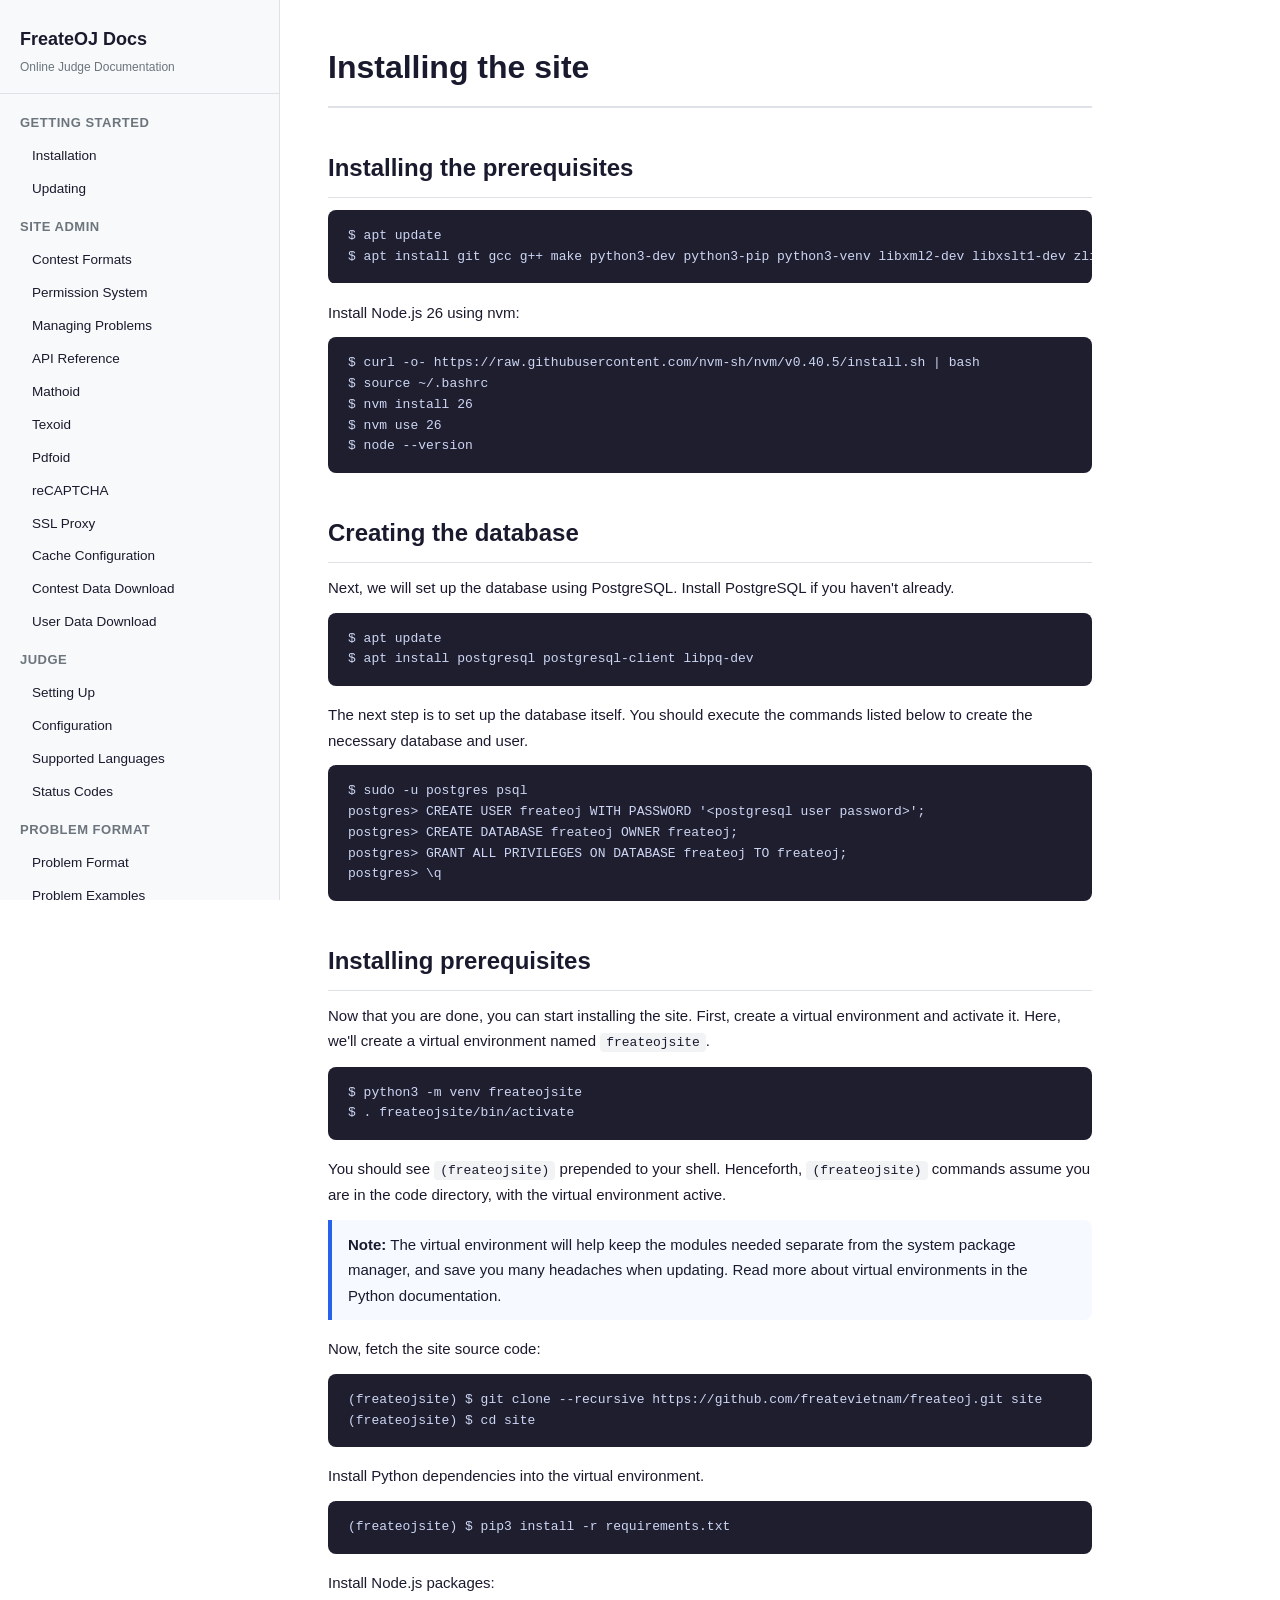
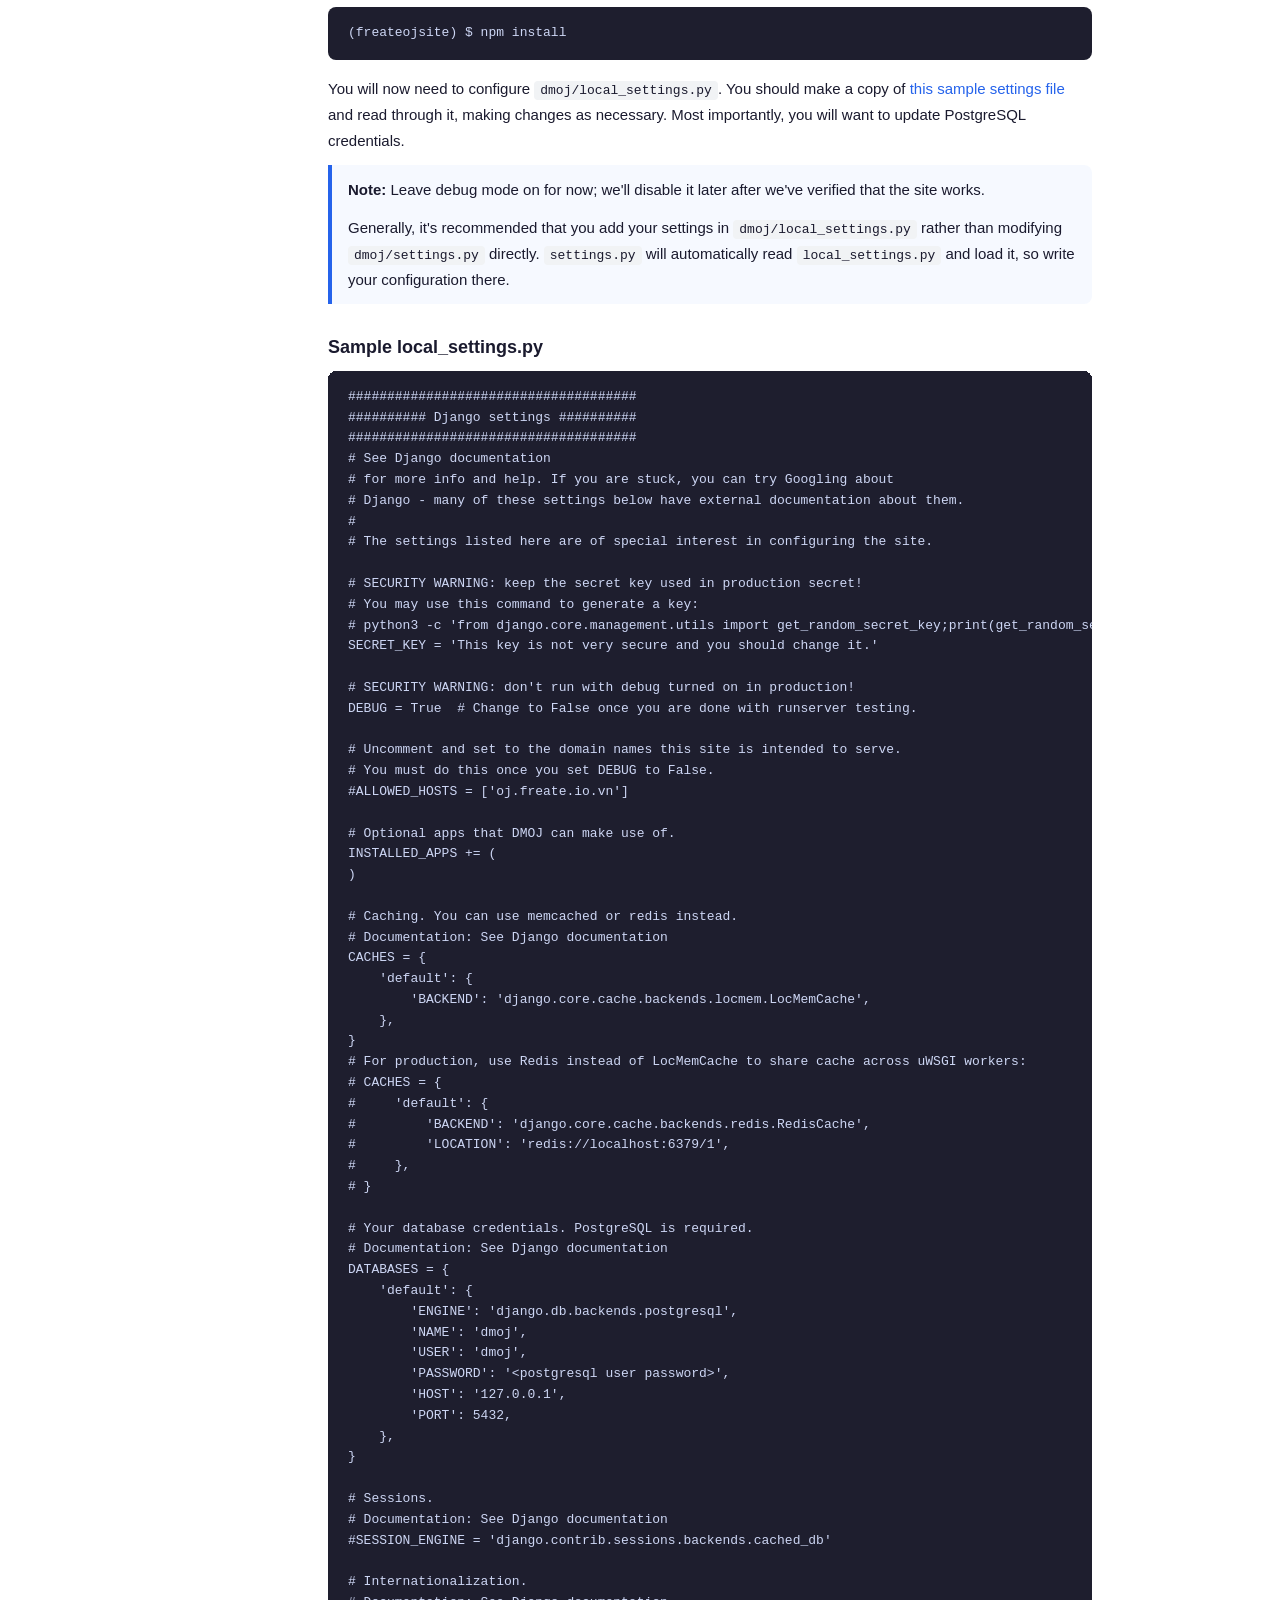
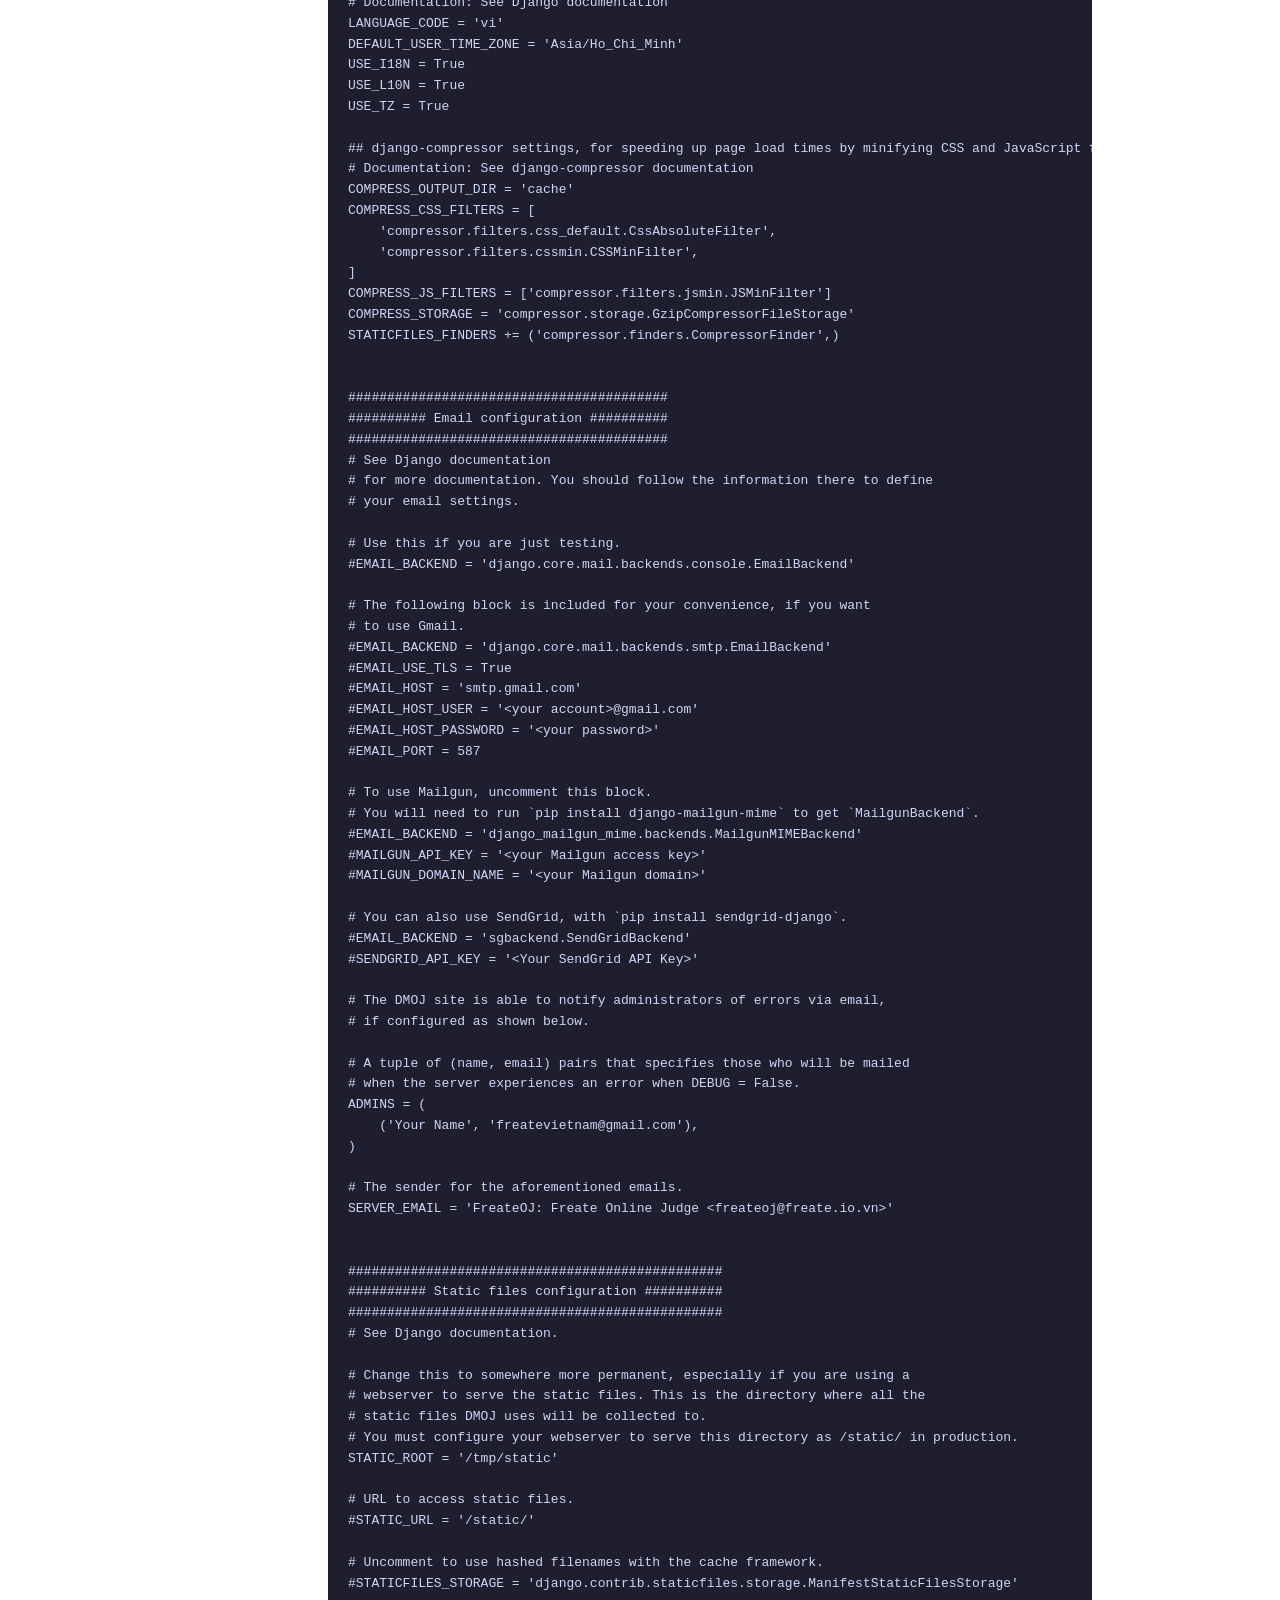
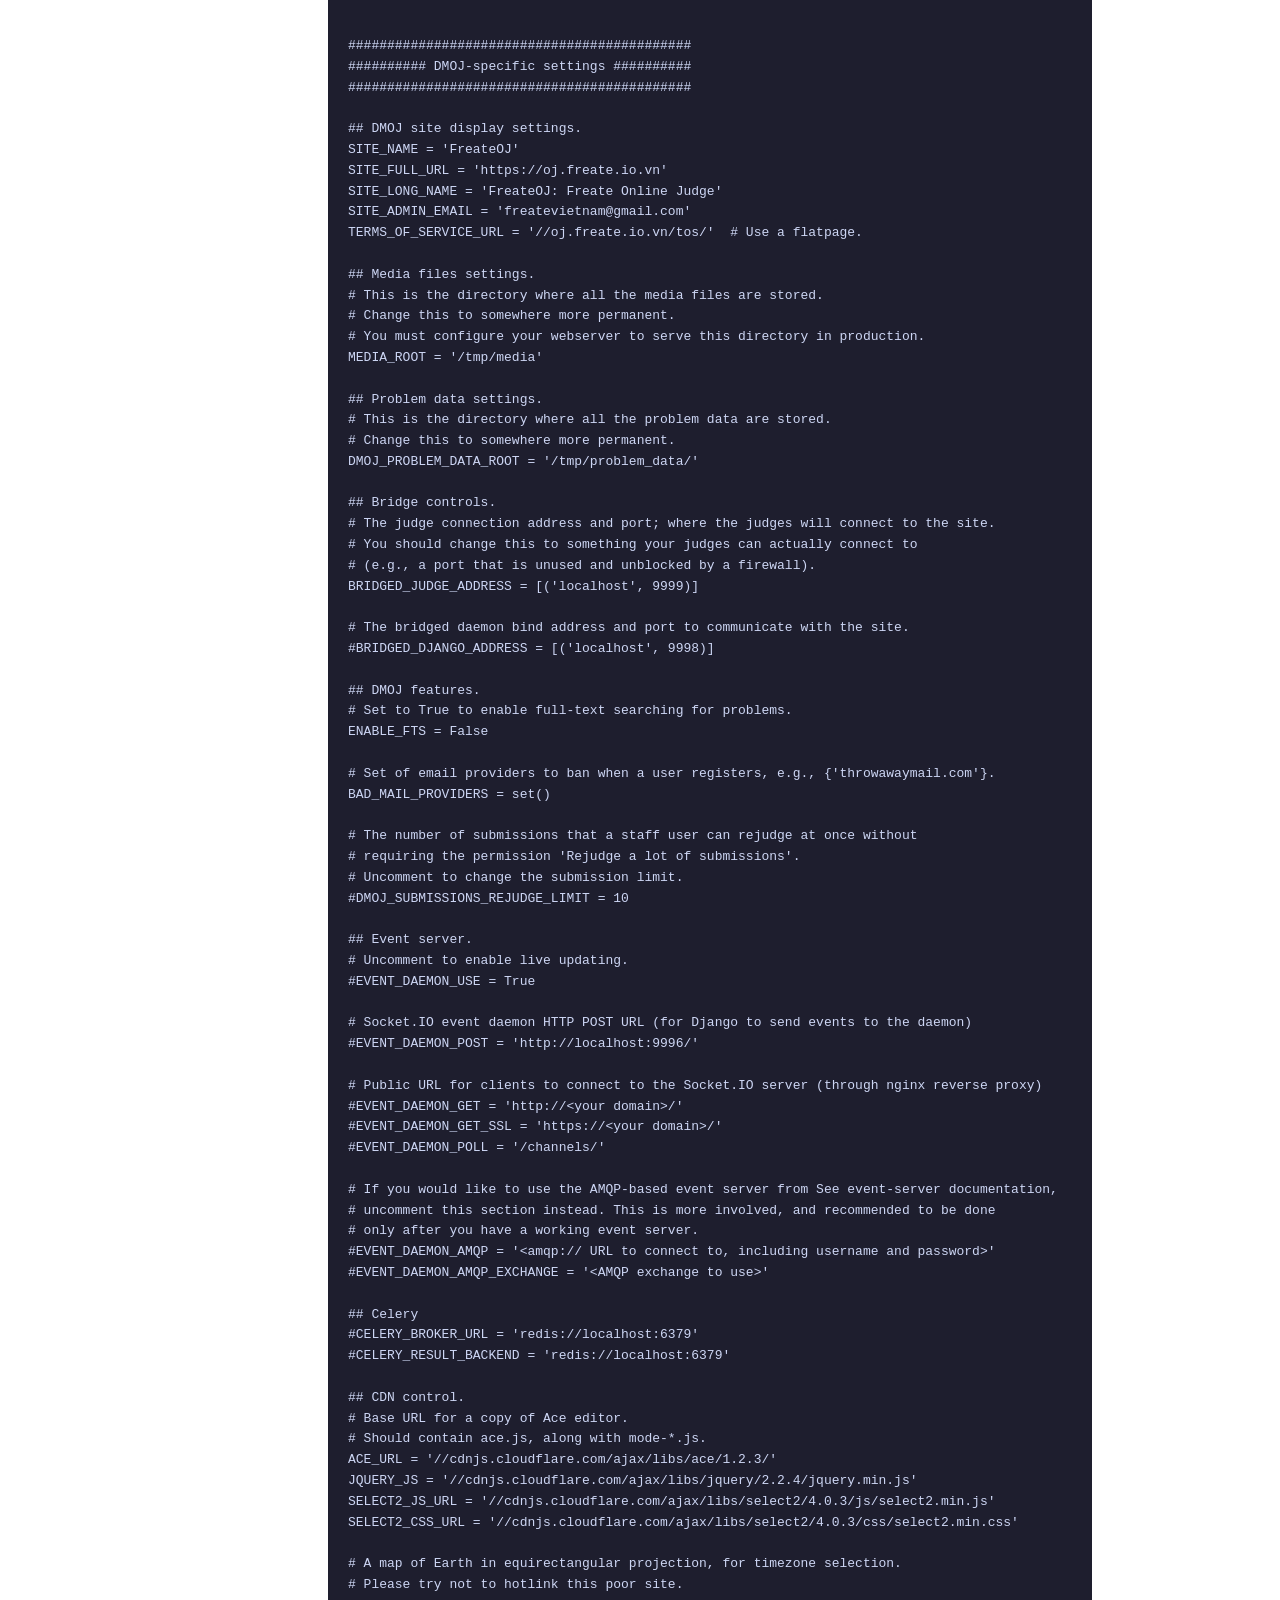
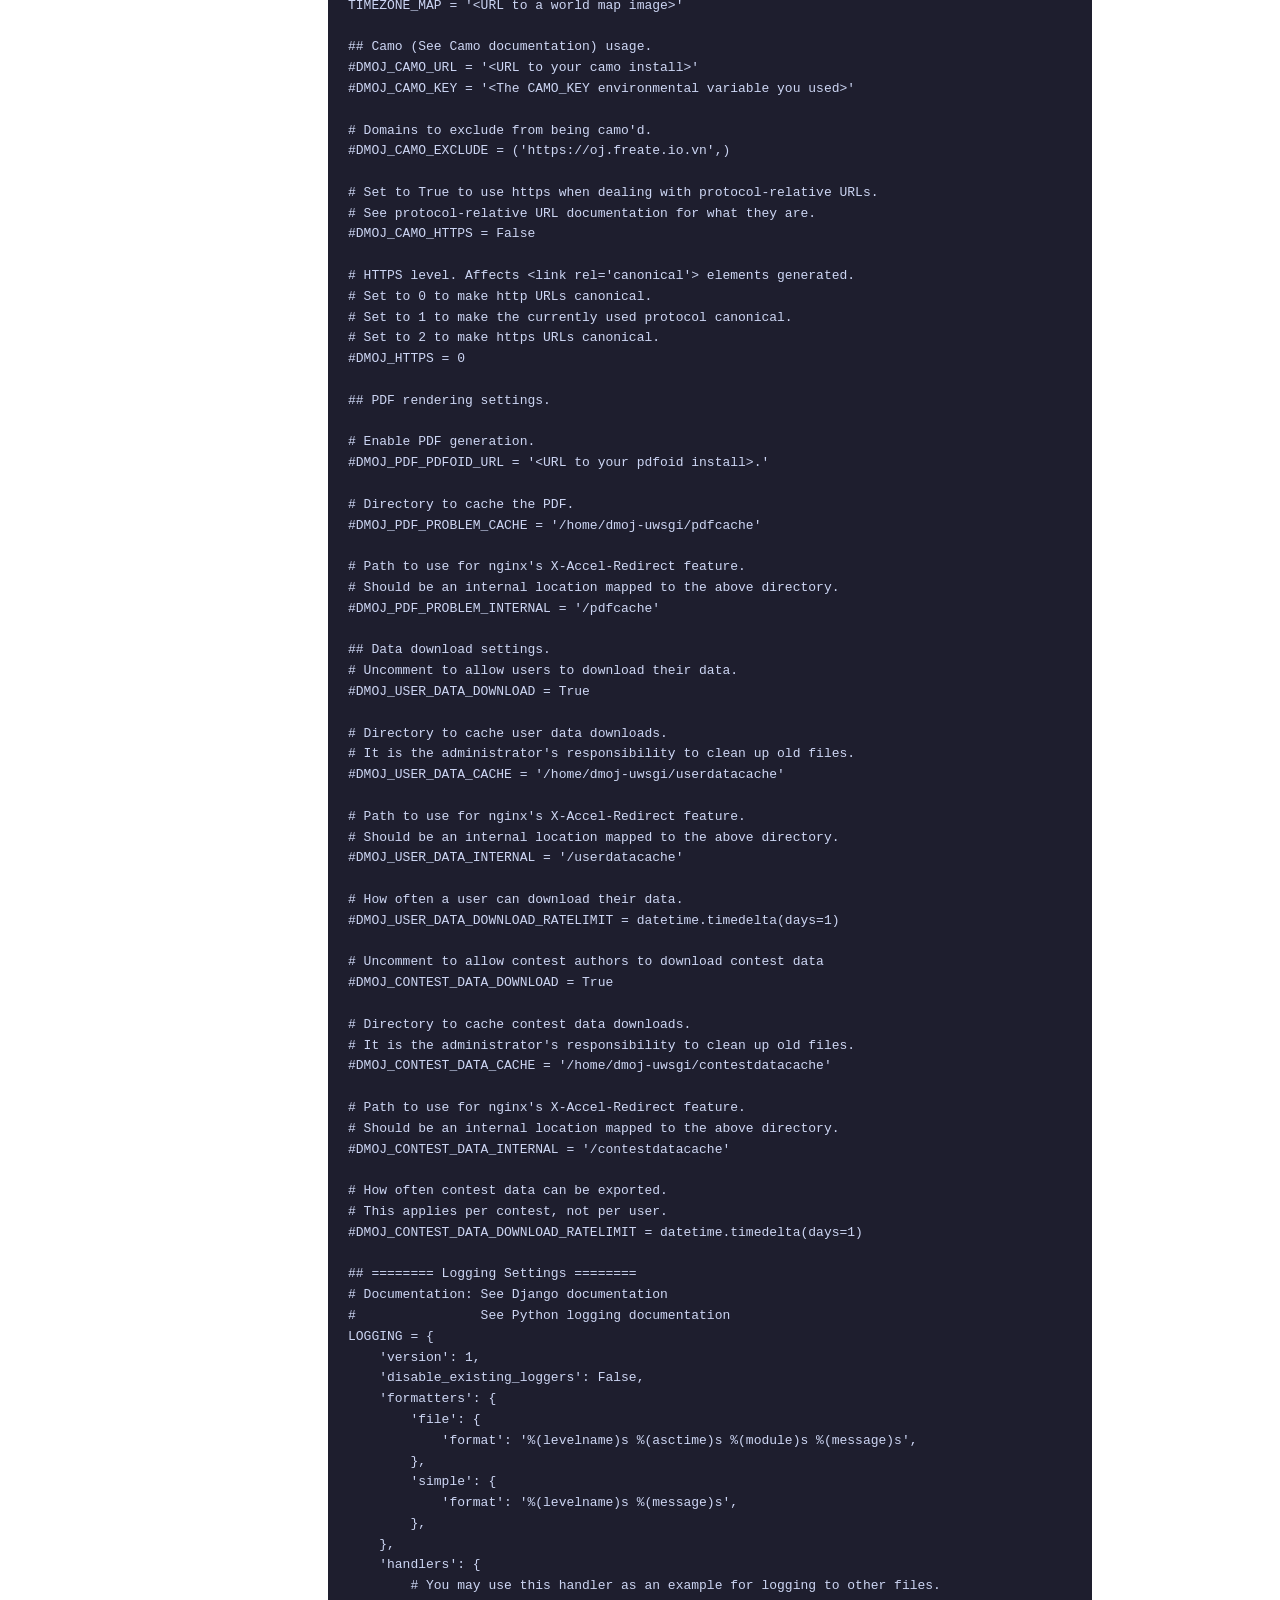
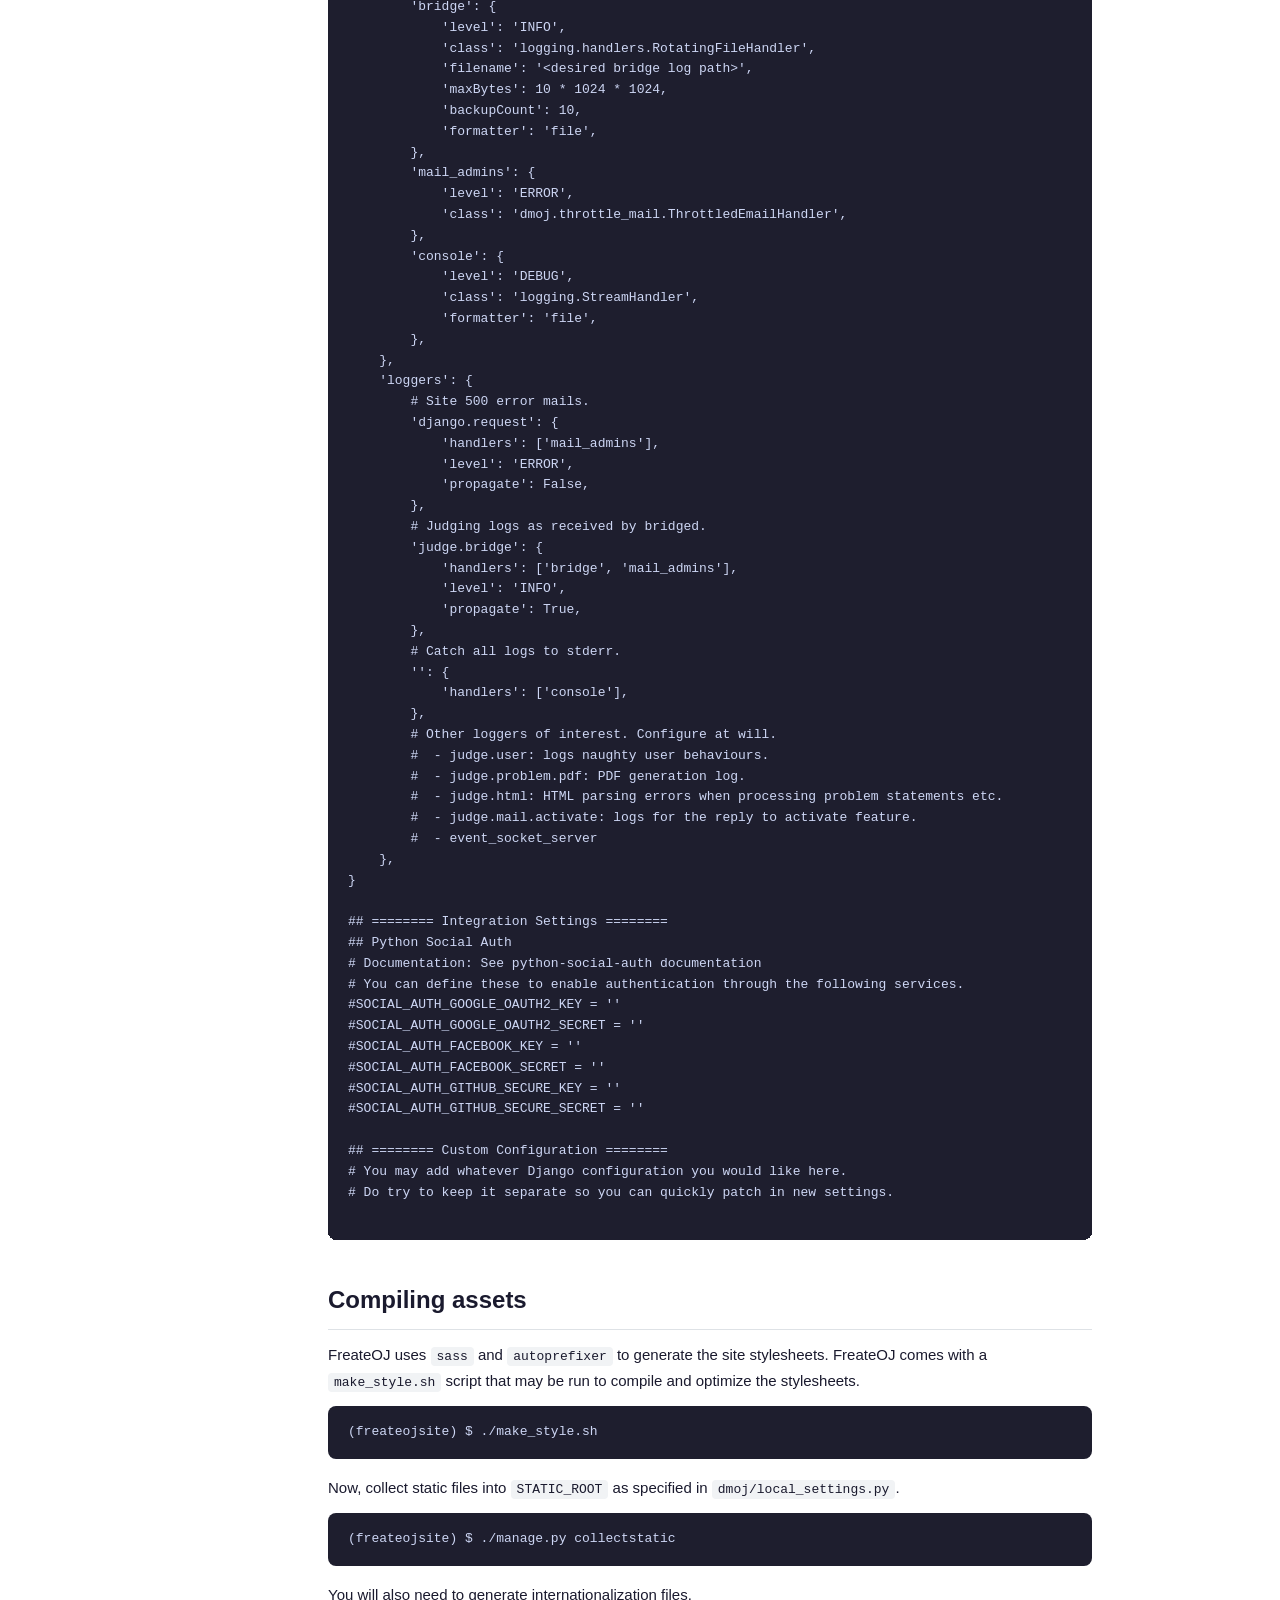
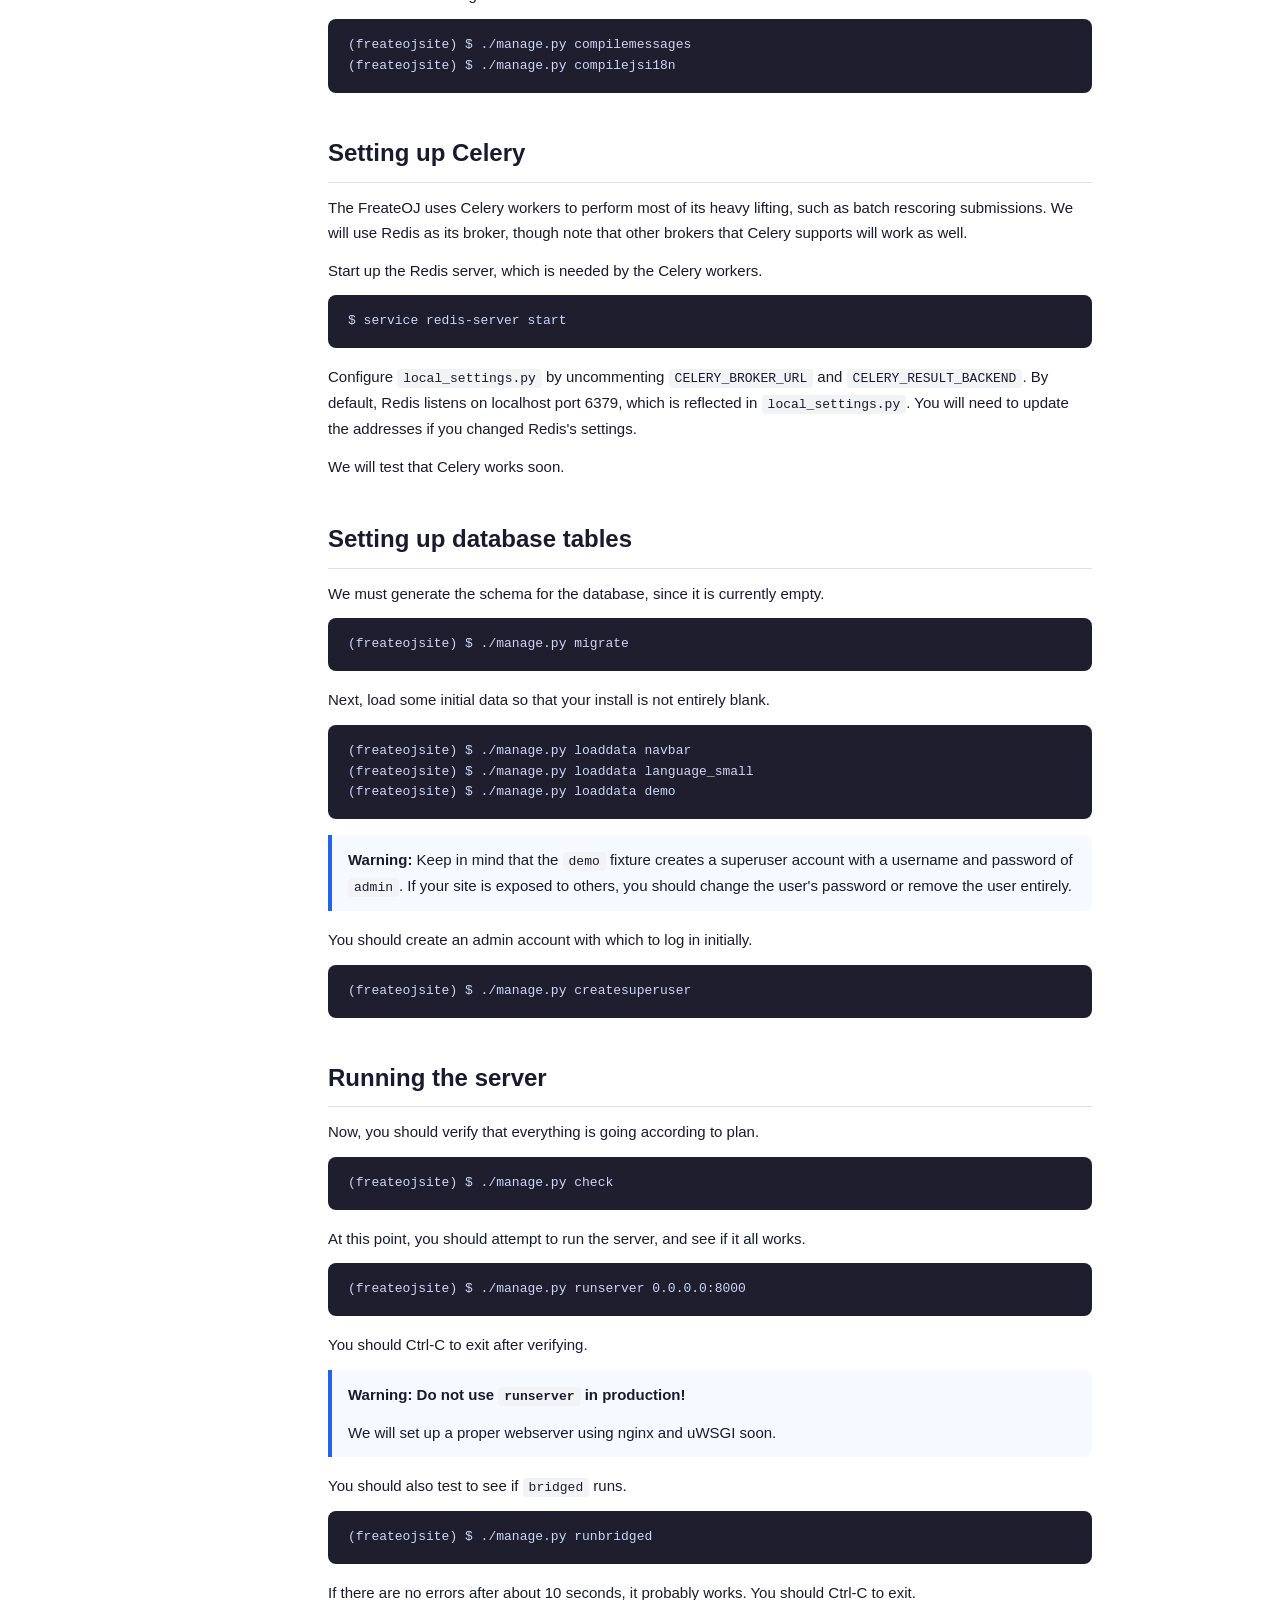
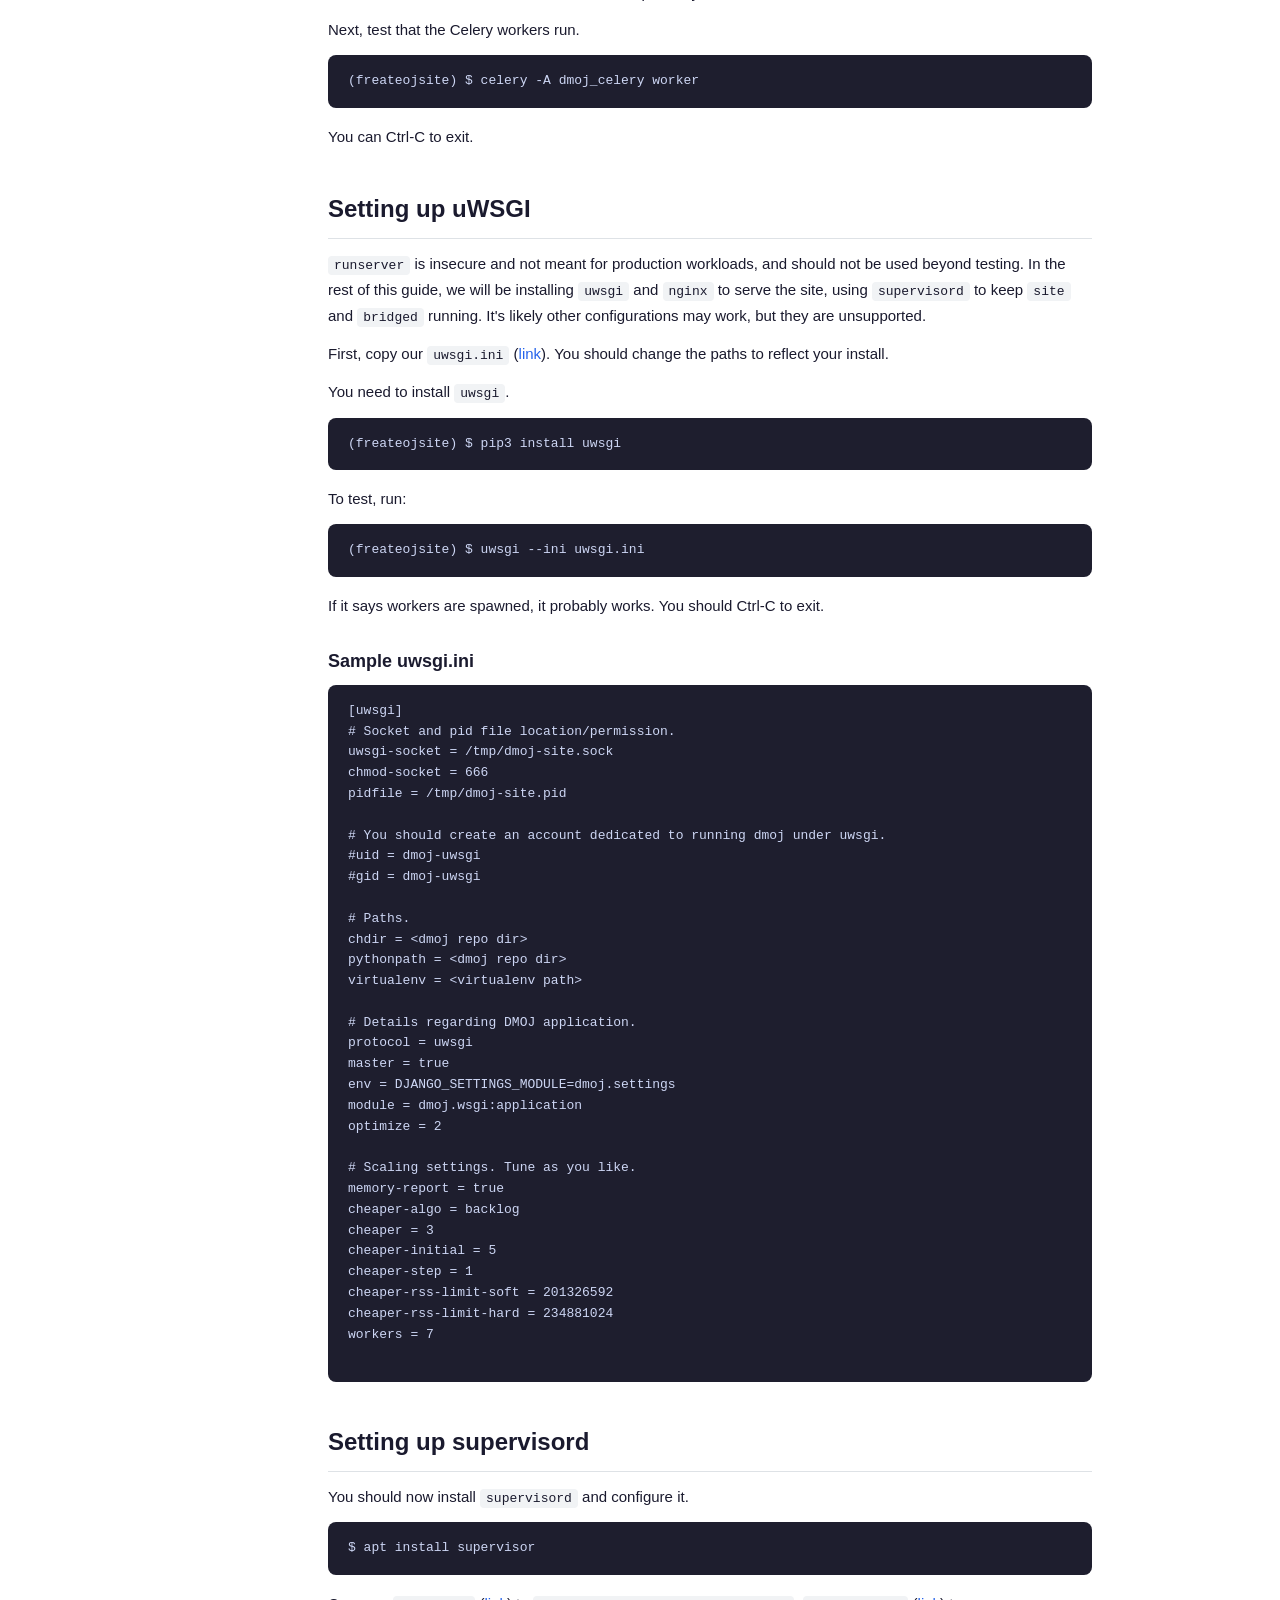
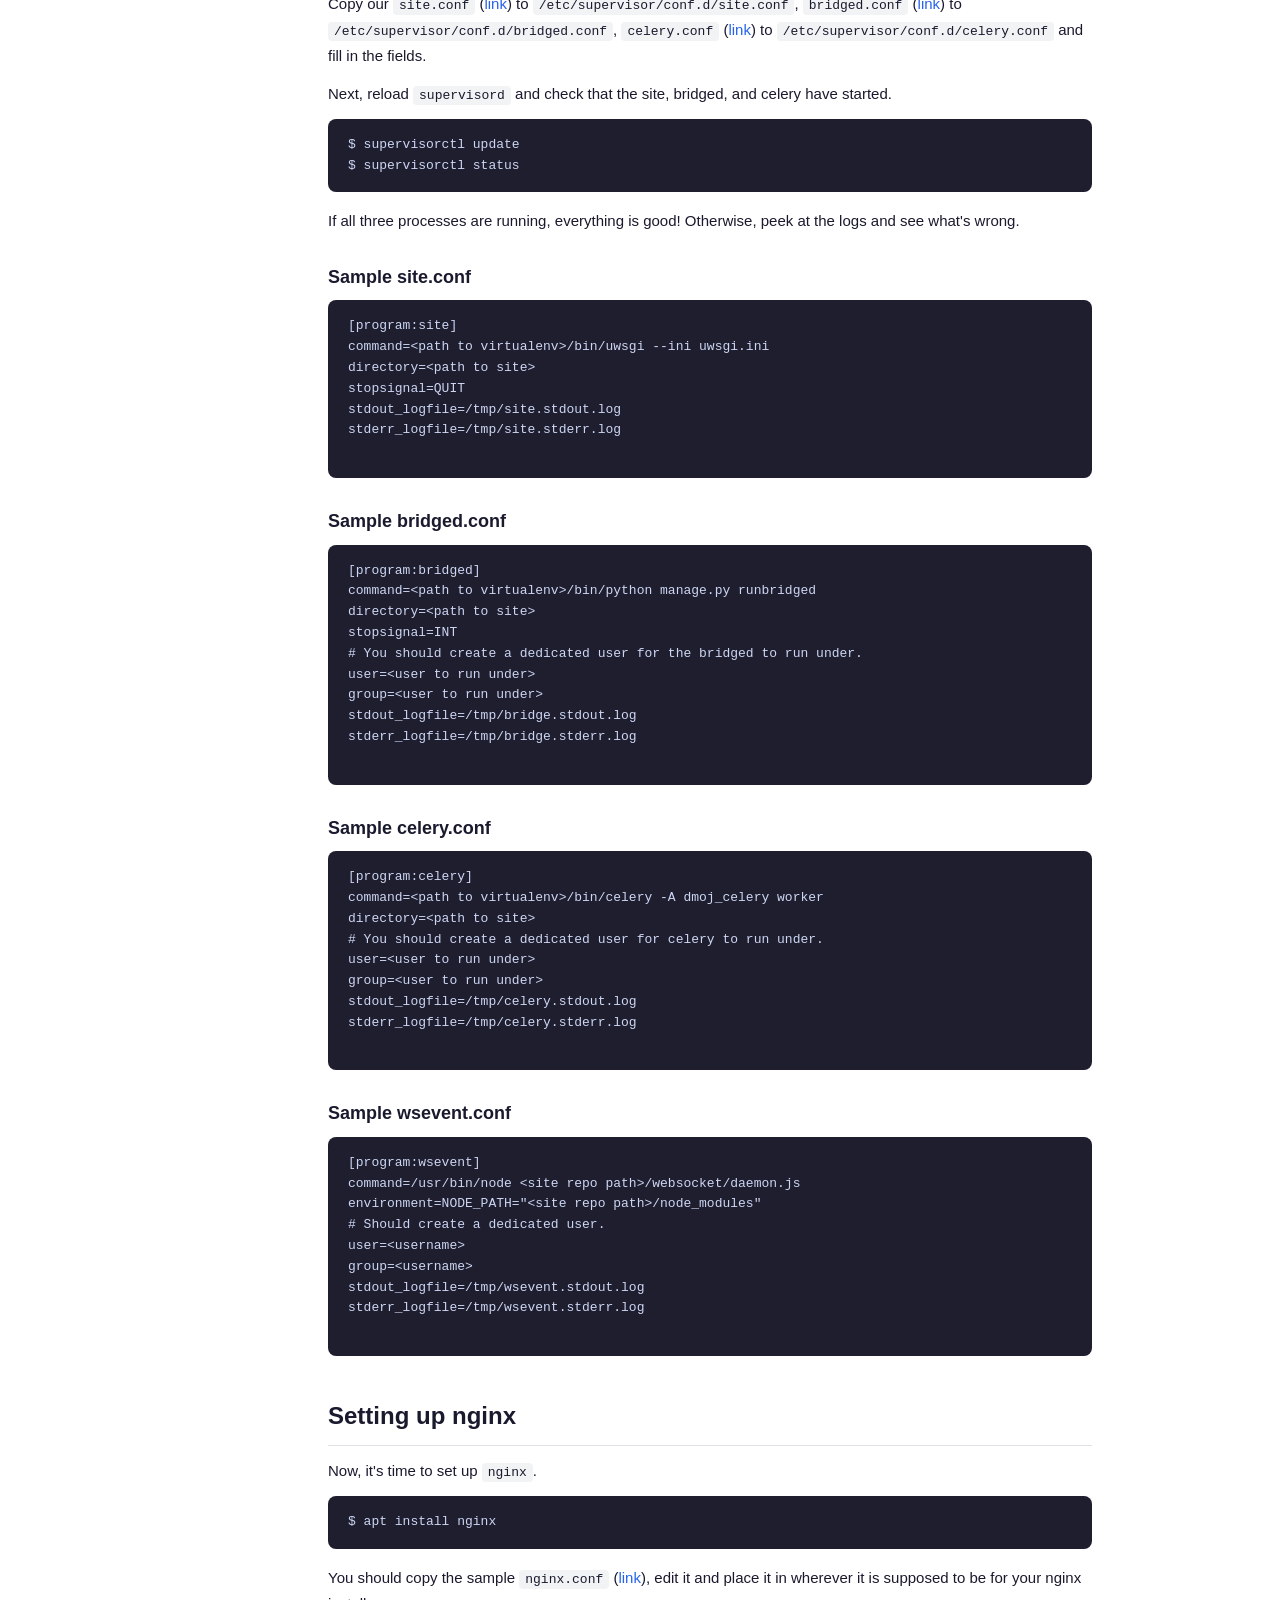
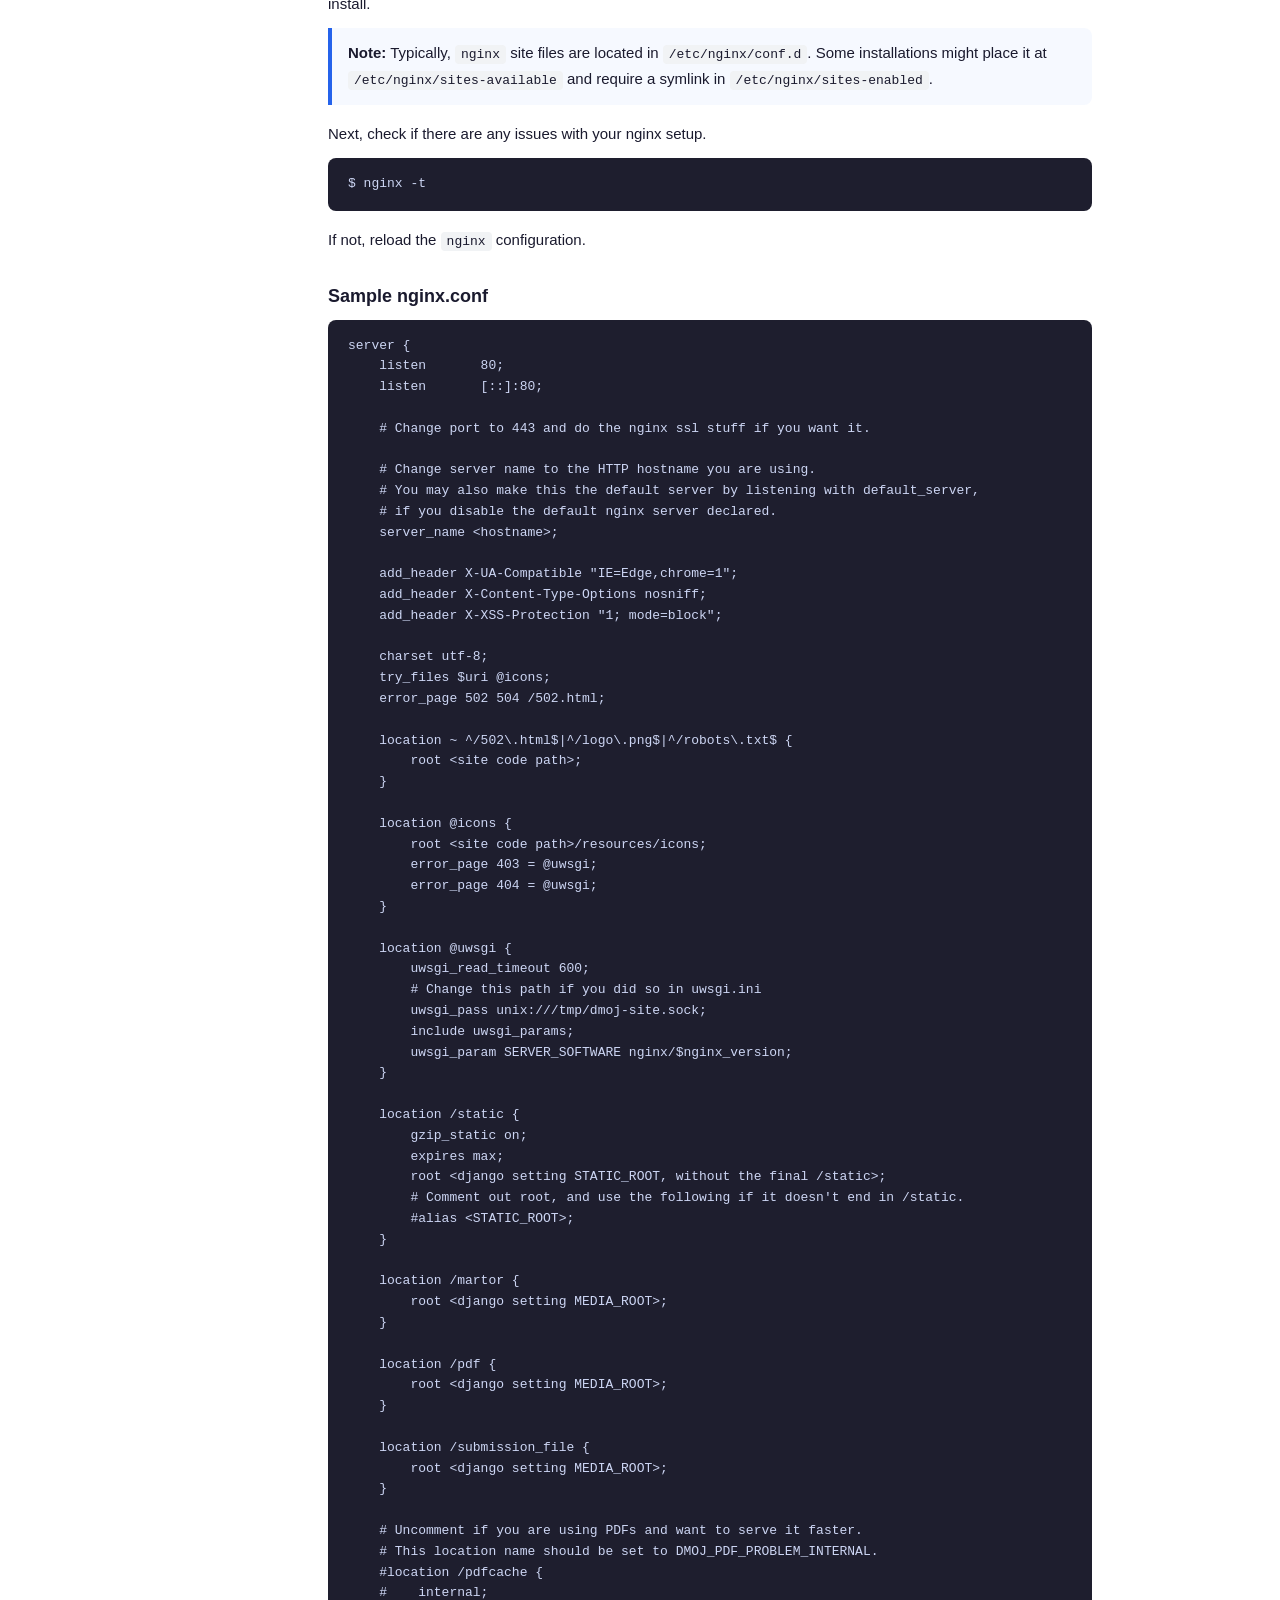
==== commit 19bbfe12: "Add cache configuration documentation" ====
--- a/index.html
+++ b/index.html
@@ -35,6 +35,7 @@
                         <li><a href="#pdfoid">Pdfoid</a></li>
                         <li><a href="#recaptcha">reCAPTCHA</a></li>
                         <li><a href="#ssl-proxy">SSL Proxy</a></li>
+                        <li><a href="#cache-configuration">Cache Configuration</a></li>
                         <li><a href="#contest-data-download">Contest Data Download</a></li>
                         <li><a href="#user-data-download">User Data Download</a></li>
                     </ul>
@@ -1487,6 +1488,74 @@
 FREATEOJ_CAMO_HTTPS = True
 </code></pre>
             <p>Restart FreateOJ for the changes to take effect. After restarting, you may have to purge Django's cache before seeing any changes.</p>
+        </div>
+
+        <div class="doc-section" id="cache-configuration">
+            <h1>Cache configuration</h1>
+            <p>FreateOJ uses Django's cache framework to cache data. This section explains how to configure caching and manage cache versions.</p>
+            <h2>Cache versioning</h2>
+            <p>Cache versioning allows you to invalidate all cached data when deploying new code. This ensures users get fresh data after updates.</p>
+            <p><strong>How it works:</strong></p>
+            <ul>
+                <li><code>KEY_PREFIX</code>: A prefix added to all cache keys to avoid collisions with other apps</li>
+                <li><code>VERSION</code>: An integer that gets appended to cache keys. Increase this to invalidate all cache.</li>
+            </ul>
+            <p><strong>When to increment VERSION:</strong></p>
+            <ul>
+                <li>After deploying code changes that affect cached data</li>
+                <li>After database migrations that change cached models</li>
+                <li>When you need to force a full cache refresh</li>
+            </ul>
+            <h2>Example configurations</h2>
+            <h3>Redis (Recommended for Production)</h3>
+<pre><code class="language-python">CACHES = {
+    'default': {
+        'BACKEND': 'django.core.cache.backends.redis.RedisCache',
+        'LOCATION': 'redis://localhost:6379/1',
+        'KEY_PREFIX': 'freateoj',
+        'VERSION': 1,  # Increase to invalidate cache
+    },
+}
+</code></pre>
+            <h3>Memcached</h3>
+<pre><code class="language-python">CACHES = {
+    'default': {
+        'BACKEND': 'django.core.cache.backends.memcached.PyMemcacheCache',
+        'LOCATION': '127.0.0.1:11211',
+        'KEY_PREFIX': 'freateoj',
+        'VERSION': 1,
+    },
+}
+</code></pre>
+            <h3>Local Memory (Development Only)</h3>
+<pre><code class="language-python">CACHES = {
+    'default': {
+        'BACKEND': 'django.core.cache.backends.locmem.LocMemCache',
+        'KEY_PREFIX': 'freateoj',
+        'VERSION': 1,
+    },
+}
+</code></pre>
+            <h2>Deploy checklist</h2>
+            <ol>
+                <li>Update <code>VERSION</code> in CACHES config</li>
+                <li>Deploy code</li>
+                <li>(Optional) Run <code>python manage.py shell -c "from django.core.cache import cache; cache.clear()"</code> to manually clear cache</li>
+            </ol>
+            <h2>Per-site cache keys</h2>
+            <p>The project uses the following cache key patterns:</p>
+            <table>
+                <thead>
+                    <tr><th>Key Pattern</th><th>Purpose</th></tr>
+                </thead>
+                <tbody>
+                    <tr><td><code>freateoj:1:*</code></td><td>Versioned cache entries (default)</td></tr>
+                    <tr><td><code>problem:*</code></td><td>Problem data cache</td></tr>
+                    <tr><td><code>contest:*</code></td><td>Contest data cache</td></tr>
+                    <tr><td><code>user:*</code></td><td>User profile cache</td></tr>
+                </tbody>
+            </table>
+            <p>When you increment <code>VERSION</code>, all keys prefixed with <code>freateoj:1:</code> become inaccessible, and new keys will use <code>freateoj:2:</code>.</p>
         </div>
 
         <div class="doc-section" id="contest-data-download">
